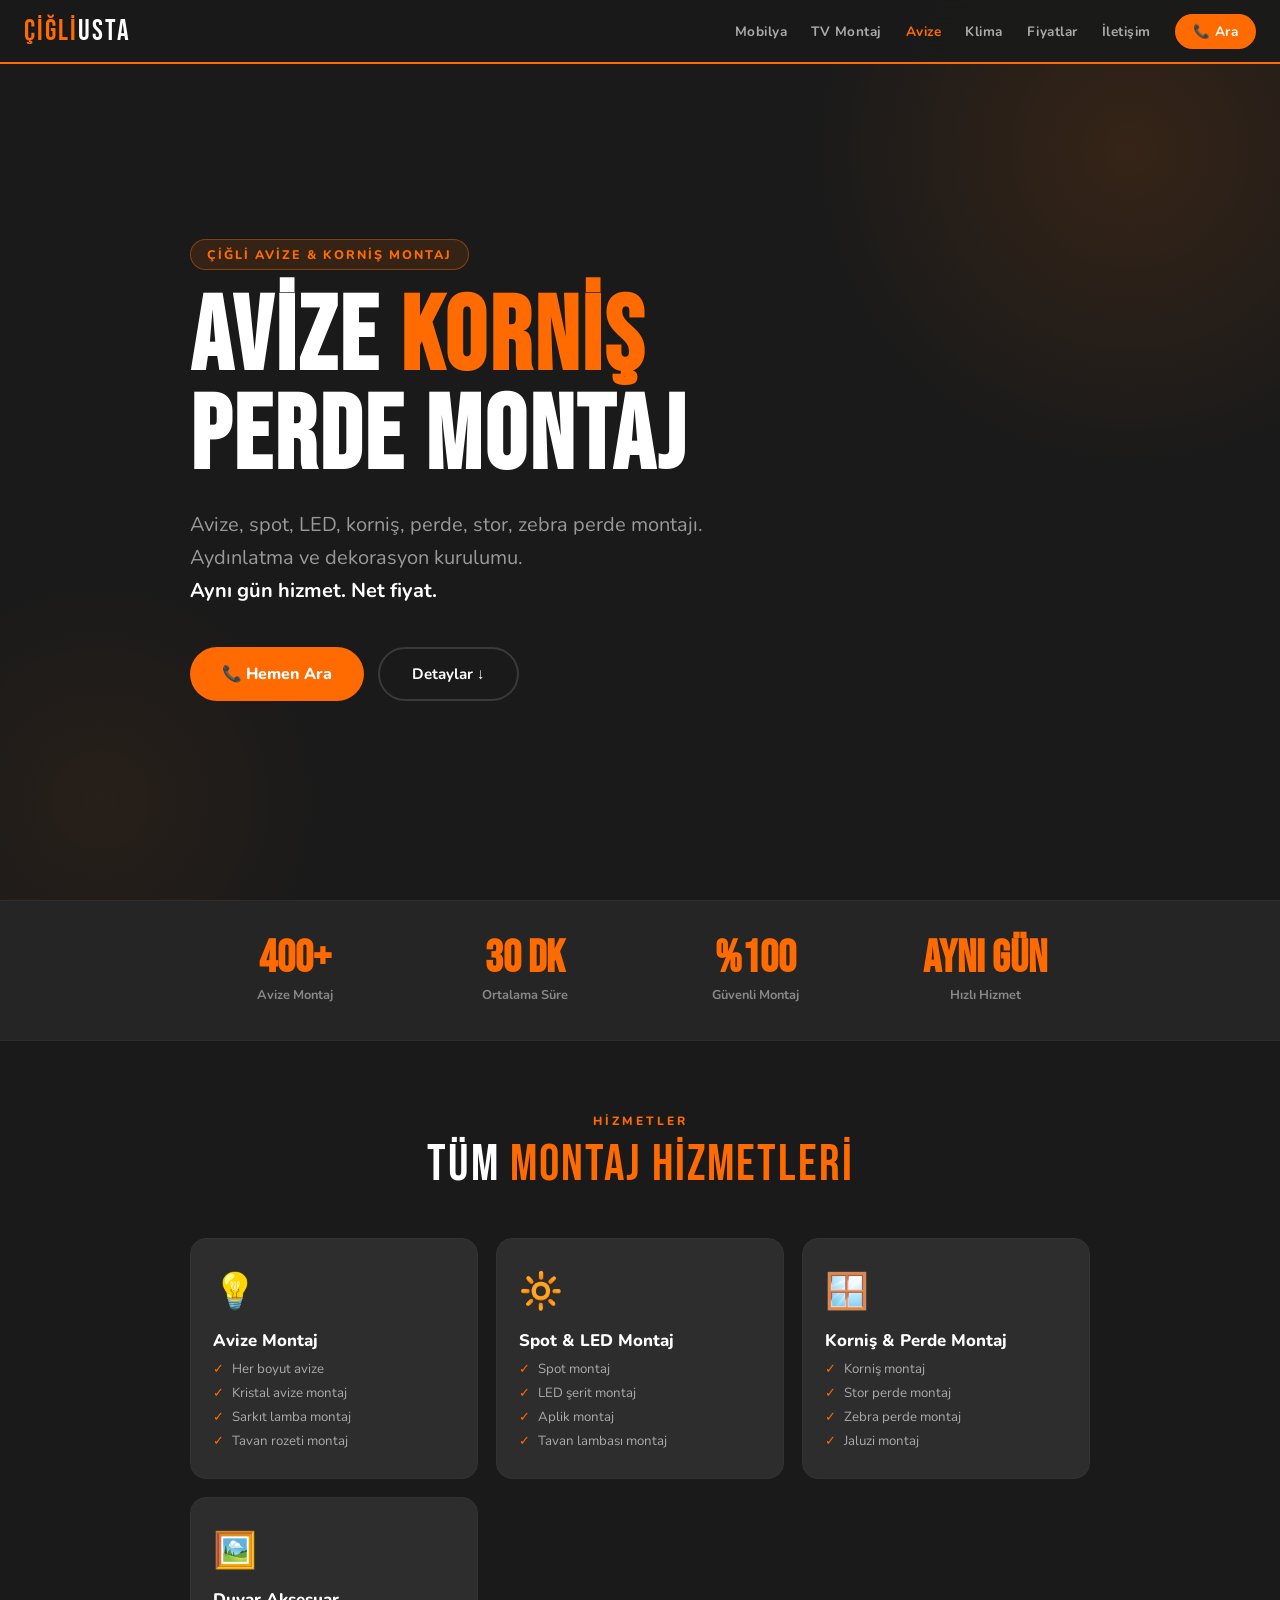
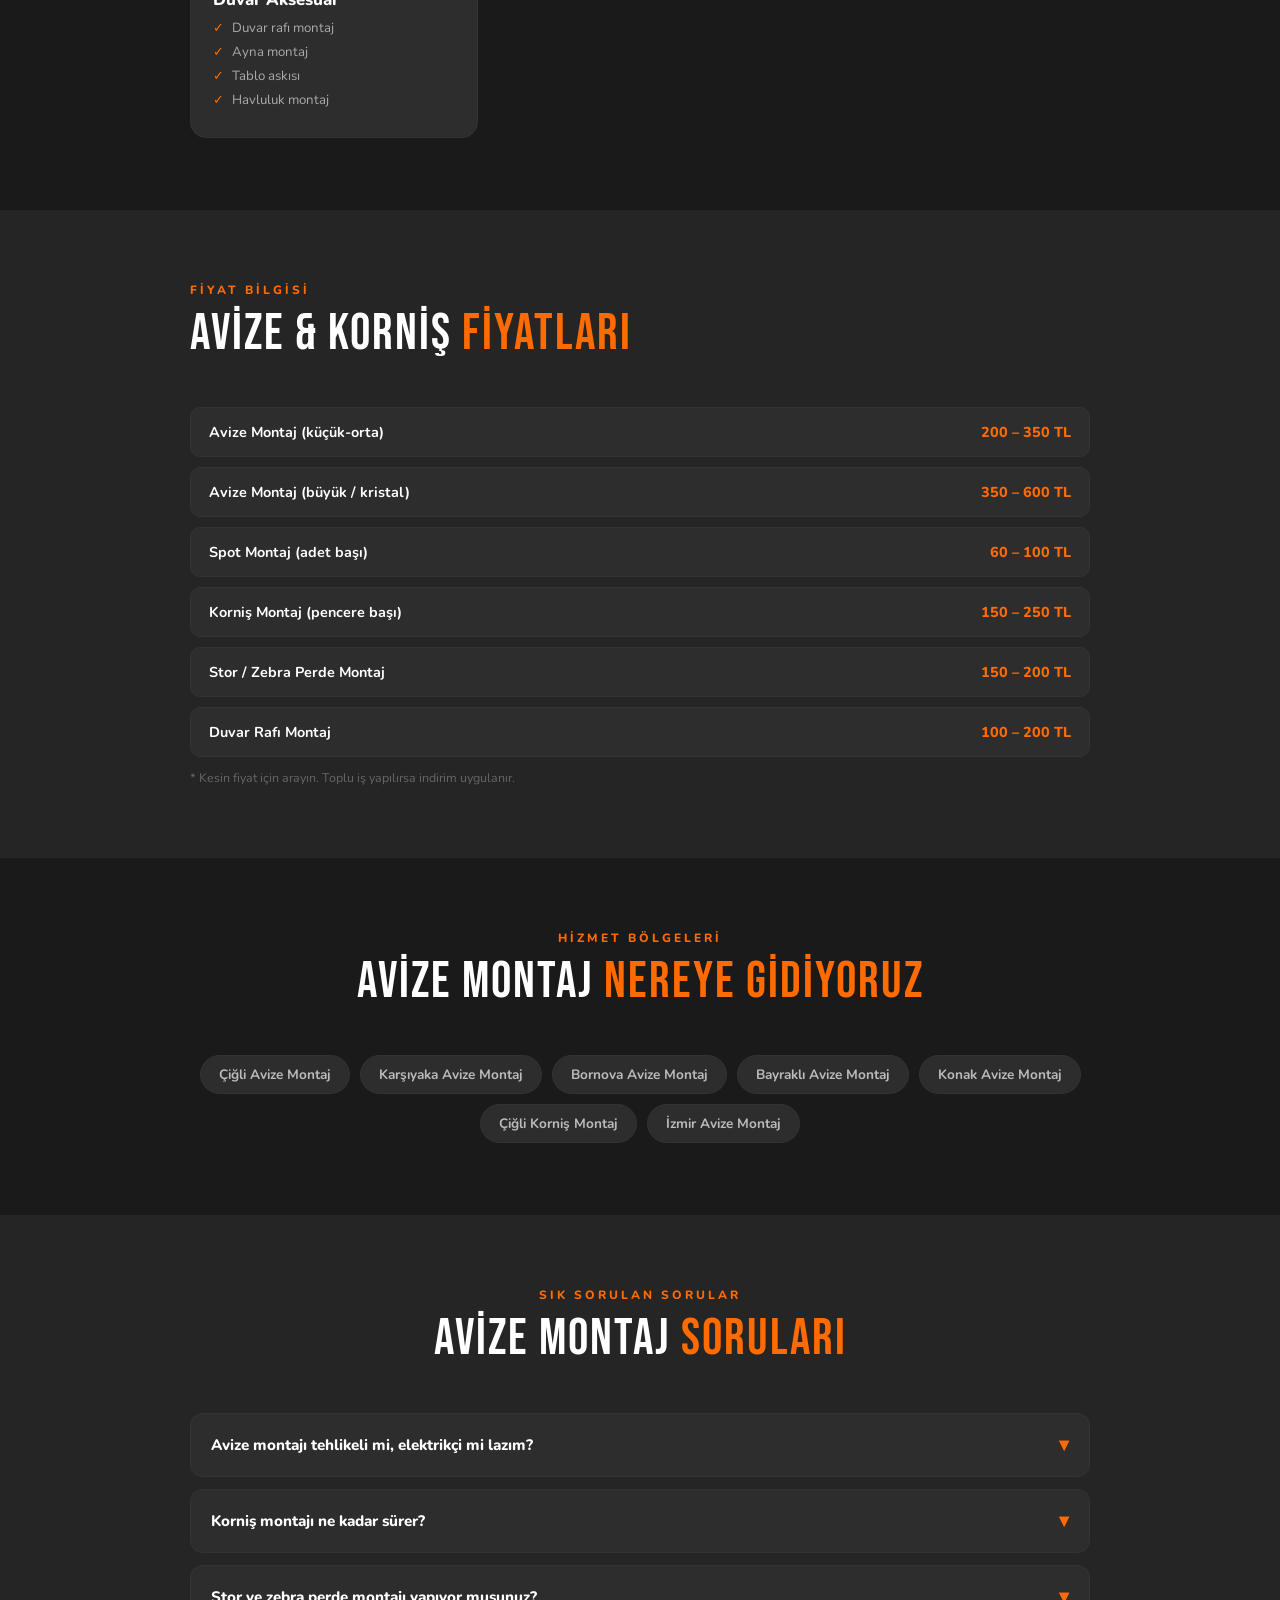
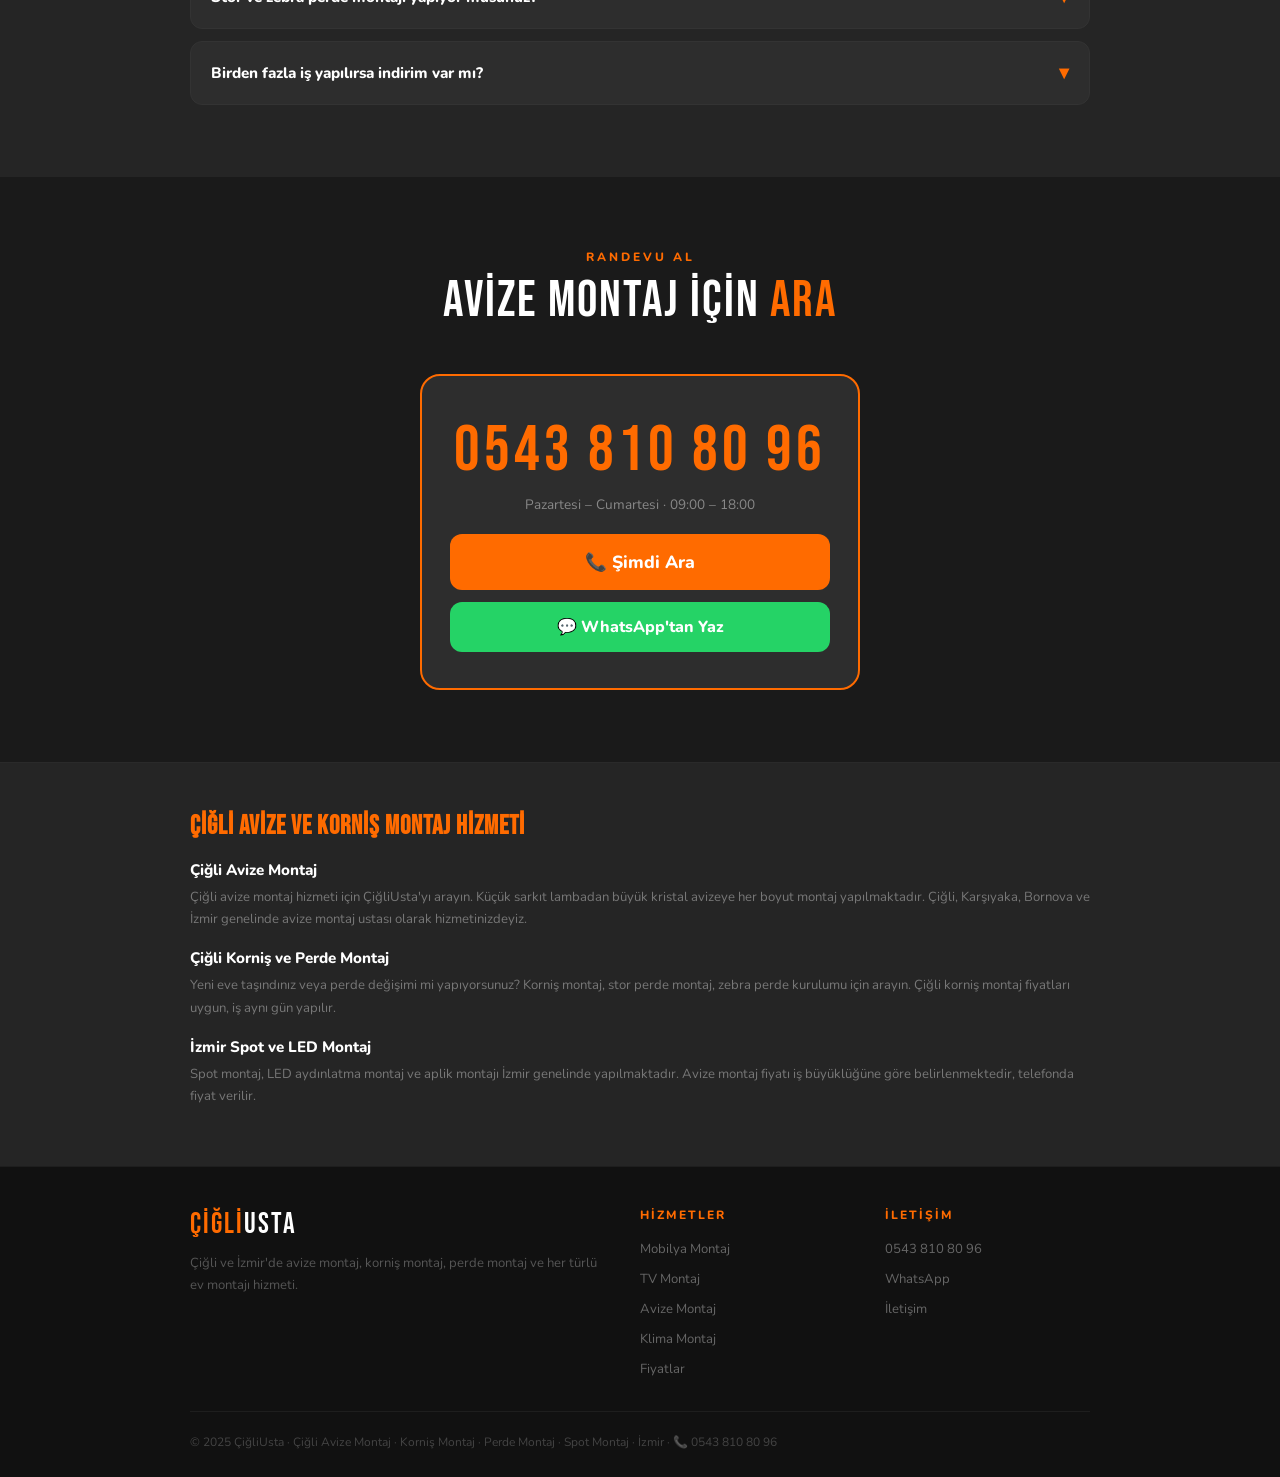
==== avize-montaj.html @ 6ce2b13c "Add files via upload" ====
<!DOCTYPE html>
<html lang="tr">
<head>
<meta charset="UTF-8">
<meta name="viewport" content="width=device-width, initial-scale=1.0">
<title>Çiğli Avize Montaj | Korniş Perde Montaj Ustası İzmir – ÇiğliUsta</title>
<meta name="description" content="Çiğli avize montaj, korniş montaj, perde montaj, stor zebra perde kurulumu. Spot LED aydınlatma montajı. Hızlı hizmet, net fiyat. 0543 810 80 96">
<meta name="keywords" content="çiğli avize montaj, avize montaj çiğli, korniş montaj çiğli, perde montaj izmir, stor perde montaj, zebra perde montaj, spot montaj, led montaj izmir, avize montaj fiyatı">
<link rel="canonical" href="https://cigliusta.github.io/avize-montaj.html">
<link rel="stylesheet" href="style.css">
</head>
<body>

<nav>
  <a class="logo" href="index.html">Çiğli<span>Usta</span></a>
  <ul class="nav-links">
    <li><a href="mobilya-montaj.html">Mobilya</a></li>
    <li><a href="tv-montaj.html">TV Montaj</a></li>
    <li><a href="avize-montaj.html" style="color:var(--turuncu)">Avize</a></li>
    <li><a href="klima-montaj.html">Klima</a></li>
    <li><a href="fiyatlar.html">Fiyatlar</a></li>
    <li><a href="iletisim.html">İletişim</a></li>
    <li><a href="tel:05438108096" class="nav-tel">📞 Ara</a></li>
  </ul>
  <div class="hamburger"><span></span><span></span><span></span></div>
</nav>

<section class="hero">
  <div class="hero-glow"></div>
  <div class="hero-glow2"></div>
  <div class="hero-inner">
    <div class="badge">ÇİĞLİ AVİZE & KORNİŞ MONTAJ</div>
    <h1>AVİZE <span class="vurgu">KORNİŞ</span><br>PERDE MONTAJ</h1>
    <p class="hero-alt">Avize, spot, LED, korniş, perde, stor, zebra perde montajı. Aydınlatma ve dekorasyon kurulumu.<br><strong>Aynı gün hizmet. Net fiyat.</strong></p>
    <div class="btn-group">
      <a href="tel:05438108096" class="btn-ana">📞 Hemen Ara</a>
      <a href="#detay" class="btn-ikinci">Detaylar ↓</a>
    </div>
  </div>
</section>

<div class="sayaclar">
  <div class="sayac-grid">
    <div class="sayac"><h3>400+</h3><p>Avize Montaj</p></div>
    <div class="sayac"><h3>30 dk</h3><p>Ortalama Süre</p></div>
    <div class="sayac"><h3>%100</h3><p>Güvenli Montaj</p></div>
    <div class="sayac"><h3>Aynı Gün</h3><p>Hızlı Hizmet</p></div>
  </div>
</div>

<section id="detay" class="fade-in" style="background:var(--koyu)">
  <div class="max900">
    <div class="center">
      <span class="sec-etiket">HİZMETLER</span>
      <div class="sec-baslik">TÜM <span>MONTAJ HİZMETLERİ</span></div>
    </div>
    <div class="hizmet-grid">
      <div class="hizmet-kart" style="pointer-events:none">
        <span class="ikon">💡</span>
        <h3>Avize Montaj</h3>
        <ul class="hizmet-liste" style="list-style:none;display:flex;flex-direction:column;gap:6px;margin-top:8px">
          <li style="display:flex;gap:8px;align-items:center;font-size:0.83rem;color:#aaa"><span style="color:var(--turuncu)">✓</span>Her boyut avize</li>
          <li style="display:flex;gap:8px;align-items:center;font-size:0.83rem;color:#aaa"><span style="color:var(--turuncu)">✓</span>Kristal avize montaj</li>
          <li style="display:flex;gap:8px;align-items:center;font-size:0.83rem;color:#aaa"><span style="color:var(--turuncu)">✓</span>Sarkıt lamba montaj</li>
          <li style="display:flex;gap:8px;align-items:center;font-size:0.83rem;color:#aaa"><span style="color:var(--turuncu)">✓</span>Tavan rozeti montaj</li>
        </ul>
      </div>
      <div class="hizmet-kart" style="pointer-events:none">
        <span class="ikon">🔆</span>
        <h3>Spot & LED Montaj</h3>
        <ul class="hizmet-liste" style="list-style:none;display:flex;flex-direction:column;gap:6px;margin-top:8px">
          <li style="display:flex;gap:8px;align-items:center;font-size:0.83rem;color:#aaa"><span style="color:var(--turuncu)">✓</span>Spot montaj</li>
          <li style="display:flex;gap:8px;align-items:center;font-size:0.83rem;color:#aaa"><span style="color:var(--turuncu)">✓</span>LED şerit montaj</li>
          <li style="display:flex;gap:8px;align-items:center;font-size:0.83rem;color:#aaa"><span style="color:var(--turuncu)">✓</span>Aplik montaj</li>
          <li style="display:flex;gap:8px;align-items:center;font-size:0.83rem;color:#aaa"><span style="color:var(--turuncu)">✓</span>Tavan lambası montaj</li>
        </ul>
      </div>
      <div class="hizmet-kart" style="pointer-events:none">
        <span class="ikon">🪟</span>
        <h3>Korniş & Perde Montaj</h3>
        <ul class="hizmet-liste" style="list-style:none;display:flex;flex-direction:column;gap:6px;margin-top:8px">
          <li style="display:flex;gap:8px;align-items:center;font-size:0.83rem;color:#aaa"><span style="color:var(--turuncu)">✓</span>Korniş montaj</li>
          <li style="display:flex;gap:8px;align-items:center;font-size:0.83rem;color:#aaa"><span style="color:var(--turuncu)">✓</span>Stor perde montaj</li>
          <li style="display:flex;gap:8px;align-items:center;font-size:0.83rem;color:#aaa"><span style="color:var(--turuncu)">✓</span>Zebra perde montaj</li>
          <li style="display:flex;gap:8px;align-items:center;font-size:0.83rem;color:#aaa"><span style="color:var(--turuncu)">✓</span>Jaluzi montaj</li>
        </ul>
      </div>
      <div class="hizmet-kart" style="pointer-events:none">
        <span class="ikon">🖼️</span>
        <h3>Duvar Aksesuar</h3>
        <ul class="hizmet-liste" style="list-style:none;display:flex;flex-direction:column;gap:6px;margin-top:8px">
          <li style="display:flex;gap:8px;align-items:center;font-size:0.83rem;color:#aaa"><span style="color:var(--turuncu)">✓</span>Duvar rafı montaj</li>
          <li style="display:flex;gap:8px;align-items:center;font-size:0.83rem;color:#aaa"><span style="color:var(--turuncu)">✓</span>Ayna montaj</li>
          <li style="display:flex;gap:8px;align-items:center;font-size:0.83rem;color:#aaa"><span style="color:var(--turuncu)">✓</span>Tablo askısı</li>
          <li style="display:flex;gap:8px;align-items:center;font-size:0.83rem;color:#aaa"><span style="color:var(--turuncu)">✓</span>Havluluk montaj</li>
        </ul>
      </div>
    </div>
  </div>
</section>

<section class="fade-in" style="background:var(--gri)">
  <div class="max900">
    <span class="sec-etiket">FİYAT BİLGİSİ</span>
    <div class="sec-baslik">AVİZE & KORNİŞ <span>FİYATLARI</span></div>
    <div class="fiyat-tablo">
      <div class="fiyat-satir"><span class="hizmet-adi">Avize Montaj (küçük-orta)</span><span class="fiyat">200 – 350 TL</span></div>
      <div class="fiyat-satir"><span class="hizmet-adi">Avize Montaj (büyük / kristal)</span><span class="fiyat">350 – 600 TL</span></div>
      <div class="fiyat-satir"><span class="hizmet-adi">Spot Montaj (adet başı)</span><span class="fiyat">60 – 100 TL</span></div>
      <div class="fiyat-satir"><span class="hizmet-adi">Korniş Montaj (pencere başı)</span><span class="fiyat">150 – 250 TL</span></div>
      <div class="fiyat-satir"><span class="hizmet-adi">Stor / Zebra Perde Montaj</span><span class="fiyat">150 – 200 TL</span></div>
      <div class="fiyat-satir"><span class="hizmet-adi">Duvar Rafı Montaj</span><span class="fiyat">100 – 200 TL</span></div>
    </div>
    <p class="fiyat-not">* Kesin fiyat için arayın. Toplu iş yapılırsa indirim uygulanır.</p>
  </div>
</section>

<section class="fade-in" style="background:var(--koyu)">
  <div class="max900 center">
    <span class="sec-etiket">HİZMET BÖLGELERİ</span>
    <div class="sec-baslik">AVİZE MONTAJ <span>NEREYE GİDİYORUZ</span></div>
    <div class="bolge-wrap" style="justify-content:center">
      <span class="bolge-tag">Çiğli Avize Montaj</span>
      <span class="bolge-tag">Karşıyaka Avize Montaj</span>
      <span class="bolge-tag">Bornova Avize Montaj</span>
      <span class="bolge-tag">Bayraklı Avize Montaj</span>
      <span class="bolge-tag">Konak Avize Montaj</span>
      <span class="bolge-tag">Çiğli Korniş Montaj</span>
      <span class="bolge-tag">İzmir Avize Montaj</span>
    </div>
  </div>
</section>

<section class="fade-in" style="background:var(--gri)">
  <div class="max900">
    <div class="center">
      <span class="sec-etiket">SIK SORULAN SORULAR</span>
      <div class="sec-baslik">AVİZE MONTAJ <span>SORULARI</span></div>
    </div>
    <div class="sss-liste">
      <div class="sss-item">
        <div class="sss-soru">Avize montajı tehlikeli mi, elektrikçi mi lazım? <span class="ok">▾</span></div>
        <div class="sss-cevap"><div class="sss-cevap-ic">Mevcut tavan rozetine avize bağlama işlemi elektrikçi gerektirmez. Sigorta kapatılarak güvenle yapılabilir. Yeni kablo çekilmesi gerekiyorsa elektrikçi gerekmektedir.</div></div>
      </div>
      <div class="sss-item">
        <div class="sss-soru">Korniş montajı ne kadar sürer? <span class="ok">▾</span></div>
        <div class="sss-cevap"><div class="sss-cevap-ic">Pencere başına 20-30 dakika. 3 pencereli bir evde montaj yaklaşık 1-1.5 saat sürer.</div></div>
      </div>
      <div class="sss-item">
        <div class="sss-soru">Stor ve zebra perde montajı yapıyor musunuz? <span class="ok">▾</span></div>
        <div class="sss-cevap"><div class="sss-cevap-ic">Evet, stor perde, zebra perde ve jaluzi montajı yapıyoruz. Perdenin tavanına veya duvara montajı tercih edilebilir.</div></div>
      </div>
      <div class="sss-item">
        <div class="sss-soru">Birden fazla iş yapılırsa indirim var mı? <span class="ok">▾</span></div>
        <div class="sss-cevap"><div class="sss-cevap-ic">Evet, aynı gün avize + korniş + raf gibi birden fazla iş yapıldığında toplu fiyat uygulanmaktadır. Arayıp konuşabilirsiniz.</div></div>
      </div>
    </div>
  </div>
</section>

<section class="fade-in" style="background:var(--koyu)">
  <div class="max900 center">
    <span class="sec-etiket">RANDEVU AL</span>
    <div class="sec-baslik">AVİZE MONTAJ İÇİN <span>ARA</span></div>
    <div class="iletisim-kart" style="max-width:440px;margin:0 auto">
      <a href="tel:05438108096" class="buyuk-tel">0543 810 80 96</a>
      <span class="tel-acik">Pazartesi – Cumartesi · 09:00 – 18:00</span>
      <a href="tel:05438108096" class="ara-btn">📞 Şimdi Ara</a>
      <a href="https://wa.me/905438108096" class="wp-btn" target="_blank">💬 WhatsApp'tan Yaz</a>
    </div>
  </div>
</section>

<div class="seo-blok">
  <div class="seo-ic">
    <h2>Çiğli Avize ve Korniş Montaj Hizmeti</h2>
    <h3>Çiğli Avize Montaj</h3>
    <p>Çiğli avize montaj hizmeti için ÇiğliUsta'yı arayın. Küçük sarkıt lambadan büyük kristal avizeye her boyut montaj yapılmaktadır. Çiğli, Karşıyaka, Bornova ve İzmir genelinde avize montaj ustası olarak hizmetinizdeyiz.</p>
    <h3>Çiğli Korniş ve Perde Montaj</h3>
    <p>Yeni eve taşındınız veya perde değişimi mi yapıyorsunuz? Korniş montaj, stor perde montaj, zebra perde kurulumu için arayın. Çiğli korniş montaj fiyatları uygun, iş aynı gün yapılır.</p>
    <h3>İzmir Spot ve LED Montaj</h3>
    <p>Spot montaj, LED aydınlatma montaj ve aplik montajı İzmir genelinde yapılmaktadır. Avize montaj fiyatı iş büyüklüğüne göre belirlenmektedir, telefonda fiyat verilir.</p>
  </div>
</div>

<footer>
  <div class="footer-ic">
    <div class="footer-grid">
      <div>
        <a class="footer-logo" href="index.html">Çiğli<span>Usta</span></a>
        <p class="footer-aciklama">Çiğli ve İzmir'de avize montaj, korniş montaj, perde montaj ve her türlü ev montajı hizmeti.</p>
      </div>
      <div>
        <div class="footer-baslik">Hizmetler</div>
        <ul class="footer-link-liste">
          <li><a href="mobilya-montaj.html">Mobilya Montaj</a></li>
          <li><a href="tv-montaj.html">TV Montaj</a></li>
          <li><a href="avize-montaj.html">Avize Montaj</a></li>
          <li><a href="klima-montaj.html">Klima Montaj</a></li>
          <li><a href="fiyatlar.html">Fiyatlar</a></li>
        </ul>
      </div>
      <div>
        <div class="footer-baslik">İletişim</div>
        <ul class="footer-link-liste">
          <li><a href="tel:05438108096">0543 810 80 96</a></li>
          <li><a href="https://wa.me/905438108096">WhatsApp</a></li>
          <li><a href="iletisim.html">İletişim</a></li>
        </ul>
      </div>
    </div>
    <div class="footer-alt">
      <p>© 2025 ÇiğliUsta · Çiğli Avize Montaj · Korniş Montaj · Perde Montaj · Spot Montaj · İzmir · 📞 0543 810 80 96</p>
    </div>
  </div>
</footer>

<script src="main.js"></script>
</body>
</html>
---- style.css ----
@import url('https://fonts.googleapis.com/css2?family=Bebas+Neue&family=Nunito:wght@400;600;700;800;900&display=swap');

:root {
  --turuncu: #FF6B00;
  --turuncu2: #e05a00;
  --koyu: #1A1A1A;
  --gri: #252525;
  --gri2: #2D2D2D;
  --acik-gri: #888;
  --beyaz: #FFFFFF;
  --yesil: #2ECC71;
}

* { margin: 0; padding: 0; box-sizing: border-box; }
html { scroll-behavior: smooth; }

body {
  font-family: 'Nunito', sans-serif;
  background: var(--koyu);
  color: var(--beyaz);
  overflow-x: hidden;
}

/* NAV */
nav {
  position: fixed;
  top: 0; left: 0; right: 0;
  z-index: 100;
  background: rgba(26,26,26,0.97);
  backdrop-filter: blur(12px);
  border-bottom: 2px solid var(--turuncu);
  padding: 0 24px;
  height: 64px;
  display: flex;
  align-items: center;
  justify-content: space-between;
}

.logo {
  font-family: 'Bebas Neue', sans-serif;
  font-size: 1.8rem;
  color: var(--turuncu);
  letter-spacing: 2px;
  text-decoration: none;
}
.logo span { color: var(--beyaz); }

.nav-links {
  display: flex;
  gap: 24px;
  align-items: center;
  list-style: none;
}

.nav-links a {
  color: #aaa;
  text-decoration: none;
  font-size: 0.85rem;
  font-weight: 700;
  letter-spacing: 0.5px;
  transition: color 0.2s;
}
.nav-links a:hover { color: var(--turuncu); }

.nav-tel {
  background: var(--turuncu);
  color: var(--beyaz) !important;
  padding: 8px 18px;
  border-radius: 50px;
  font-size: 0.85rem !important;
}
.nav-tel:hover { background: var(--turuncu2); color: var(--beyaz) !important; }

.hamburger {
  display: none;
  flex-direction: column;
  gap: 5px;
  cursor: pointer;
  padding: 4px;
}
.hamburger span {
  display: block;
  width: 24px; height: 2px;
  background: var(--beyaz);
  border-radius: 2px;
  transition: all 0.3s;
}

/* HERO */
.hero {
  min-height: 100vh;
  display: flex;
  align-items: center;
  padding: 100px 24px 60px;
  position: relative;
  overflow: hidden;
  background: var(--koyu);
}
.hero-glow {
  position: absolute;
  top: -200px; right: -200px;
  width: 700px; height: 700px;
  background: radial-gradient(circle, rgba(255,107,0,0.12) 0%, transparent 65%);
  border-radius: 50%;
  pointer-events: none;
}
.hero-glow2 {
  position: absolute;
  bottom: -150px; left: -150px;
  width: 500px; height: 500px;
  background: radial-gradient(circle, rgba(255,107,0,0.06) 0%, transparent 65%);
  border-radius: 50%;
  pointer-events: none;
}
.hero-inner { max-width: 900px; margin: 0 auto; position: relative; z-index: 1; width: 100%; }

.badge {
  display: inline-block;
  background: rgba(255,107,0,0.12);
  border: 1px solid rgba(255,107,0,0.4);
  color: var(--turuncu);
  padding: 6px 16px;
  border-radius: 50px;
  font-size: 0.78rem;
  font-weight: 800;
  letter-spacing: 2px;
  margin-bottom: 20px;
  animation: fadeUp 0.5s ease both;
}

.hero h1 {
  font-family: 'Bebas Neue', sans-serif;
  font-size: clamp(3.2rem, 10vw, 6.5rem);
  line-height: 0.95;
  letter-spacing: 3px;
  margin-bottom: 20px;
  animation: fadeUp 0.5s ease 0.1s both;
}
.hero h1 .vurgu { color: var(--turuncu); }

.hero-alt {
  font-size: clamp(1rem, 2.5vw, 1.25rem);
  color: #999;
  line-height: 1.65;
  margin-bottom: 40px;
  max-width: 600px;
  animation: fadeUp 0.5s ease 0.2s both;
}
.hero-alt strong { color: var(--beyaz); }

.btn-group {
  display: flex;
  gap: 14px;
  flex-wrap: wrap;
  animation: fadeUp 0.5s ease 0.3s both;
}

.btn-ana {
  background: var(--turuncu);
  color: var(--beyaz);
  padding: 15px 32px;
  border-radius: 50px;
  font-weight: 800;
  font-size: 1rem;
  text-decoration: none;
  transition: all 0.2s;
  display: inline-flex;
  align-items: center;
  gap: 8px;
}
.btn-ana:hover { background: var(--turuncu2); transform: translateY(-2px); box-shadow: 0 8px 28px rgba(255,107,0,0.35); }

.btn-ikinci {
  background: transparent;
  color: var(--beyaz);
  padding: 15px 32px;
  border-radius: 50px;
  font-weight: 700;
  font-size: 0.95rem;
  text-decoration: none;
  border: 2px solid #3a3a3a;
  transition: all 0.2s;
}
.btn-ikinci:hover { border-color: var(--turuncu); color: var(--turuncu); }

/* SAYAÇLAR */
.sayaclar {
  background: var(--gri);
  padding: 36px 24px;
  border-top: 1px solid #2e2e2e;
  border-bottom: 1px solid #2e2e2e;
}
.sayac-grid {
  max-width: 900px;
  margin: 0 auto;
  display: grid;
  grid-template-columns: repeat(4, 1fr);
  gap: 20px;
  text-align: center;
}
.sayac h3 {
  font-family: 'Bebas Neue', sans-serif;
  font-size: 2.8rem;
  color: var(--turuncu);
  line-height: 1;
}
.sayac p { font-size: 0.8rem; color: #888; margin-top: 4px; font-weight: 700; }

/* SECTION ORTAK */
section { padding: 72px 24px; }

.sec-etiket {
  display: block;
  color: var(--turuncu);
  font-size: 0.75rem;
  font-weight: 800;
  letter-spacing: 3px;
  text-transform: uppercase;
  margin-bottom: 10px;
}
.sec-baslik {
  font-family: 'Bebas Neue', sans-serif;
  font-size: clamp(2rem, 5vw, 3.2rem);
  letter-spacing: 2px;
  line-height: 1;
  margin-bottom: 48px;
}
.sec-baslik span { color: var(--turuncu); }

.center { text-align: center; }
.max900 { max-width: 900px; margin: 0 auto; }
.max1100 { max-width: 1100px; margin: 0 auto; }

/* HİZMET KARTLARI */
.hizmet-grid {
  display: grid;
  grid-template-columns: repeat(auto-fill, minmax(260px, 1fr));
  gap: 18px;
}

.hizmet-kart {
  background: var(--gri2);
  border: 1px solid #333;
  border-radius: 16px;
  padding: 28px 22px;
  text-decoration: none;
  color: var(--beyaz);
  display: block;
  transition: all 0.3s;
  position: relative;
  overflow: hidden;
}
.hizmet-kart::after {
  content: '';
  position: absolute;
  bottom: 0; left: 0; right: 0;
  height: 3px;
  background: var(--turuncu);
  transform: scaleX(0);
  transition: transform 0.3s;
}
.hizmet-kart:hover::after { transform: scaleX(1); }
.hizmet-kart:hover { border-color: rgba(255,107,0,0.4); transform: translateY(-4px); box-shadow: 0 12px 40px rgba(0,0,0,0.3); }

.hizmet-kart .ikon { font-size: 2.2rem; margin-bottom: 14px; display: block; }
.hizmet-kart h3 { font-size: 1.05rem; font-weight: 800; margin-bottom: 8px; }
.hizmet-kart p { font-size: 0.82rem; color: #888; line-height: 1.5; margin-bottom: 14px; }
.hizmet-kart .detay { font-size: 0.8rem; color: var(--turuncu); font-weight: 700; }

/* LİSTE */
.check-liste {
  list-style: none;
  display: flex;
  flex-direction: column;
  gap: 10px;
}
.check-liste li {
  display: flex;
  align-items: flex-start;
  gap: 10px;
  font-size: 0.9rem;
  color: #ccc;
  line-height: 1.5;
}
.check-liste li::before {
  content: '✓';
  color: var(--turuncu);
  font-weight: 900;
  font-size: 0.85rem;
  margin-top: 2px;
  flex-shrink: 0;
}

/* BOLGE TAGS */
.bolge-wrap { display: flex; flex-wrap: wrap; gap: 10px; }
.bolge-tag {
  background: var(--gri2);
  border: 1px solid #333;
  padding: 9px 18px;
  border-radius: 50px;
  font-size: 0.85rem;
  font-weight: 700;
  color: #bbb;
  text-decoration: none;
  transition: all 0.2s;
}
.bolge-tag:hover { background: var(--turuncu); border-color: var(--turuncu); color: var(--beyaz); }

/* SSS */
.sss-liste { display: flex; flex-direction: column; gap: 12px; }
.sss-item {
  background: var(--gri2);
  border: 1px solid #333;
  border-radius: 12px;
  overflow: hidden;
}
.sss-soru {
  padding: 18px 20px;
  font-weight: 800;
  cursor: pointer;
  display: flex;
  justify-content: space-between;
  align-items: center;
  font-size: 0.95rem;
  user-select: none;
}
.sss-soru .ok { color: var(--turuncu); transition: transform 0.3s; font-size: 1.2rem; }
.sss-item.acik .sss-soru .ok { transform: rotate(180deg); }
.sss-cevap {
  max-height: 0;
  overflow: hidden;
  transition: max-height 0.35s ease;
}
.sss-item.acik .sss-cevap { max-height: 200px; }
.sss-cevap-ic { padding: 0 20px 18px; font-size: 0.88rem; color: #999; line-height: 1.65; }

/* İLETİŞİM */
.iletisim-kart {
  background: var(--gri2);
  border: 2px solid var(--turuncu);
  border-radius: 20px;
  padding: 36px 28px;
  text-align: center;
}
.buyuk-tel {
  font-family: 'Bebas Neue', sans-serif;
  font-size: clamp(2.5rem, 8vw, 4rem);
  color: var(--turuncu);
  letter-spacing: 4px;
  display: block;
  text-decoration: none;
  margin-bottom: 6px;
  transition: opacity 0.2s;
}
.buyuk-tel:hover { opacity: 0.8; }
.tel-acik { font-size: 0.85rem; color: #888; margin-bottom: 20px; display: block; }

.ara-btn {
  display: block;
  background: var(--turuncu);
  color: var(--beyaz);
  padding: 16px;
  border-radius: 12px;
  font-weight: 800;
  font-size: 1.1rem;
  text-decoration: none;
  transition: all 0.2s;
  margin-bottom: 12px;
}
.ara-btn:hover { background: var(--turuncu2); transform: translateY(-2px); box-shadow: 0 8px 24px rgba(255,107,0,0.35); }

.wp-btn {
  display: block;
  background: #25D366;
  color: var(--beyaz);
  padding: 14px;
  border-radius: 12px;
  font-weight: 800;
  font-size: 1rem;
  text-decoration: none;
  transition: all 0.2s;
}
.wp-btn:hover { background: #1da851; transform: translateY(-2px); }

.bilgi-satirlari { display: flex; flex-direction: column; gap: 10px; margin-top: 20px; text-align: left; }
.bilgi-satir {
  display: flex;
  align-items: center;
  gap: 12px;
  background: var(--gri);
  padding: 13px 16px;
  border-radius: 10px;
  font-size: 0.87rem;
  color: #ccc;
}
.bilgi-satir .ic { color: var(--turuncu); font-size: 1.1rem; flex-shrink: 0; }

/* İKİ KOLON */
.iki-kolon {
  display: grid;
  grid-template-columns: 1fr 1fr;
  gap: 48px;
  align-items: center;
}

/* NEDEN KARTLARI */
.neden-grid {
  display: grid;
  grid-template-columns: repeat(auto-fit, minmax(200px, 1fr));
  gap: 16px;
}
.neden-kart {
  background: var(--gri2);
  border: 1px solid #333;
  border-radius: 14px;
  padding: 24px 20px;
  text-align: center;
  transition: border-color 0.3s;
}
.neden-kart:hover { border-color: rgba(255,107,0,0.4); }
.neden-kart .ikon { font-size: 2rem; margin-bottom: 12px; display: block; }
.neden-kart h3 { font-weight: 800; font-size: 0.95rem; margin-bottom: 6px; }
.neden-kart p { font-size: 0.82rem; color: #888; line-height: 1.5; }

/* FİYAT TABLOSU */
.fiyat-tablo { display: flex; flex-direction: column; gap: 10px; }
.fiyat-satir {
  display: flex;
  justify-content: space-between;
  align-items: center;
  background: var(--gri2);
  border: 1px solid #333;
  border-radius: 10px;
  padding: 14px 18px;
  transition: border-color 0.2s;
}
.fiyat-satir:hover { border-color: rgba(255,107,0,0.3); }
.fiyat-satir .hizmet-adi { font-weight: 700; font-size: 0.9rem; }
.fiyat-satir .fiyat { color: var(--turuncu); font-weight: 800; font-size: 0.9rem; }
.fiyat-not { font-size: 0.78rem; color: #666; margin-top: 12px; }

/* SEO METİN */
.seo-blok { background: var(--gri); padding: 48px 24px; border-top: 1px solid #2a2a2a; }
.seo-ic { max-width: 900px; margin: 0 auto; }
.seo-ic h2 { font-family: 'Bebas Neue', sans-serif; font-size: 1.6rem; color: var(--turuncu); margin-bottom: 16px; letter-spacing: 1px; }
.seo-ic h3 { font-size: 0.95rem; color: var(--beyaz); margin: 18px 0 6px; font-weight: 800; }
.seo-ic p { font-size: 0.82rem; color: #777; line-height: 1.7; margin-bottom: 10px; }

/* FOOTER */
footer {
  background: #111;
  padding: 40px 24px 24px;
  border-top: 1px solid #1e1e1e;
}
.footer-ic {
  max-width: 900px;
  margin: 0 auto;
}
.footer-grid {
  display: grid;
  grid-template-columns: 2fr 1fr 1fr;
  gap: 40px;
  margin-bottom: 32px;
}
.footer-logo {
  font-family: 'Bebas Neue', sans-serif;
  font-size: 1.8rem;
  color: var(--turuncu);
  letter-spacing: 2px;
  text-decoration: none;
  display: block;
  margin-bottom: 10px;
}
.footer-logo span { color: var(--beyaz); }
.footer-aciklama { font-size: 0.82rem; color: #555; line-height: 1.7; }
.footer-baslik { font-size: 0.75rem; font-weight: 800; letter-spacing: 2px; color: var(--turuncu); margin-bottom: 14px; text-transform: uppercase; }
.footer-link-liste { list-style: none; display: flex; flex-direction: column; gap: 8px; }
.footer-link-liste a { font-size: 0.82rem; color: #666; text-decoration: none; transition: color 0.2s; }
.footer-link-liste a:hover { color: var(--turuncu); }
.footer-alt { border-top: 1px solid #1e1e1e; padding-top: 20px; }
.footer-alt p { font-size: 0.75rem; color: #444; line-height: 1.8; }

/* ANİMASYON */
@keyframes fadeUp {
  from { opacity: 0; transform: translateY(24px); }
  to { opacity: 1; transform: translateY(0); }
}
.fade-in { opacity: 0; transform: translateY(28px); transition: opacity 0.6s ease, transform 0.6s ease; }
.fade-in.visible { opacity: 1; transform: translateY(0); }

/* MOBİL */
@media (max-width: 768px) {
  .nav-links { display: none; }
  .nav-links.acik {
    display: flex;
    flex-direction: column;
    position: fixed;
    top: 64px; left: 0; right: 0;
    background: var(--koyu);
    padding: 20px 24px;
    border-bottom: 1px solid #333;
    gap: 16px;
  }
  .hamburger { display: flex; }
  .sayac-grid { grid-template-columns: repeat(2, 1fr); }
  .iki-kolon { grid-template-columns: 1fr; gap: 32px; }
  .footer-grid { grid-template-columns: 1fr; gap: 24px; }
  .btn-group { flex-direction: column; }
  .btn-ana, .btn-ikinci { text-align: center; justify-content: center; }
}
@media (max-width: 480px) {
  .hizmet-grid { grid-template-columns: 1fr; }
  .neden-grid { grid-template-columns: 1fr 1fr; }
}
</style>
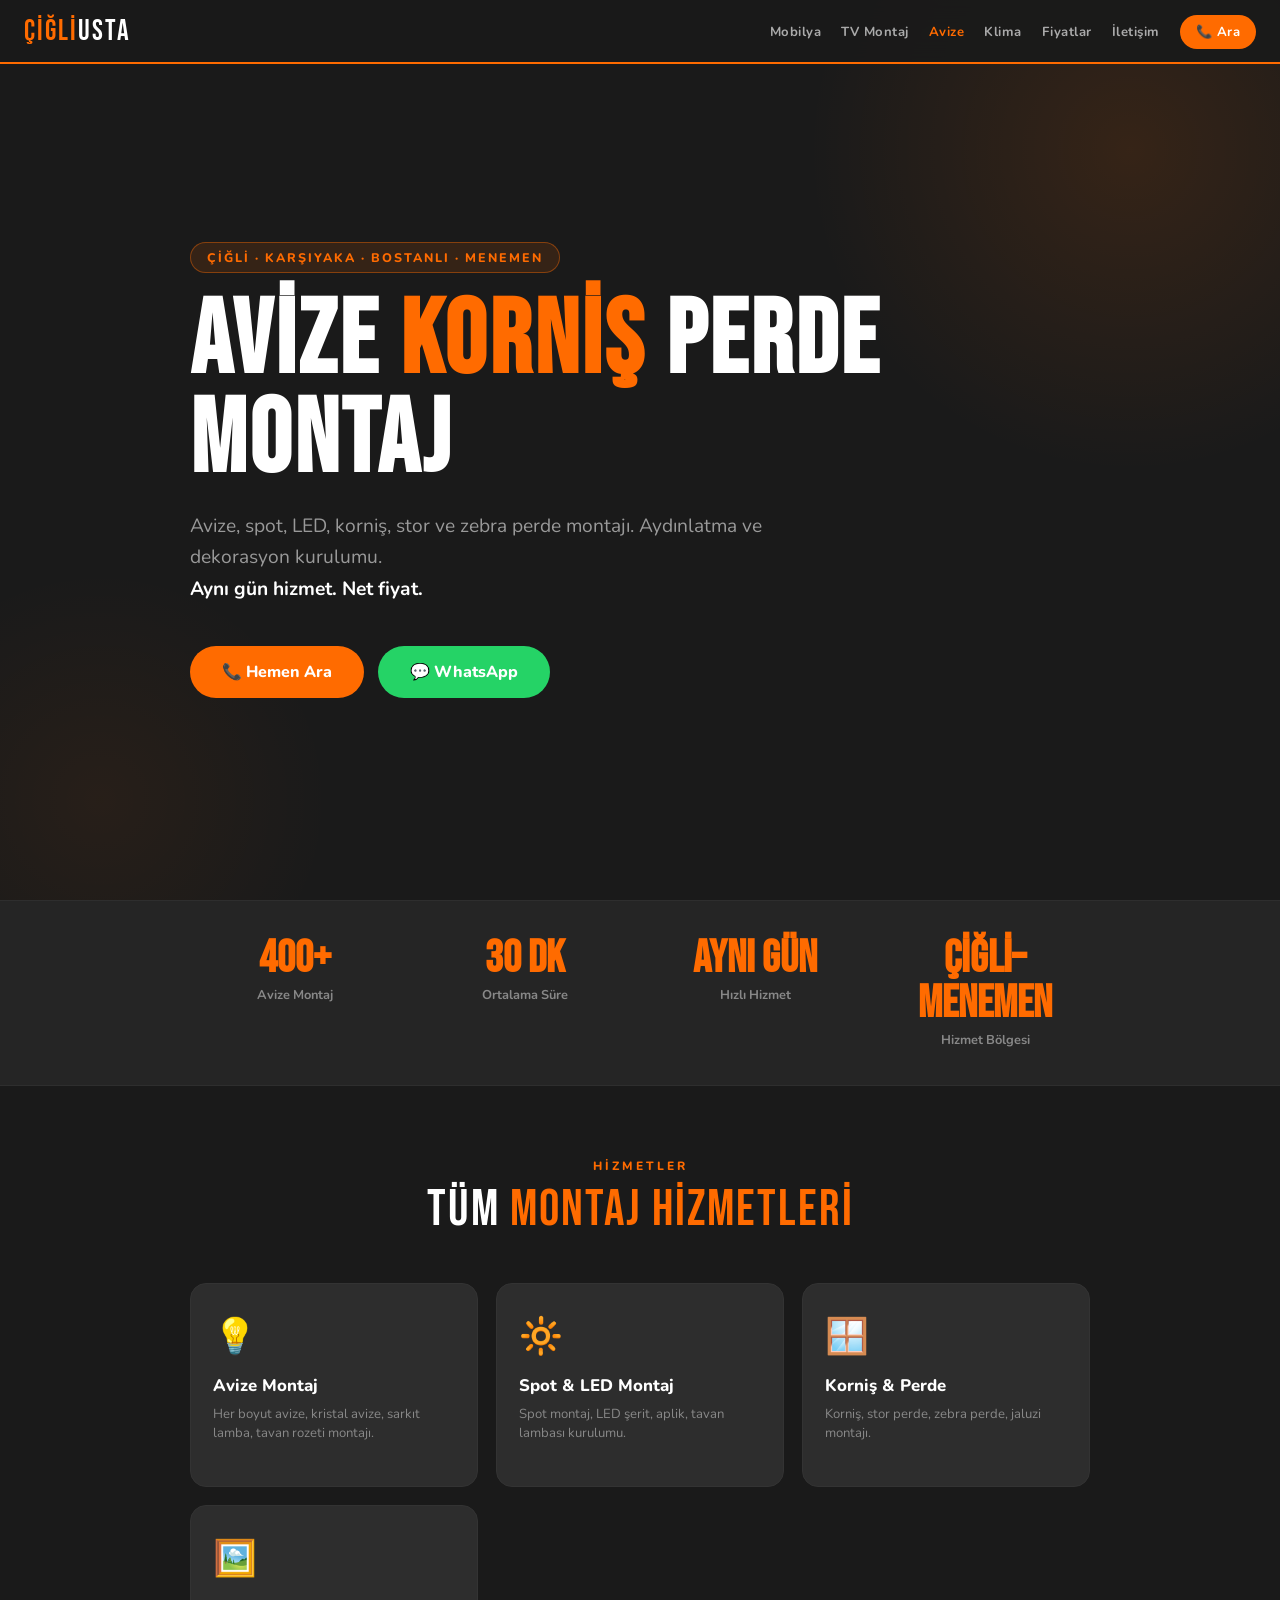
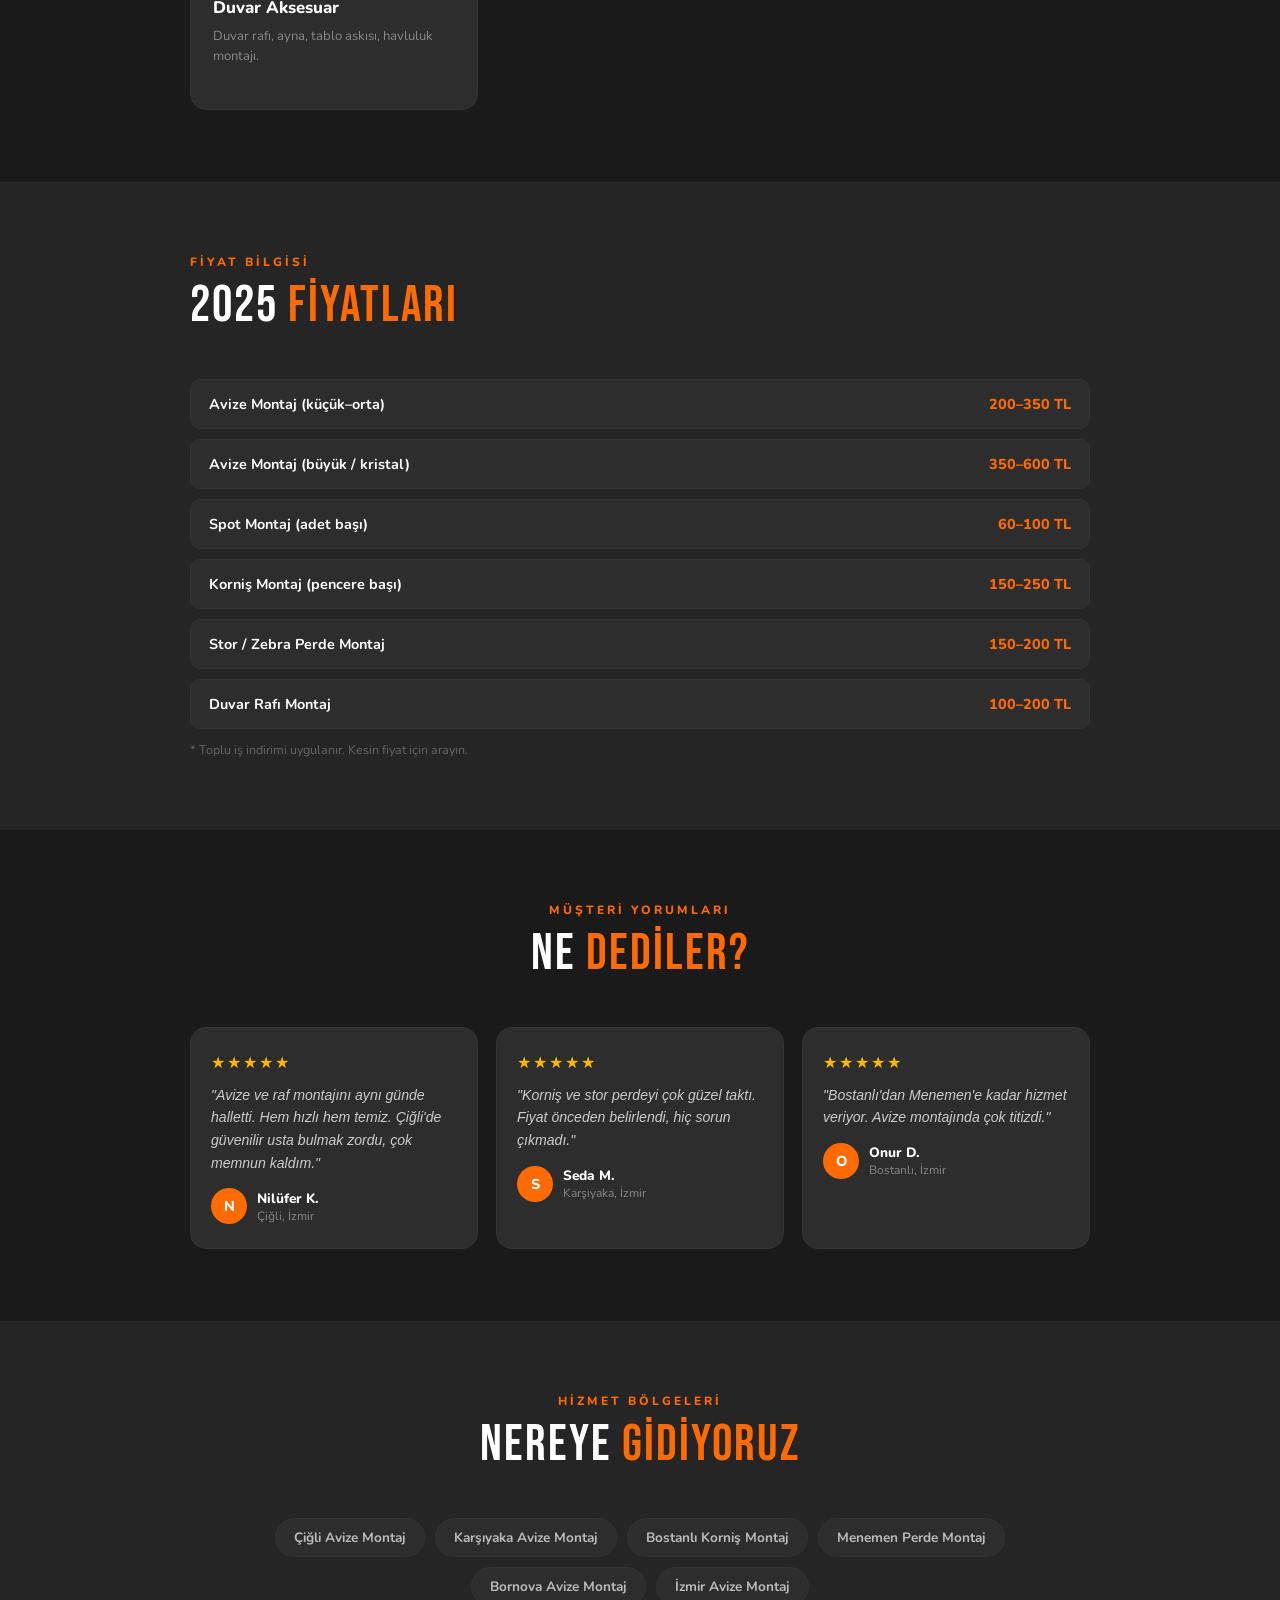
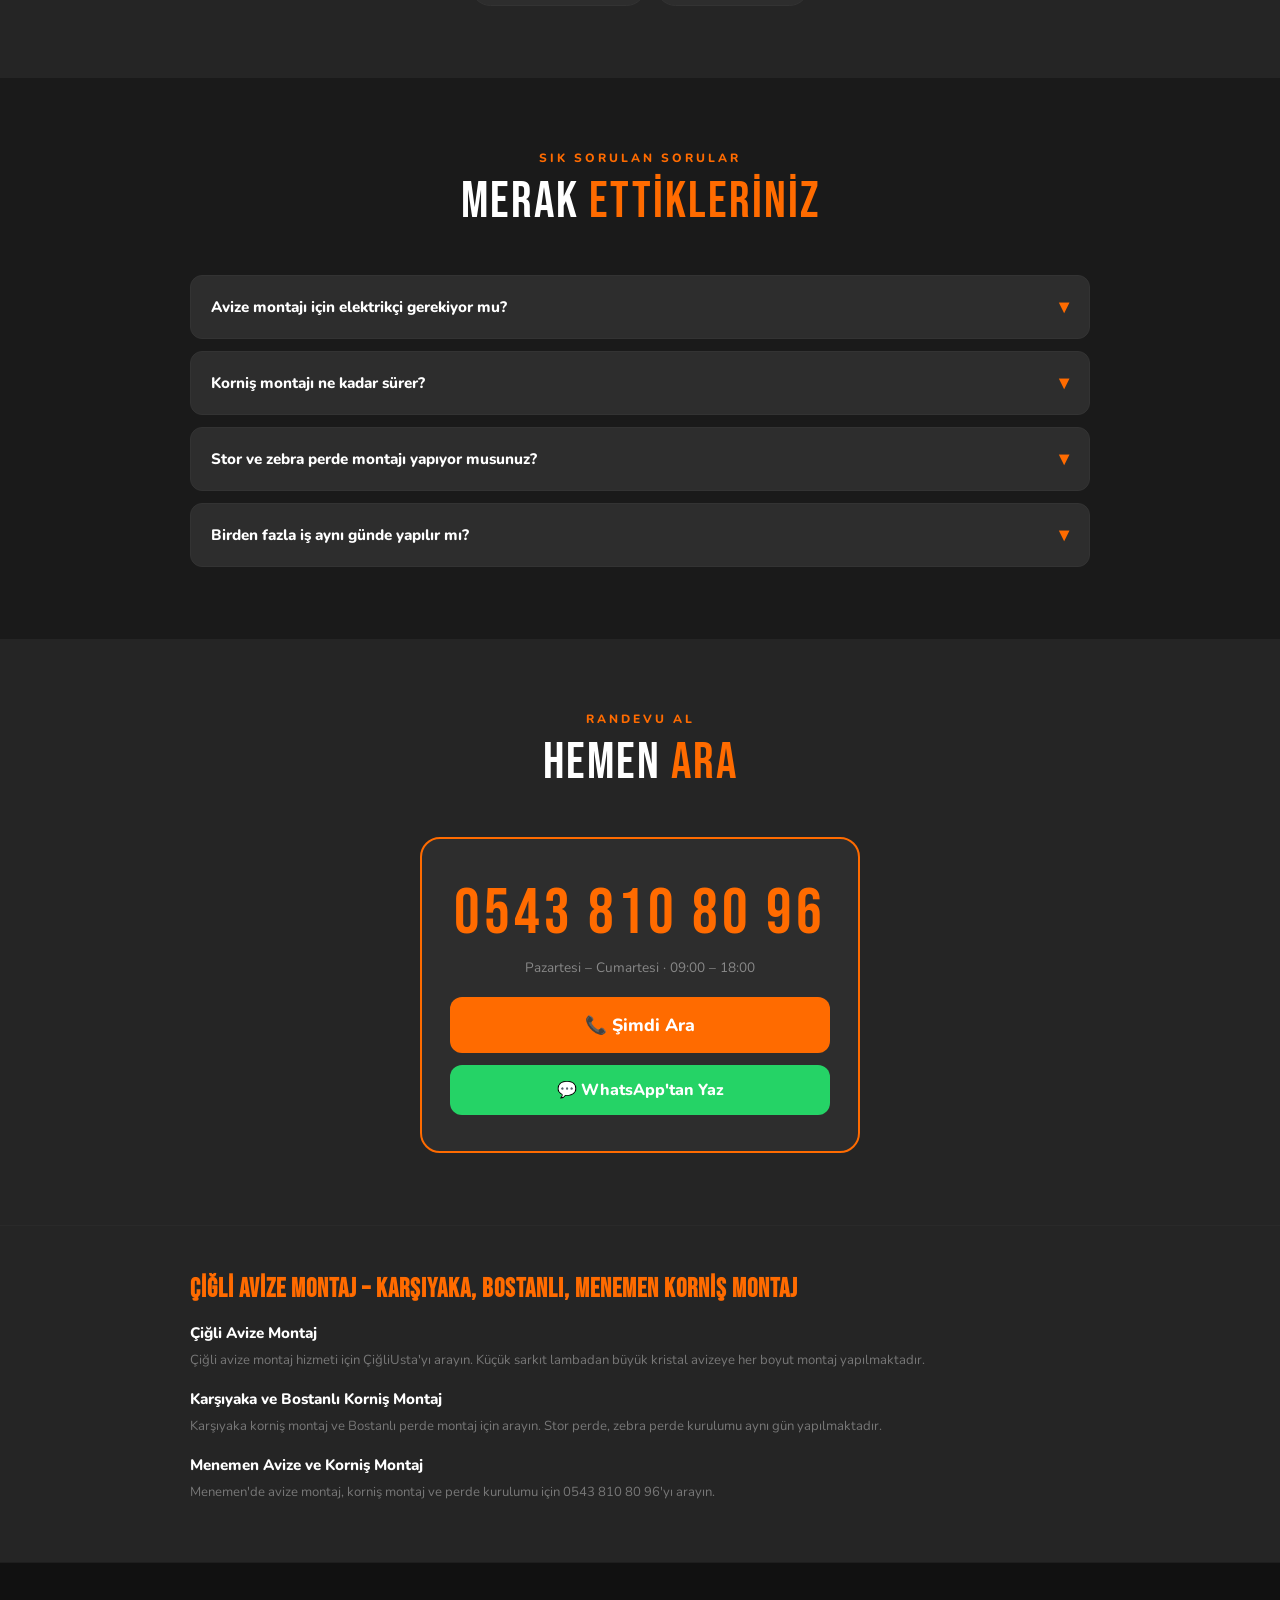
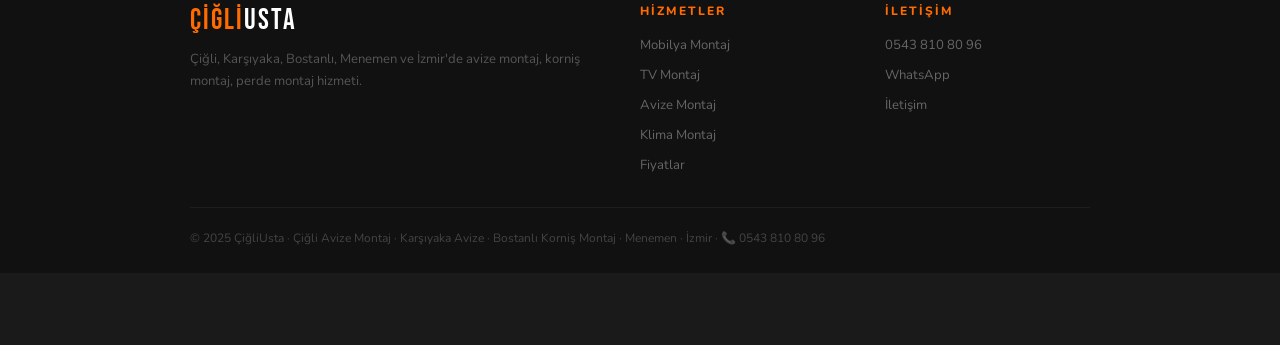
==== commit e61b2439: "Add files via upload" ====
--- a/avize-montaj.html
+++ b/avize-montaj.html
@@ -3,165 +3,125 @@
 <head>
 <meta charset="UTF-8">
 <meta name="viewport" content="width=device-width, initial-scale=1.0">
-<title>Çiğli Avize Montaj | Korniş Perde Montaj Ustası İzmir – ÇiğliUsta</title>
-<meta name="description" content="Çiğli avize montaj, korniş montaj, perde montaj, stor zebra perde kurulumu. Spot LED aydınlatma montajı. Hızlı hizmet, net fiyat. 0543 810 80 96">
-<meta name="keywords" content="çiğli avize montaj, avize montaj çiğli, korniş montaj çiğli, perde montaj izmir, stor perde montaj, zebra perde montaj, spot montaj, led montaj izmir, avize montaj fiyatı">
-<link rel="canonical" href="https://cigliusta.github.io/avize-montaj.html">
+<title>Çiğli Avize Montaj | Karşıyaka Bostanlı Korniş Perde Montaj – ÇiğliUsta</title>
+<meta name="description" content="Çiğli, Karşıyaka, Bostanlı, Menemen avize montaj, korniş montaj, stor zebra perde montajı. Spot LED aydınlatma. Aynı gün. ☎ 0543 810 80 96">
+<meta name="keywords" content="çiğli avize montaj, karşıyaka avize montaj, bostanlı korniş montaj, menemen perde montaj, izmir avize montaj, stor perde montaj, zebra perde montaj">
+<link rel="canonical" href="https://aeteknikizmir.github.io/cigliusta/avize-montaj.html">
 <link rel="stylesheet" href="style.css">
+<script type="application/ld+json">
+{
+  "@context": "https://schema.org",
+  "@type": "Service",
+  "name": "Avize, Korniş ve Perde Montaj Hizmeti",
+  "provider": {
+    "@type": "LocalBusiness",
+    "name": "ÇiğliUsta",
+    "telephone": "+905438108096",
+    "address": {"@type": "PostalAddress", "addressLocality": "Çiğli", "addressRegion": "İzmir", "addressCountry": "TR"}
+  },
+  "areaServed": ["Çiğli", "Karşıyaka", "Bostanlı", "Menemen", "İzmir"],
+  "description": "Çiğli, Karşıyaka, Bostanlı ve Menemen'de avize montaj, korniş montaj ve perde montaj hizmeti."
+}
+</script>
 </head>
 <body>
-
 <nav>
-  <a class="logo" href="index.html">Çiğli<span>Usta</span></a>
+  <a class="logo" href="/cigliusta/">Çiğli<span>Usta</span></a>
   <ul class="nav-links">
-    <li><a href="mobilya-montaj.html">Mobilya</a></li>
-    <li><a href="tv-montaj.html">TV Montaj</a></li>
-    <li><a href="avize-montaj.html" style="color:var(--turuncu)">Avize</a></li>
-    <li><a href="klima-montaj.html">Klima</a></li>
-    <li><a href="fiyatlar.html">Fiyatlar</a></li>
-    <li><a href="iletisim.html">İletişim</a></li>
+    <li><a href="/cigliusta/mobilya-montaj.html">Mobilya</a></li>
+<li><a href="/cigliusta/tv-montaj.html">TV Montaj</a></li>
+<li><a href="/cigliusta/avize-montaj.html" class="aktif">Avize</a></li>
+<li><a href="/cigliusta/klima-montaj.html">Klima</a></li>
+    <li><a href="/cigliusta/fiyatlar.html">Fiyatlar</a></li>
+    <li><a href="/cigliusta/iletisim.html">İletişim</a></li>
     <li><a href="tel:05438108096" class="nav-tel">📞 Ara</a></li>
   </ul>
-  <div class="hamburger"><span></span><span></span><span></span></div>
+  <button class="hamburger" aria-label="Menü"><span></span><span></span><span></span></button>
 </nav>
+<div class="mobil-bar">
+  <a href="tel:05438108096" class="mobil-ara">📞 Hemen Ara</a>
+  <a href="https://wa.me/905438108096" class="mobil-wp" target="_blank">💬 WhatsApp</a>
+</div>
 
 <section class="hero">
-  <div class="hero-glow"></div>
-  <div class="hero-glow2"></div>
+  <div class="hero-glow"></div><div class="hero-glow2"></div>
   <div class="hero-inner">
-    <div class="badge">ÇİĞLİ AVİZE & KORNİŞ MONTAJ</div>
-    <h1>AVİZE <span class="vurgu">KORNİŞ</span><br>PERDE MONTAJ</h1>
-    <p class="hero-alt">Avize, spot, LED, korniş, perde, stor, zebra perde montajı. Aydınlatma ve dekorasyon kurulumu.<br><strong>Aynı gün hizmet. Net fiyat.</strong></p>
+    <div class="badge">ÇİĞLİ · KARŞIYAKA · BOSTANLI · MENEMEN</div>
+    <h1>AVİZE <span class="vurgu">KORNİŞ</span>
+PERDE MONTAJ</h1>
+    <p class="hero-alt">Avize, spot, LED, korniş, stor ve zebra perde montajı. Aydınlatma ve dekorasyon kurulumu.<br><strong>Aynı gün hizmet. Net fiyat.</strong></p>
     <div class="btn-group">
       <a href="tel:05438108096" class="btn-ana">📞 Hemen Ara</a>
-      <a href="#detay" class="btn-ikinci">Detaylar ↓</a>
+      <a href="https://wa.me/905438108096" class="btn-wp" target="_blank">💬 WhatsApp</a>
     </div>
   </div>
 </section>
 
-<div class="sayaclar">
-  <div class="sayac-grid">
-    <div class="sayac"><h3>400+</h3><p>Avize Montaj</p></div>
-    <div class="sayac"><h3>30 dk</h3><p>Ortalama Süre</p></div>
-    <div class="sayac"><h3>%100</h3><p>Güvenli Montaj</p></div>
-    <div class="sayac"><h3>Aynı Gün</h3><p>Hızlı Hizmet</p></div>
-  </div>
-</div>
+<div class="sayaclar"><div class="sayac-grid"><div class="sayac"><h3>400+</h3><p>Avize Montaj</p></div>
+<div class="sayac"><h3>30 dk</h3><p>Ortalama Süre</p></div>
+<div class="sayac"><h3>Aynı Gün</h3><p>Hızlı Hizmet</p></div>
+<div class="sayac"><h3>Çiğli–Menemen</h3><p>Hizmet Bölgesi</p></div></div></div>
 
-<section id="detay" class="fade-in" style="background:var(--koyu)">
+<section class="fade-in" style="background:var(--koyu)">
   <div class="max900">
-    <div class="center">
-      <span class="sec-etiket">HİZMETLER</span>
-      <div class="sec-baslik">TÜM <span>MONTAJ HİZMETLERİ</span></div>
-    </div>
-    <div class="hizmet-grid">
-      <div class="hizmet-kart" style="pointer-events:none">
-        <span class="ikon">💡</span>
-        <h3>Avize Montaj</h3>
-        <ul class="hizmet-liste" style="list-style:none;display:flex;flex-direction:column;gap:6px;margin-top:8px">
-          <li style="display:flex;gap:8px;align-items:center;font-size:0.83rem;color:#aaa"><span style="color:var(--turuncu)">✓</span>Her boyut avize</li>
-          <li style="display:flex;gap:8px;align-items:center;font-size:0.83rem;color:#aaa"><span style="color:var(--turuncu)">✓</span>Kristal avize montaj</li>
-          <li style="display:flex;gap:8px;align-items:center;font-size:0.83rem;color:#aaa"><span style="color:var(--turuncu)">✓</span>Sarkıt lamba montaj</li>
-          <li style="display:flex;gap:8px;align-items:center;font-size:0.83rem;color:#aaa"><span style="color:var(--turuncu)">✓</span>Tavan rozeti montaj</li>
-        </ul>
-      </div>
-      <div class="hizmet-kart" style="pointer-events:none">
-        <span class="ikon">🔆</span>
-        <h3>Spot & LED Montaj</h3>
-        <ul class="hizmet-liste" style="list-style:none;display:flex;flex-direction:column;gap:6px;margin-top:8px">
-          <li style="display:flex;gap:8px;align-items:center;font-size:0.83rem;color:#aaa"><span style="color:var(--turuncu)">✓</span>Spot montaj</li>
-          <li style="display:flex;gap:8px;align-items:center;font-size:0.83rem;color:#aaa"><span style="color:var(--turuncu)">✓</span>LED şerit montaj</li>
-          <li style="display:flex;gap:8px;align-items:center;font-size:0.83rem;color:#aaa"><span style="color:var(--turuncu)">✓</span>Aplik montaj</li>
-          <li style="display:flex;gap:8px;align-items:center;font-size:0.83rem;color:#aaa"><span style="color:var(--turuncu)">✓</span>Tavan lambası montaj</li>
-        </ul>
-      </div>
-      <div class="hizmet-kart" style="pointer-events:none">
-        <span class="ikon">🪟</span>
-        <h3>Korniş & Perde Montaj</h3>
-        <ul class="hizmet-liste" style="list-style:none;display:flex;flex-direction:column;gap:6px;margin-top:8px">
-          <li style="display:flex;gap:8px;align-items:center;font-size:0.83rem;color:#aaa"><span style="color:var(--turuncu)">✓</span>Korniş montaj</li>
-          <li style="display:flex;gap:8px;align-items:center;font-size:0.83rem;color:#aaa"><span style="color:var(--turuncu)">✓</span>Stor perde montaj</li>
-          <li style="display:flex;gap:8px;align-items:center;font-size:0.83rem;color:#aaa"><span style="color:var(--turuncu)">✓</span>Zebra perde montaj</li>
-          <li style="display:flex;gap:8px;align-items:center;font-size:0.83rem;color:#aaa"><span style="color:var(--turuncu)">✓</span>Jaluzi montaj</li>
-        </ul>
-      </div>
-      <div class="hizmet-kart" style="pointer-events:none">
-        <span class="ikon">🖼️</span>
-        <h3>Duvar Aksesuar</h3>
-        <ul class="hizmet-liste" style="list-style:none;display:flex;flex-direction:column;gap:6px;margin-top:8px">
-          <li style="display:flex;gap:8px;align-items:center;font-size:0.83rem;color:#aaa"><span style="color:var(--turuncu)">✓</span>Duvar rafı montaj</li>
-          <li style="display:flex;gap:8px;align-items:center;font-size:0.83rem;color:#aaa"><span style="color:var(--turuncu)">✓</span>Ayna montaj</li>
-          <li style="display:flex;gap:8px;align-items:center;font-size:0.83rem;color:#aaa"><span style="color:var(--turuncu)">✓</span>Tablo askısı</li>
-          <li style="display:flex;gap:8px;align-items:center;font-size:0.83rem;color:#aaa"><span style="color:var(--turuncu)">✓</span>Havluluk montaj</li>
-        </ul>
-      </div>
-    </div>
+    <div class="center"><span class="sec-etiket">HİZMETLER</span><h2 class="sec-baslik">TÜM <span>MONTAJ HİZMETLERİ</span></h2></div>
+    <div class="hizmet-grid"><div class="hizmet-kart" style="pointer-events:none"><span class="ikon">💡</span><h3>Avize Montaj</h3><p>Her boyut avize, kristal avize, sarkıt lamba, tavan rozeti montajı.</p></div>
+<div class="hizmet-kart" style="pointer-events:none"><span class="ikon">🔆</span><h3>Spot & LED Montaj</h3><p>Spot montaj, LED şerit, aplik, tavan lambası kurulumu.</p></div>
+<div class="hizmet-kart" style="pointer-events:none"><span class="ikon">🪟</span><h3>Korniş & Perde</h3><p>Korniş, stor perde, zebra perde, jaluzi montajı.</p></div>
+<div class="hizmet-kart" style="pointer-events:none"><span class="ikon">🖼️</span><h3>Duvar Aksesuar</h3><p>Duvar rafı, ayna, tablo askısı, havluluk montajı.</p></div></div>
   </div>
 </section>
 
 <section class="fade-in" style="background:var(--gri)">
   <div class="max900">
     <span class="sec-etiket">FİYAT BİLGİSİ</span>
-    <div class="sec-baslik">AVİZE & KORNİŞ <span>FİYATLARI</span></div>
-    <div class="fiyat-tablo">
-      <div class="fiyat-satir"><span class="hizmet-adi">Avize Montaj (küçük-orta)</span><span class="fiyat">200 – 350 TL</span></div>
-      <div class="fiyat-satir"><span class="hizmet-adi">Avize Montaj (büyük / kristal)</span><span class="fiyat">350 – 600 TL</span></div>
-      <div class="fiyat-satir"><span class="hizmet-adi">Spot Montaj (adet başı)</span><span class="fiyat">60 – 100 TL</span></div>
-      <div class="fiyat-satir"><span class="hizmet-adi">Korniş Montaj (pencere başı)</span><span class="fiyat">150 – 250 TL</span></div>
-      <div class="fiyat-satir"><span class="hizmet-adi">Stor / Zebra Perde Montaj</span><span class="fiyat">150 – 200 TL</span></div>
-      <div class="fiyat-satir"><span class="hizmet-adi">Duvar Rafı Montaj</span><span class="fiyat">100 – 200 TL</span></div>
-    </div>
-    <p class="fiyat-not">* Kesin fiyat için arayın. Toplu iş yapılırsa indirim uygulanır.</p>
+    <h2 class="sec-baslik">2025 <span>FİYATLARI</span></h2>
+    <div class="fiyat-tablo"><div class="fiyat-satir"><span class="hizmet-adi">Avize Montaj (küçük–orta)</span><span class="fiyat">200–350 TL</span></div>
+<div class="fiyat-satir"><span class="hizmet-adi">Avize Montaj (büyük / kristal)</span><span class="fiyat">350–600 TL</span></div>
+<div class="fiyat-satir"><span class="hizmet-adi">Spot Montaj (adet başı)</span><span class="fiyat">60–100 TL</span></div>
+<div class="fiyat-satir"><span class="hizmet-adi">Korniş Montaj (pencere başı)</span><span class="fiyat">150–250 TL</span></div>
+<div class="fiyat-satir"><span class="hizmet-adi">Stor / Zebra Perde Montaj</span><span class="fiyat">150–200 TL</span></div>
+<div class="fiyat-satir"><span class="hizmet-adi">Duvar Rafı Montaj</span><span class="fiyat">100–200 TL</span></div></div>
+    <p class="fiyat-not">* Toplu iş indirimi uygulanır. Kesin fiyat için arayın.</p>
   </div>
 </section>
 
 <section class="fade-in" style="background:var(--koyu)">
-  <div class="max900 center">
-    <span class="sec-etiket">HİZMET BÖLGELERİ</span>
-    <div class="sec-baslik">AVİZE MONTAJ <span>NEREYE GİDİYORUZ</span></div>
-    <div class="bolge-wrap" style="justify-content:center">
-      <span class="bolge-tag">Çiğli Avize Montaj</span>
-      <span class="bolge-tag">Karşıyaka Avize Montaj</span>
-      <span class="bolge-tag">Bornova Avize Montaj</span>
-      <span class="bolge-tag">Bayraklı Avize Montaj</span>
-      <span class="bolge-tag">Konak Avize Montaj</span>
-      <span class="bolge-tag">Çiğli Korniş Montaj</span>
-      <span class="bolge-tag">İzmir Avize Montaj</span>
-    </div>
+  <div class="max900">
+    <div class="center"><span class="sec-etiket">MÜŞTERİ YORUMLARI</span><h2 class="sec-baslik">NE <span>DEDİLER?</span></h2></div>
+    <div class="yorum-grid"><div class="yorum-kart"><div class="yorum-yildiz">★★★★★</div><p class="yorum-metin">"Avize ve raf montajını aynı günde halletti. Hem hızlı hem temiz. Çiğli'de güvenilir usta bulmak zordu, çok memnun kaldım."</p><div class="yorum-kisi"><div class="yorum-avatar">N</div><div><div class="yorum-ad">Nilüfer K.</div><div class="yorum-yer">Çiğli, İzmir</div></div></div></div>
+<div class="yorum-kart"><div class="yorum-yildiz">★★★★★</div><p class="yorum-metin">"Korniş ve stor perdeyi çok güzel taktı. Fiyat önceden belirlendi, hiç sorun çıkmadı."</p><div class="yorum-kisi"><div class="yorum-avatar">S</div><div><div class="yorum-ad">Seda M.</div><div class="yorum-yer">Karşıyaka, İzmir</div></div></div></div>
+<div class="yorum-kart"><div class="yorum-yildiz">★★★★★</div><p class="yorum-metin">"Bostanlı'dan Menemen'e kadar hizmet veriyor. Avize montajında çok titizdi."</p><div class="yorum-kisi"><div class="yorum-avatar">O</div><div><div class="yorum-ad">Onur D.</div><div class="yorum-yer">Bostanlı, İzmir</div></div></div></div></div>
   </div>
 </section>
 
 <section class="fade-in" style="background:var(--gri)">
-  <div class="max900">
-    <div class="center">
-      <span class="sec-etiket">SIK SORULAN SORULAR</span>
-      <div class="sec-baslik">AVİZE MONTAJ <span>SORULARI</span></div>
-    </div>
-    <div class="sss-liste">
-      <div class="sss-item">
-        <div class="sss-soru">Avize montajı tehlikeli mi, elektrikçi mi lazım? <span class="ok">▾</span></div>
-        <div class="sss-cevap"><div class="sss-cevap-ic">Mevcut tavan rozetine avize bağlama işlemi elektrikçi gerektirmez. Sigorta kapatılarak güvenle yapılabilir. Yeni kablo çekilmesi gerekiyorsa elektrikçi gerekmektedir.</div></div>
-      </div>
-      <div class="sss-item">
-        <div class="sss-soru">Korniş montajı ne kadar sürer? <span class="ok">▾</span></div>
-        <div class="sss-cevap"><div class="sss-cevap-ic">Pencere başına 20-30 dakika. 3 pencereli bir evde montaj yaklaşık 1-1.5 saat sürer.</div></div>
-      </div>
-      <div class="sss-item">
-        <div class="sss-soru">Stor ve zebra perde montajı yapıyor musunuz? <span class="ok">▾</span></div>
-        <div class="sss-cevap"><div class="sss-cevap-ic">Evet, stor perde, zebra perde ve jaluzi montajı yapıyoruz. Perdenin tavanına veya duvara montajı tercih edilebilir.</div></div>
-      </div>
-      <div class="sss-item">
-        <div class="sss-soru">Birden fazla iş yapılırsa indirim var mı? <span class="ok">▾</span></div>
-        <div class="sss-cevap"><div class="sss-cevap-ic">Evet, aynı gün avize + korniş + raf gibi birden fazla iş yapıldığında toplu fiyat uygulanmaktadır. Arayıp konuşabilirsiniz.</div></div>
-      </div>
-    </div>
+  <div class="max900 center">
+    <span class="sec-etiket">HİZMET BÖLGELERİ</span>
+    <h2 class="sec-baslik">NEREYE <span>GİDİYORUZ</span></h2>
+    <div class="bolge-wrap" style="justify-content:center"><span class="bolge-tag">Çiğli Avize Montaj</span>
+<span class="bolge-tag">Karşıyaka Avize Montaj</span>
+<span class="bolge-tag">Bostanlı Korniş Montaj</span>
+<span class="bolge-tag">Menemen Perde Montaj</span>
+<span class="bolge-tag">Bornova Avize Montaj</span>
+<span class="bolge-tag">İzmir Avize Montaj</span></div>
   </div>
 </section>
 
 <section class="fade-in" style="background:var(--koyu)">
+  <div class="max900">
+    <div class="center"><span class="sec-etiket">SIK SORULAN SORULAR</span><h2 class="sec-baslik">MERAK <span>ETTİKLERİNİZ</span></h2></div>
+    <div class="sss-liste"><div class="sss-item"><div class="sss-soru">Avize montajı için elektrikçi gerekiyor mu? <span class="ok">▾</span></div><div class="sss-cevap"><div class="sss-cevap-ic">Mevcut tavan rozetine avize bağlama işlemi elektrikçi gerektirmez. Sigorta kapatılarak güvenle yapılır. Yeni kablo çekilmesi gerekiyorsa elektrikçi gerekir.</div></div></div>
+<div class="sss-item"><div class="sss-soru">Korniş montajı ne kadar sürer? <span class="ok">▾</span></div><div class="sss-cevap"><div class="sss-cevap-ic">Pencere başına 20–30 dakika. 3 pencereli bir evde montaj yaklaşık 1–1.5 saat sürer. Çiğli, Karşıyaka ve Bostanlı'da aynı gün hizmet.</div></div></div>
+<div class="sss-item"><div class="sss-soru">Stor ve zebra perde montajı yapıyor musunuz? <span class="ok">▾</span></div><div class="sss-cevap"><div class="sss-cevap-ic">Evet, stor perde, zebra perde ve jaluzi montajı yapıyoruz. Menemen ve Çiğli dahil İzmir genelinde.</div></div></div>
+<div class="sss-item"><div class="sss-soru">Birden fazla iş aynı günde yapılır mı? <span class="ok">▾</span></div><div class="sss-cevap"><div class="sss-cevap-ic">Evet, aynı gün avize + korniş + raf gibi birden fazla iş yapılabilir. Toplu iş indirimi uygulanır.</div></div></div></div>
+  </div>
+</section>
+
+<section class="fade-in" style="background:var(--gri)">
   <div class="max900 center">
     <span class="sec-etiket">RANDEVU AL</span>
-    <div class="sec-baslik">AVİZE MONTAJ İÇİN <span>ARA</span></div>
+    <h2 class="sec-baslik">HEMEN <span>ARA</span></h2>
     <div class="iletisim-kart" style="max-width:440px;margin:0 auto">
       <a href="tel:05438108096" class="buyuk-tel">0543 810 80 96</a>
       <span class="tel-acik">Pazartesi – Cumartesi · 09:00 – 18:00</span>
@@ -173,48 +133,23 @@
 
 <div class="seo-blok">
   <div class="seo-ic">
-    <h2>Çiğli Avize ve Korniş Montaj Hizmeti</h2>
-    <h3>Çiğli Avize Montaj</h3>
-    <p>Çiğli avize montaj hizmeti için ÇiğliUsta'yı arayın. Küçük sarkıt lambadan büyük kristal avizeye her boyut montaj yapılmaktadır. Çiğli, Karşıyaka, Bornova ve İzmir genelinde avize montaj ustası olarak hizmetinizdeyiz.</p>
-    <h3>Çiğli Korniş ve Perde Montaj</h3>
-    <p>Yeni eve taşındınız veya perde değişimi mi yapıyorsunuz? Korniş montaj, stor perde montaj, zebra perde kurulumu için arayın. Çiğli korniş montaj fiyatları uygun, iş aynı gün yapılır.</p>
-    <h3>İzmir Spot ve LED Montaj</h3>
-    <p>Spot montaj, LED aydınlatma montaj ve aplik montajı İzmir genelinde yapılmaktadır. Avize montaj fiyatı iş büyüklüğüne göre belirlenmektedir, telefonda fiyat verilir.</p>
+    <h2>Çiğli Avize Montaj – Karşıyaka, Bostanlı, Menemen Korniş Montaj</h2>
+    <h3>Çiğli Avize Montaj</h3><p>Çiğli avize montaj hizmeti için ÇiğliUsta'yı arayın. Küçük sarkıt lambadan büyük kristal avizeye her boyut montaj yapılmaktadır.</p>
+<h3>Karşıyaka ve Bostanlı Korniş Montaj</h3><p>Karşıyaka korniş montaj ve Bostanlı perde montaj için arayın. Stor perde, zebra perde kurulumu aynı gün yapılmaktadır.</p>
+<h3>Menemen Avize ve Korniş Montaj</h3><p>Menemen'de avize montaj, korniş montaj ve perde kurulumu için 0543 810 80 96'yı arayın.</p>
   </div>
 </div>
 
 <footer>
   <div class="footer-ic">
     <div class="footer-grid">
-      <div>
-        <a class="footer-logo" href="index.html">Çiğli<span>Usta</span></a>
-        <p class="footer-aciklama">Çiğli ve İzmir'de avize montaj, korniş montaj, perde montaj ve her türlü ev montajı hizmeti.</p>
-      </div>
-      <div>
-        <div class="footer-baslik">Hizmetler</div>
-        <ul class="footer-link-liste">
-          <li><a href="mobilya-montaj.html">Mobilya Montaj</a></li>
-          <li><a href="tv-montaj.html">TV Montaj</a></li>
-          <li><a href="avize-montaj.html">Avize Montaj</a></li>
-          <li><a href="klima-montaj.html">Klima Montaj</a></li>
-          <li><a href="fiyatlar.html">Fiyatlar</a></li>
-        </ul>
-      </div>
-      <div>
-        <div class="footer-baslik">İletişim</div>
-        <ul class="footer-link-liste">
-          <li><a href="tel:05438108096">0543 810 80 96</a></li>
-          <li><a href="https://wa.me/905438108096">WhatsApp</a></li>
-          <li><a href="iletisim.html">İletişim</a></li>
-        </ul>
-      </div>
+      <div><a class="footer-logo" href="/cigliusta/">Çiğli<span>Usta</span></a><p class="footer-aciklama">Çiğli, Karşıyaka, Bostanlı, Menemen ve İzmir'de avize montaj, korniş montaj, perde montaj hizmeti.</p></div>
+      <div><div class="footer-baslik">Hizmetler</div><ul class="footer-link-liste"><li><a href="/cigliusta/mobilya-montaj.html">Mobilya Montaj</a></li><li><a href="/cigliusta/tv-montaj.html">TV Montaj</a></li><li><a href="/cigliusta/avize-montaj.html">Avize Montaj</a></li><li><a href="/cigliusta/klima-montaj.html">Klima Montaj</a></li><li><a href="/cigliusta/fiyatlar.html">Fiyatlar</a></li></ul></div>
+      <div><div class="footer-baslik">İletişim</div><ul class="footer-link-liste"><li><a href="tel:05438108096">0543 810 80 96</a></li><li><a href="https://wa.me/905438108096">WhatsApp</a></li><li><a href="/cigliusta/iletisim.html">İletişim</a></li></ul></div>
     </div>
-    <div class="footer-alt">
-      <p>© 2025 ÇiğliUsta · Çiğli Avize Montaj · Korniş Montaj · Perde Montaj · Spot Montaj · İzmir · 📞 0543 810 80 96</p>
-    </div>
+    <div class="footer-alt"><p>© 2025 ÇiğliUsta · Çiğli Avize Montaj · Karşıyaka Avize · Bostanlı Korniş Montaj · Menemen · İzmir · 📞 0543 810 80 96</p></div>
   </div>
 </footer>
-
 <script src="main.js"></script>
 </body>
-</html>
+</html>
--- a/style.css
+++ b/style.css
@@ -6,440 +6,139 @@
   --koyu: #1A1A1A;
   --gri: #252525;
   --gri2: #2D2D2D;
-  --acik-gri: #888;
   --beyaz: #FFFFFF;
-  --yesil: #2ECC71;
+  --yesil: #25D366;
 }
 
 * { margin: 0; padding: 0; box-sizing: border-box; }
 html { scroll-behavior: smooth; }
-
-body {
-  font-family: 'Nunito', sans-serif;
-  background: var(--koyu);
-  color: var(--beyaz);
-  overflow-x: hidden;
-}
+body { font-family: 'Nunito', sans-serif; background: var(--koyu); color: var(--beyaz); overflow-x: hidden; padding-bottom: 72px; }
 
 /* NAV */
-nav {
-  position: fixed;
-  top: 0; left: 0; right: 0;
-  z-index: 100;
-  background: rgba(26,26,26,0.97);
-  backdrop-filter: blur(12px);
-  border-bottom: 2px solid var(--turuncu);
-  padding: 0 24px;
-  height: 64px;
-  display: flex;
-  align-items: center;
-  justify-content: space-between;
-}
+nav { position: fixed; top: 0; left: 0; right: 0; z-index: 200; background: rgba(26,26,26,0.97); backdrop-filter: blur(12px); border-bottom: 2px solid var(--turuncu); padding: 0 24px; height: 64px; display: flex; align-items: center; justify-content: space-between; }
+.logo { font-family: 'Bebas Neue', sans-serif; font-size: 1.8rem; color: var(--turuncu); letter-spacing: 2px; text-decoration: none; flex-shrink: 0; }
+.logo span { color: var(--beyaz); }
+.nav-links { display: flex; gap: 20px; align-items: center; list-style: none; }
+.nav-links a { color: #aaa; text-decoration: none; font-size: 0.82rem; font-weight: 700; letter-spacing: 0.5px; transition: color 0.2s; white-space: nowrap; }
+.nav-links a:hover, .nav-links a.aktif { color: var(--turuncu); }
+.nav-tel { background: var(--turuncu) !important; color: var(--beyaz) !important; padding: 8px 16px; border-radius: 50px; }
+.nav-tel:hover { background: var(--turuncu2) !important; }
+.hamburger { display: none; flex-direction: column; gap: 5px; cursor: pointer; padding: 4px; background: none; border: none; }
+.hamburger span { display: block; width: 24px; height: 2px; background: var(--beyaz); border-radius: 2px; transition: all 0.3s; }
 
-.logo {
-  font-family: 'Bebas Neue', sans-serif;
-  font-size: 1.8rem;
-  color: var(--turuncu);
-  letter-spacing: 2px;
-  text-decoration: none;
-}
-.logo span { color: var(--beyaz); }
-
-.nav-links {
-  display: flex;
-  gap: 24px;
-  align-items: center;
-  list-style: none;
-}
-
-.nav-links a {
-  color: #aaa;
-  text-decoration: none;
-  font-size: 0.85rem;
-  font-weight: 700;
-  letter-spacing: 0.5px;
-  transition: color 0.2s;
-}
-.nav-links a:hover { color: var(--turuncu); }
-
-.nav-tel {
-  background: var(--turuncu);
-  color: var(--beyaz) !important;
-  padding: 8px 18px;
-  border-radius: 50px;
-  font-size: 0.85rem !important;
-}
-.nav-tel:hover { background: var(--turuncu2); color: var(--beyaz) !important; }
-
-.hamburger {
-  display: none;
-  flex-direction: column;
-  gap: 5px;
-  cursor: pointer;
-  padding: 4px;
-}
-.hamburger span {
-  display: block;
-  width: 24px; height: 2px;
-  background: var(--beyaz);
-  border-radius: 2px;
-  transition: all 0.3s;
-}
+/* MOBİL SABİT BAR */
+.mobil-bar { display: none; position: fixed; bottom: 0; left: 0; right: 0; z-index: 300; background: var(--koyu); border-top: 2px solid #2a2a2a; padding: 10px 16px; gap: 10px; }
+.mobil-bar a { flex: 1; padding: 13px 10px; border-radius: 10px; font-weight: 800; font-size: 0.95rem; text-align: center; text-decoration: none; display: flex; align-items: center; justify-content: center; gap: 6px; }
+.mobil-ara { background: var(--turuncu); color: var(--beyaz); }
+.mobil-wp { background: var(--yesil); color: var(--beyaz); }
 
 /* HERO */
-.hero {
-  min-height: 100vh;
-  display: flex;
-  align-items: center;
-  padding: 100px 24px 60px;
-  position: relative;
-  overflow: hidden;
-  background: var(--koyu);
-}
-.hero-glow {
-  position: absolute;
-  top: -200px; right: -200px;
-  width: 700px; height: 700px;
-  background: radial-gradient(circle, rgba(255,107,0,0.12) 0%, transparent 65%);
-  border-radius: 50%;
-  pointer-events: none;
-}
-.hero-glow2 {
-  position: absolute;
-  bottom: -150px; left: -150px;
-  width: 500px; height: 500px;
-  background: radial-gradient(circle, rgba(255,107,0,0.06) 0%, transparent 65%);
-  border-radius: 50%;
-  pointer-events: none;
-}
+.hero { min-height: 100vh; display: flex; align-items: center; padding: 100px 24px 60px; position: relative; overflow: hidden; background: var(--koyu); }
+.hero-glow { position: absolute; top: -200px; right: -200px; width: 700px; height: 700px; background: radial-gradient(circle, rgba(255,107,0,0.12) 0%, transparent 65%); border-radius: 50%; pointer-events: none; }
+.hero-glow2 { position: absolute; bottom: -150px; left: -150px; width: 500px; height: 500px; background: radial-gradient(circle, rgba(255,107,0,0.06) 0%, transparent 65%); border-radius: 50%; pointer-events: none; }
 .hero-inner { max-width: 900px; margin: 0 auto; position: relative; z-index: 1; width: 100%; }
-
-.badge {
-  display: inline-block;
-  background: rgba(255,107,0,0.12);
-  border: 1px solid rgba(255,107,0,0.4);
-  color: var(--turuncu);
-  padding: 6px 16px;
-  border-radius: 50px;
-  font-size: 0.78rem;
-  font-weight: 800;
-  letter-spacing: 2px;
-  margin-bottom: 20px;
-  animation: fadeUp 0.5s ease both;
-}
-
-.hero h1 {
-  font-family: 'Bebas Neue', sans-serif;
-  font-size: clamp(3.2rem, 10vw, 6.5rem);
-  line-height: 0.95;
-  letter-spacing: 3px;
-  margin-bottom: 20px;
-  animation: fadeUp 0.5s ease 0.1s both;
-}
+.badge { display: inline-block; background: rgba(255,107,0,0.12); border: 1px solid rgba(255,107,0,0.4); color: var(--turuncu); padding: 6px 16px; border-radius: 50px; font-size: 0.78rem; font-weight: 800; letter-spacing: 2px; margin-bottom: 20px; animation: fadeUp 0.5s ease both; }
+.hero h1 { font-family: 'Bebas Neue', sans-serif; font-size: clamp(3.2rem, 10vw, 6.5rem); line-height: 0.95; letter-spacing: 3px; margin-bottom: 20px; animation: fadeUp 0.5s ease 0.1s both; }
 .hero h1 .vurgu { color: var(--turuncu); }
-
-.hero-alt {
-  font-size: clamp(1rem, 2.5vw, 1.25rem);
-  color: #999;
-  line-height: 1.65;
-  margin-bottom: 40px;
-  max-width: 600px;
-  animation: fadeUp 0.5s ease 0.2s both;
-}
+.hero-alt { font-size: clamp(1rem, 2.5vw, 1.2rem); color: #999; line-height: 1.65; margin-bottom: 40px; max-width: 600px; animation: fadeUp 0.5s ease 0.2s both; }
 .hero-alt strong { color: var(--beyaz); }
-
-.btn-group {
-  display: flex;
-  gap: 14px;
-  flex-wrap: wrap;
-  animation: fadeUp 0.5s ease 0.3s both;
-}
-
-.btn-ana {
-  background: var(--turuncu);
-  color: var(--beyaz);
-  padding: 15px 32px;
-  border-radius: 50px;
-  font-weight: 800;
-  font-size: 1rem;
-  text-decoration: none;
-  transition: all 0.2s;
-  display: inline-flex;
-  align-items: center;
-  gap: 8px;
-}
+.btn-group { display: flex; gap: 14px; flex-wrap: wrap; animation: fadeUp 0.5s ease 0.3s both; }
+.btn-ana { background: var(--turuncu); color: var(--beyaz); padding: 15px 32px; border-radius: 50px; font-weight: 800; font-size: 1rem; text-decoration: none; transition: all 0.2s; display: inline-flex; align-items: center; gap: 8px; }
 .btn-ana:hover { background: var(--turuncu2); transform: translateY(-2px); box-shadow: 0 8px 28px rgba(255,107,0,0.35); }
-
-.btn-ikinci {
-  background: transparent;
-  color: var(--beyaz);
-  padding: 15px 32px;
-  border-radius: 50px;
-  font-weight: 700;
-  font-size: 0.95rem;
-  text-decoration: none;
-  border: 2px solid #3a3a3a;
-  transition: all 0.2s;
-}
+.btn-wp { background: var(--yesil); color: var(--beyaz); padding: 15px 32px; border-radius: 50px; font-weight: 800; font-size: 1rem; text-decoration: none; transition: all 0.2s; display: inline-flex; align-items: center; gap: 8px; }
+.btn-wp:hover { background: #1da851; transform: translateY(-2px); }
+.btn-ikinci { background: transparent; color: var(--beyaz); padding: 15px 32px; border-radius: 50px; font-weight: 700; font-size: 0.95rem; text-decoration: none; border: 2px solid #3a3a3a; transition: all 0.2s; }
 .btn-ikinci:hover { border-color: var(--turuncu); color: var(--turuncu); }
 
 /* SAYAÇLAR */
-.sayaclar {
-  background: var(--gri);
-  padding: 36px 24px;
-  border-top: 1px solid #2e2e2e;
-  border-bottom: 1px solid #2e2e2e;
-}
-.sayac-grid {
-  max-width: 900px;
-  margin: 0 auto;
-  display: grid;
-  grid-template-columns: repeat(4, 1fr);
-  gap: 20px;
-  text-align: center;
-}
-.sayac h3 {
-  font-family: 'Bebas Neue', sans-serif;
-  font-size: 2.8rem;
-  color: var(--turuncu);
-  line-height: 1;
-}
+.sayaclar { background: var(--gri); padding: 36px 24px; border-top: 1px solid #2e2e2e; border-bottom: 1px solid #2e2e2e; }
+.sayac-grid { max-width: 900px; margin: 0 auto; display: grid; grid-template-columns: repeat(4, 1fr); gap: 20px; text-align: center; }
+.sayac h3 { font-family: 'Bebas Neue', sans-serif; font-size: 2.8rem; color: var(--turuncu); line-height: 1; }
 .sayac p { font-size: 0.8rem; color: #888; margin-top: 4px; font-weight: 700; }
 
-/* SECTION ORTAK */
+/* SECTION */
 section { padding: 72px 24px; }
-
-.sec-etiket {
-  display: block;
-  color: var(--turuncu);
-  font-size: 0.75rem;
-  font-weight: 800;
-  letter-spacing: 3px;
-  text-transform: uppercase;
-  margin-bottom: 10px;
-}
-.sec-baslik {
-  font-family: 'Bebas Neue', sans-serif;
-  font-size: clamp(2rem, 5vw, 3.2rem);
-  letter-spacing: 2px;
-  line-height: 1;
-  margin-bottom: 48px;
-}
-.sec-baslik span { color: var(--turuncu); }
-
+.sec-etiket { display: block; color: var(--turuncu); font-size: 0.75rem; font-weight: 800; letter-spacing: 3px; text-transform: uppercase; margin-bottom: 10px; }
+h2.sec-baslik { font-family: 'Bebas Neue', sans-serif; font-size: clamp(2rem, 5vw, 3.2rem); letter-spacing: 2px; line-height: 1; margin-bottom: 48px; font-weight: 400; }
+h2.sec-baslik span { color: var(--turuncu); }
 .center { text-align: center; }
 .max900 { max-width: 900px; margin: 0 auto; }
-.max1100 { max-width: 1100px; margin: 0 auto; }
 
 /* HİZMET KARTLARI */
-.hizmet-grid {
-  display: grid;
-  grid-template-columns: repeat(auto-fill, minmax(260px, 1fr));
-  gap: 18px;
-}
-
-.hizmet-kart {
-  background: var(--gri2);
-  border: 1px solid #333;
-  border-radius: 16px;
-  padding: 28px 22px;
-  text-decoration: none;
-  color: var(--beyaz);
-  display: block;
-  transition: all 0.3s;
-  position: relative;
-  overflow: hidden;
-}
-.hizmet-kart::after {
-  content: '';
-  position: absolute;
-  bottom: 0; left: 0; right: 0;
-  height: 3px;
-  background: var(--turuncu);
-  transform: scaleX(0);
-  transition: transform 0.3s;
-}
+.hizmet-grid { display: grid; grid-template-columns: repeat(auto-fill, minmax(260px, 1fr)); gap: 18px; }
+.hizmet-kart { background: var(--gri2); border: 1px solid #333; border-radius: 16px; padding: 28px 22px; text-decoration: none; color: var(--beyaz); display: block; transition: all 0.3s; position: relative; overflow: hidden; }
+.hizmet-kart::after { content: ''; position: absolute; bottom: 0; left: 0; right: 0; height: 3px; background: var(--turuncu); transform: scaleX(0); transition: transform 0.3s; }
 .hizmet-kart:hover::after { transform: scaleX(1); }
 .hizmet-kart:hover { border-color: rgba(255,107,0,0.4); transform: translateY(-4px); box-shadow: 0 12px 40px rgba(0,0,0,0.3); }
-
 .hizmet-kart .ikon { font-size: 2.2rem; margin-bottom: 14px; display: block; }
 .hizmet-kart h3 { font-size: 1.05rem; font-weight: 800; margin-bottom: 8px; }
 .hizmet-kart p { font-size: 0.82rem; color: #888; line-height: 1.5; margin-bottom: 14px; }
 .hizmet-kart .detay { font-size: 0.8rem; color: var(--turuncu); font-weight: 700; }
 
-/* LİSTE */
-.check-liste {
-  list-style: none;
-  display: flex;
-  flex-direction: column;
-  gap: 10px;
-}
-.check-liste li {
-  display: flex;
-  align-items: flex-start;
-  gap: 10px;
-  font-size: 0.9rem;
-  color: #ccc;
-  line-height: 1.5;
-}
-.check-liste li::before {
-  content: '✓';
-  color: var(--turuncu);
-  font-weight: 900;
-  font-size: 0.85rem;
-  margin-top: 2px;
-  flex-shrink: 0;
-}
+/* YORUM KARTLARI */
+.yorum-grid { display: grid; grid-template-columns: repeat(auto-fill, minmax(260px, 1fr)); gap: 18px; }
+.yorum-kart { background: var(--gri2); border: 1px solid #333; border-radius: 16px; padding: 24px 20px; transition: border-color 0.3s; }
+.yorum-kart:hover { border-color: rgba(255,107,0,0.3); }
+.yorum-yildiz { color: #FFB800; font-size: 1rem; margin-bottom: 10px; letter-spacing: 2px; }
+.yorum-metin { font-size: 0.88rem; color: #ccc; line-height: 1.6; margin-bottom: 14px; font-style: italic; }
+.yorum-kisi { display: flex; align-items: center; gap: 10px; }
+.yorum-avatar { width: 36px; height: 36px; border-radius: 50%; background: var(--turuncu); display: flex; align-items: center; justify-content: center; font-weight: 800; font-size: 0.9rem; color: var(--beyaz); flex-shrink: 0; }
+.yorum-ad { font-weight: 800; font-size: 0.85rem; }
+.yorum-yer { font-size: 0.75rem; color: #888; }
 
-/* BOLGE TAGS */
+/* CHECK LİSTE */
+.check-liste { list-style: none; display: flex; flex-direction: column; gap: 10px; }
+.check-liste li { display: flex; align-items: flex-start; gap: 10px; font-size: 0.9rem; color: #ccc; line-height: 1.5; }
+.check-liste li::before { content: '✓'; color: var(--turuncu); font-weight: 900; font-size: 0.85rem; margin-top: 2px; flex-shrink: 0; }
+
+/* BÖLGE */
 .bolge-wrap { display: flex; flex-wrap: wrap; gap: 10px; }
-.bolge-tag {
-  background: var(--gri2);
-  border: 1px solid #333;
-  padding: 9px 18px;
-  border-radius: 50px;
-  font-size: 0.85rem;
-  font-weight: 700;
-  color: #bbb;
-  text-decoration: none;
-  transition: all 0.2s;
-}
+.bolge-tag { background: var(--gri2); border: 1px solid #333; padding: 9px 18px; border-radius: 50px; font-size: 0.85rem; font-weight: 700; color: #bbb; text-decoration: none; transition: all 0.2s; }
 .bolge-tag:hover { background: var(--turuncu); border-color: var(--turuncu); color: var(--beyaz); }
 
 /* SSS */
 .sss-liste { display: flex; flex-direction: column; gap: 12px; }
-.sss-item {
-  background: var(--gri2);
-  border: 1px solid #333;
-  border-radius: 12px;
-  overflow: hidden;
-}
-.sss-soru {
-  padding: 18px 20px;
-  font-weight: 800;
-  cursor: pointer;
-  display: flex;
-  justify-content: space-between;
-  align-items: center;
-  font-size: 0.95rem;
-  user-select: none;
-}
-.sss-soru .ok { color: var(--turuncu); transition: transform 0.3s; font-size: 1.2rem; }
+.sss-item { background: var(--gri2); border: 1px solid #333; border-radius: 12px; overflow: hidden; }
+.sss-soru { padding: 18px 20px; font-weight: 800; cursor: pointer; display: flex; justify-content: space-between; align-items: center; font-size: 0.95rem; user-select: none; }
+.sss-soru .ok { color: var(--turuncu); transition: transform 0.3s; font-size: 1.2rem; flex-shrink: 0; }
 .sss-item.acik .sss-soru .ok { transform: rotate(180deg); }
-.sss-cevap {
-  max-height: 0;
-  overflow: hidden;
-  transition: max-height 0.35s ease;
-}
-.sss-item.acik .sss-cevap { max-height: 200px; }
+.sss-cevap { max-height: 0; overflow: hidden; transition: max-height 0.35s ease; }
+.sss-item.acik .sss-cevap { max-height: 300px; }
 .sss-cevap-ic { padding: 0 20px 18px; font-size: 0.88rem; color: #999; line-height: 1.65; }
 
 /* İLETİŞİM */
-.iletisim-kart {
-  background: var(--gri2);
-  border: 2px solid var(--turuncu);
-  border-radius: 20px;
-  padding: 36px 28px;
-  text-align: center;
-}
-.buyuk-tel {
-  font-family: 'Bebas Neue', sans-serif;
-  font-size: clamp(2.5rem, 8vw, 4rem);
-  color: var(--turuncu);
-  letter-spacing: 4px;
-  display: block;
-  text-decoration: none;
-  margin-bottom: 6px;
-  transition: opacity 0.2s;
-}
+.iletisim-kart { background: var(--gri2); border: 2px solid var(--turuncu); border-radius: 20px; padding: 36px 28px; text-align: center; }
+.buyuk-tel { font-family: 'Bebas Neue', sans-serif; font-size: clamp(2.5rem, 8vw, 4rem); color: var(--turuncu); letter-spacing: 4px; display: block; text-decoration: none; margin-bottom: 6px; transition: opacity 0.2s; }
 .buyuk-tel:hover { opacity: 0.8; }
 .tel-acik { font-size: 0.85rem; color: #888; margin-bottom: 20px; display: block; }
-
-.ara-btn {
-  display: block;
-  background: var(--turuncu);
-  color: var(--beyaz);
-  padding: 16px;
-  border-radius: 12px;
-  font-weight: 800;
-  font-size: 1.1rem;
-  text-decoration: none;
-  transition: all 0.2s;
-  margin-bottom: 12px;
-}
-.ara-btn:hover { background: var(--turuncu2); transform: translateY(-2px); box-shadow: 0 8px 24px rgba(255,107,0,0.35); }
-
-.wp-btn {
-  display: block;
-  background: #25D366;
-  color: var(--beyaz);
-  padding: 14px;
-  border-radius: 12px;
-  font-weight: 800;
-  font-size: 1rem;
-  text-decoration: none;
-  transition: all 0.2s;
-}
+.ara-btn { display: block; background: var(--turuncu); color: var(--beyaz); padding: 16px; border-radius: 12px; font-weight: 800; font-size: 1.1rem; text-decoration: none; transition: all 0.2s; margin-bottom: 12px; }
+.ara-btn:hover { background: var(--turuncu2); transform: translateY(-2px); }
+.wp-btn { display: block; background: var(--yesil); color: var(--beyaz); padding: 14px; border-radius: 12px; font-weight: 800; font-size: 1rem; text-decoration: none; transition: all 0.2s; }
 .wp-btn:hover { background: #1da851; transform: translateY(-2px); }
-
 .bilgi-satirlari { display: flex; flex-direction: column; gap: 10px; margin-top: 20px; text-align: left; }
-.bilgi-satir {
-  display: flex;
-  align-items: center;
-  gap: 12px;
-  background: var(--gri);
-  padding: 13px 16px;
-  border-radius: 10px;
-  font-size: 0.87rem;
-  color: #ccc;
-}
+.bilgi-satir { display: flex; align-items: center; gap: 12px; background: var(--gri); padding: 13px 16px; border-radius: 10px; font-size: 0.87rem; color: #ccc; }
 .bilgi-satir .ic { color: var(--turuncu); font-size: 1.1rem; flex-shrink: 0; }
 
 /* İKİ KOLON */
-.iki-kolon {
-  display: grid;
-  grid-template-columns: 1fr 1fr;
-  gap: 48px;
-  align-items: center;
-}
+.iki-kolon { display: grid; grid-template-columns: 1fr 1fr; gap: 48px; align-items: center; }
 
-/* NEDEN KARTLARI */
-.neden-grid {
-  display: grid;
-  grid-template-columns: repeat(auto-fit, minmax(200px, 1fr));
-  gap: 16px;
-}
-.neden-kart {
-  background: var(--gri2);
-  border: 1px solid #333;
-  border-radius: 14px;
-  padding: 24px 20px;
-  text-align: center;
-  transition: border-color 0.3s;
-}
+/* NEDEN */
+.neden-grid { display: grid; grid-template-columns: repeat(auto-fit, minmax(200px, 1fr)); gap: 16px; }
+.neden-kart { background: var(--gri2); border: 1px solid #333; border-radius: 14px; padding: 24px 20px; text-align: center; transition: border-color 0.3s; }
 .neden-kart:hover { border-color: rgba(255,107,0,0.4); }
 .neden-kart .ikon { font-size: 2rem; margin-bottom: 12px; display: block; }
 .neden-kart h3 { font-weight: 800; font-size: 0.95rem; margin-bottom: 6px; }
 .neden-kart p { font-size: 0.82rem; color: #888; line-height: 1.5; }
 
-/* FİYAT TABLOSU */
+/* FİYAT */
 .fiyat-tablo { display: flex; flex-direction: column; gap: 10px; }
-.fiyat-satir {
-  display: flex;
-  justify-content: space-between;
-  align-items: center;
-  background: var(--gri2);
-  border: 1px solid #333;
-  border-radius: 10px;
-  padding: 14px 18px;
-  transition: border-color 0.2s;
-}
+.fiyat-satir { display: flex; justify-content: space-between; align-items: center; background: var(--gri2); border: 1px solid #333; border-radius: 10px; padding: 14px 18px; transition: border-color 0.2s; gap: 12px; }
 .fiyat-satir:hover { border-color: rgba(255,107,0,0.3); }
 .fiyat-satir .hizmet-adi { font-weight: 700; font-size: 0.9rem; }
-.fiyat-satir .fiyat { color: var(--turuncu); font-weight: 800; font-size: 0.9rem; }
+.fiyat-satir .fiyat { color: var(--turuncu); font-weight: 800; font-size: 0.9rem; white-space: nowrap; }
 .fiyat-not { font-size: 0.78rem; color: #666; margin-top: 12px; }
 
-/* SEO METİN */
+/* SEO */
 .seo-blok { background: var(--gri); padding: 48px 24px; border-top: 1px solid #2a2a2a; }
 .seo-ic { max-width: 900px; margin: 0 auto; }
 .seo-ic h2 { font-family: 'Bebas Neue', sans-serif; font-size: 1.6rem; color: var(--turuncu); margin-bottom: 16px; letter-spacing: 1px; }
@@ -447,30 +146,10 @@
 .seo-ic p { font-size: 0.82rem; color: #777; line-height: 1.7; margin-bottom: 10px; }
 
 /* FOOTER */
-footer {
-  background: #111;
-  padding: 40px 24px 24px;
-  border-top: 1px solid #1e1e1e;
-}
-.footer-ic {
-  max-width: 900px;
-  margin: 0 auto;
-}
-.footer-grid {
-  display: grid;
-  grid-template-columns: 2fr 1fr 1fr;
-  gap: 40px;
-  margin-bottom: 32px;
-}
-.footer-logo {
-  font-family: 'Bebas Neue', sans-serif;
-  font-size: 1.8rem;
-  color: var(--turuncu);
-  letter-spacing: 2px;
-  text-decoration: none;
-  display: block;
-  margin-bottom: 10px;
-}
+footer { background: #111; padding: 40px 24px 24px; border-top: 1px solid #1e1e1e; }
+.footer-ic { max-width: 900px; margin: 0 auto; }
+.footer-grid { display: grid; grid-template-columns: 2fr 1fr 1fr; gap: 40px; margin-bottom: 32px; }
+.footer-logo { font-family: 'Bebas Neue', sans-serif; font-size: 1.8rem; color: var(--turuncu); letter-spacing: 2px; text-decoration: none; display: block; margin-bottom: 10px; }
 .footer-logo span { color: var(--beyaz); }
 .footer-aciklama { font-size: 0.82rem; color: #555; line-height: 1.7; }
 .footer-baslik { font-size: 0.75rem; font-weight: 800; letter-spacing: 2px; color: var(--turuncu); margin-bottom: 14px; text-transform: uppercase; }
@@ -481,35 +160,24 @@
 .footer-alt p { font-size: 0.75rem; color: #444; line-height: 1.8; }
 
 /* ANİMASYON */
-@keyframes fadeUp {
-  from { opacity: 0; transform: translateY(24px); }
-  to { opacity: 1; transform: translateY(0); }
-}
+@keyframes fadeUp { from { opacity: 0; transform: translateY(24px); } to { opacity: 1; transform: translateY(0); } }
 .fade-in { opacity: 0; transform: translateY(28px); transition: opacity 0.6s ease, transform 0.6s ease; }
 .fade-in.visible { opacity: 1; transform: translateY(0); }
 
 /* MOBİL */
 @media (max-width: 768px) {
   .nav-links { display: none; }
-  .nav-links.acik {
-    display: flex;
-    flex-direction: column;
-    position: fixed;
-    top: 64px; left: 0; right: 0;
-    background: var(--koyu);
-    padding: 20px 24px;
-    border-bottom: 1px solid #333;
-    gap: 16px;
-  }
+  .nav-links.acik { display: flex; flex-direction: column; position: fixed; top: 64px; left: 0; right: 0; background: var(--koyu); padding: 20px 24px; border-bottom: 1px solid #333; gap: 16px; z-index: 199; }
   .hamburger { display: flex; }
   .sayac-grid { grid-template-columns: repeat(2, 1fr); }
   .iki-kolon { grid-template-columns: 1fr; gap: 32px; }
   .footer-grid { grid-template-columns: 1fr; gap: 24px; }
   .btn-group { flex-direction: column; }
-  .btn-ana, .btn-ikinci { text-align: center; justify-content: center; }
+  .btn-ana, .btn-ikinci, .btn-wp { text-align: center; justify-content: center; }
+  .mobil-bar { display: flex; }
 }
 @media (max-width: 480px) {
   .hizmet-grid { grid-template-columns: 1fr; }
   .neden-grid { grid-template-columns: 1fr 1fr; }
+  .yorum-grid { grid-template-columns: 1fr; }
 }
-</style>
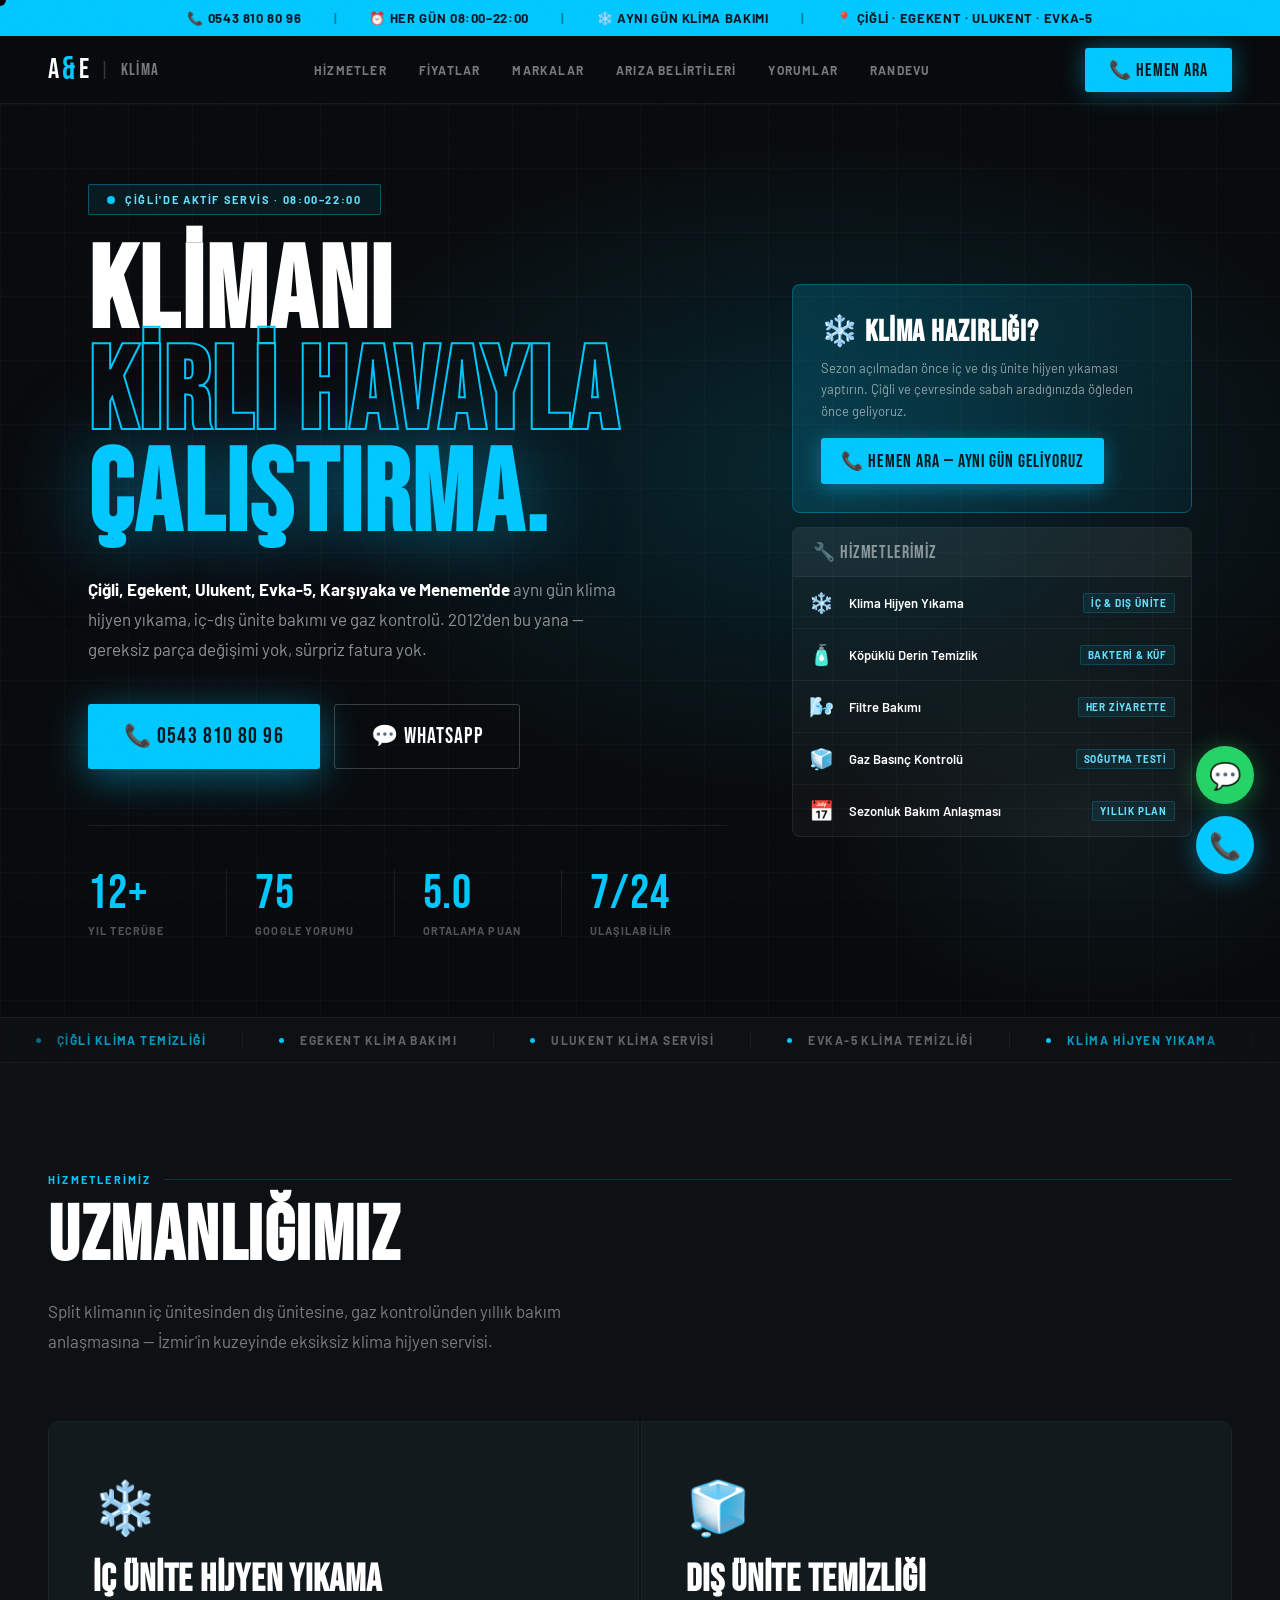
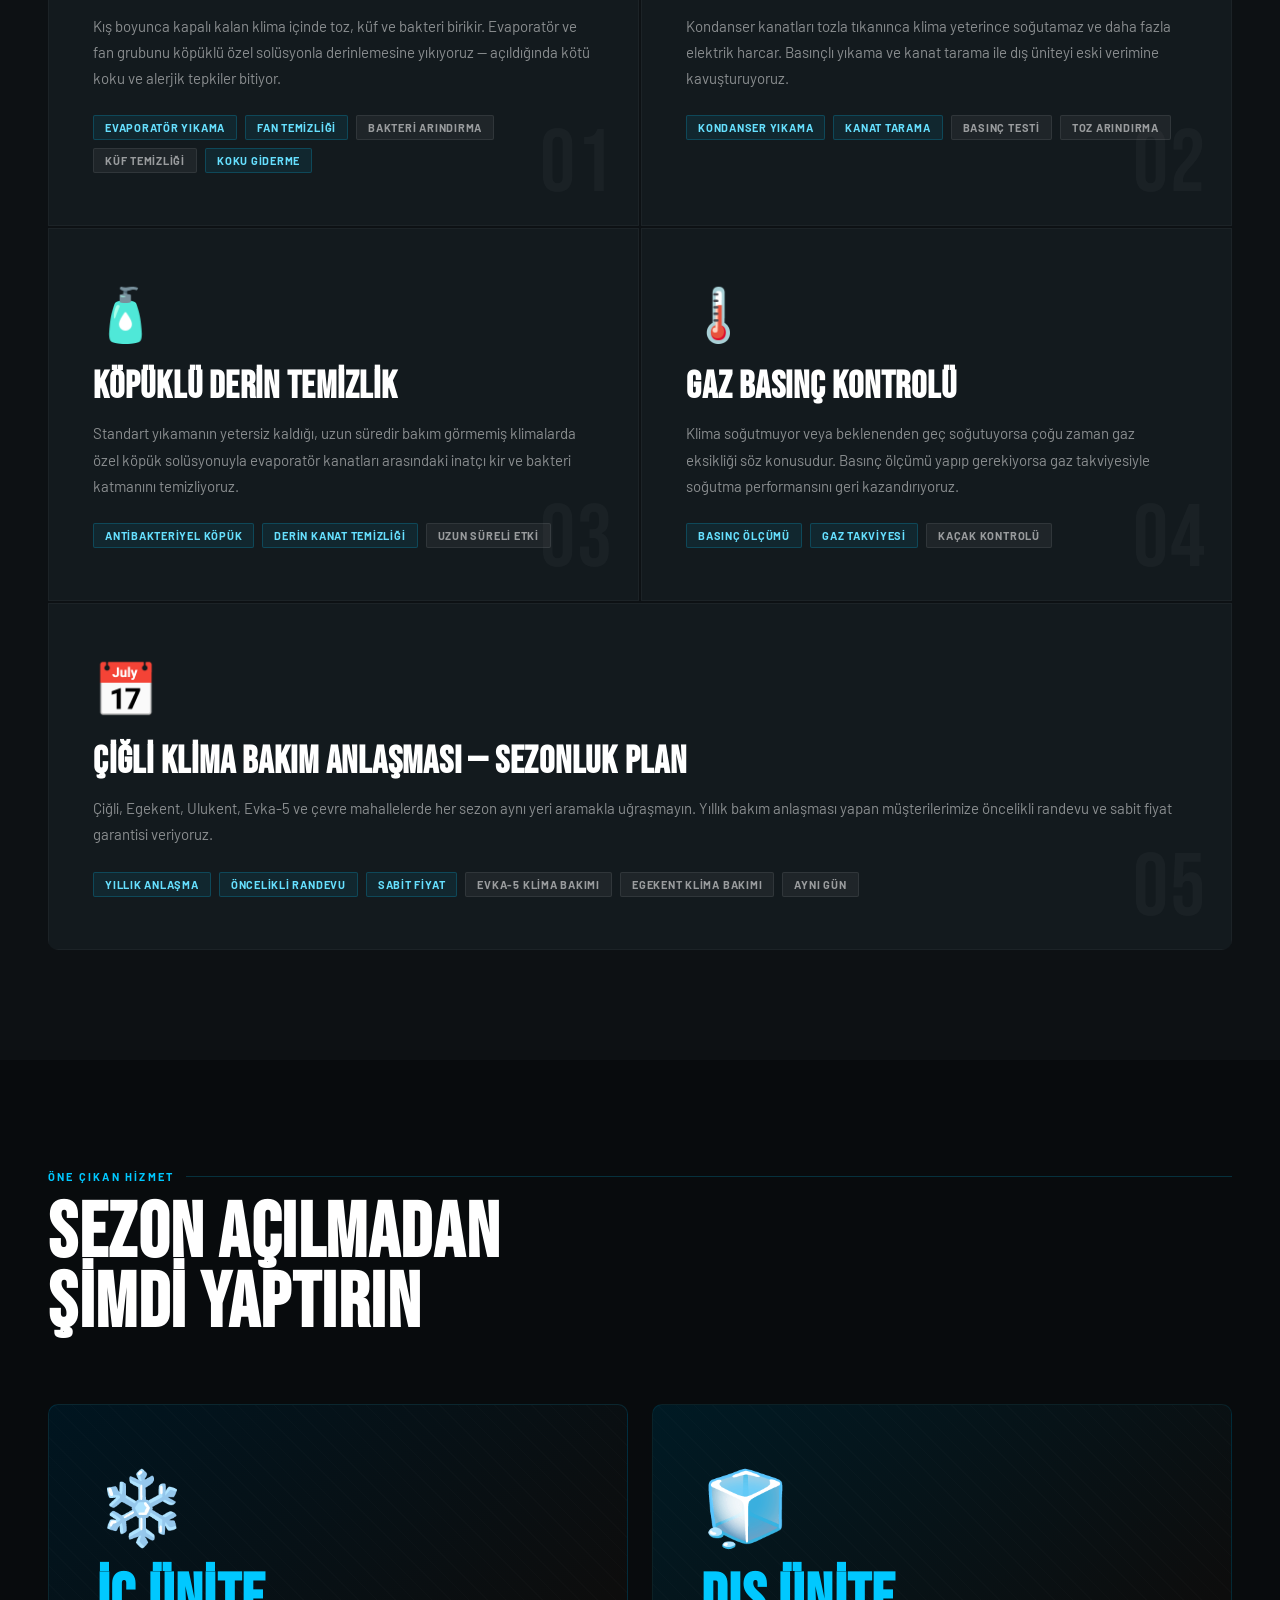
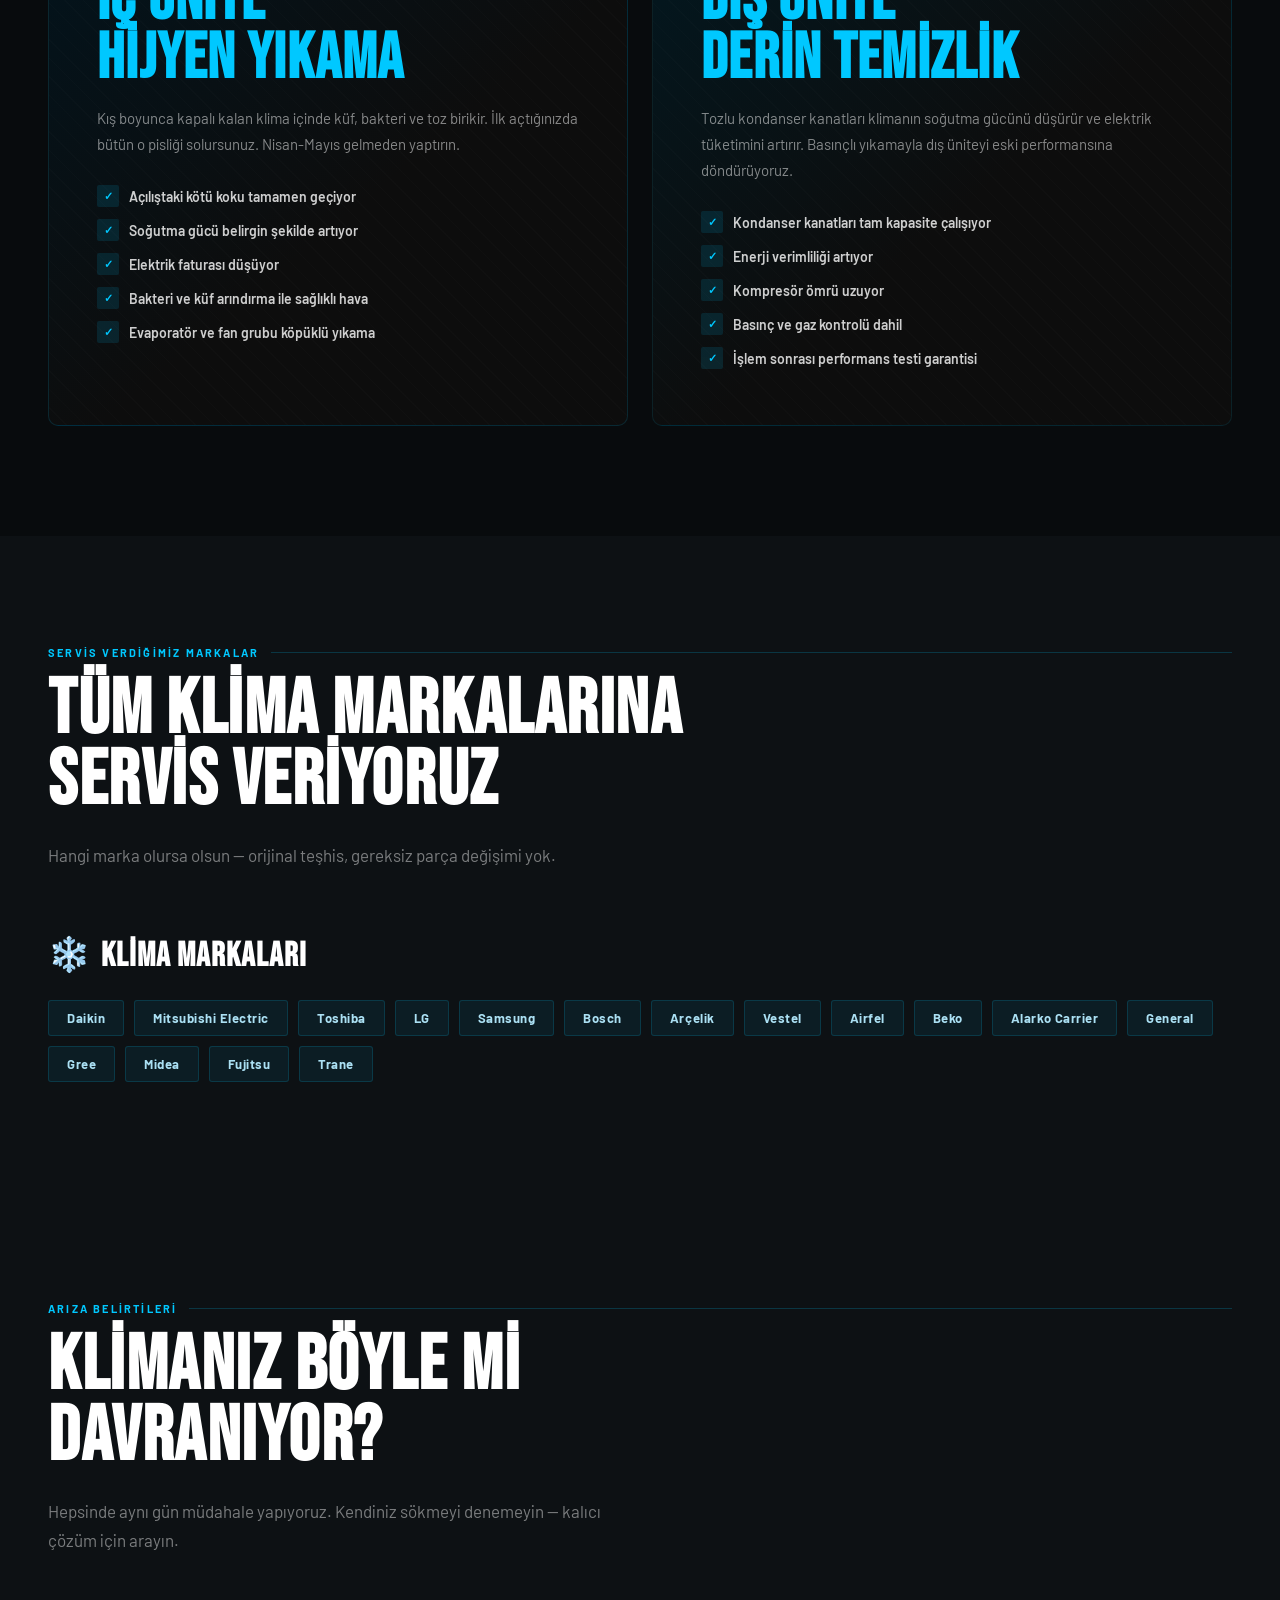
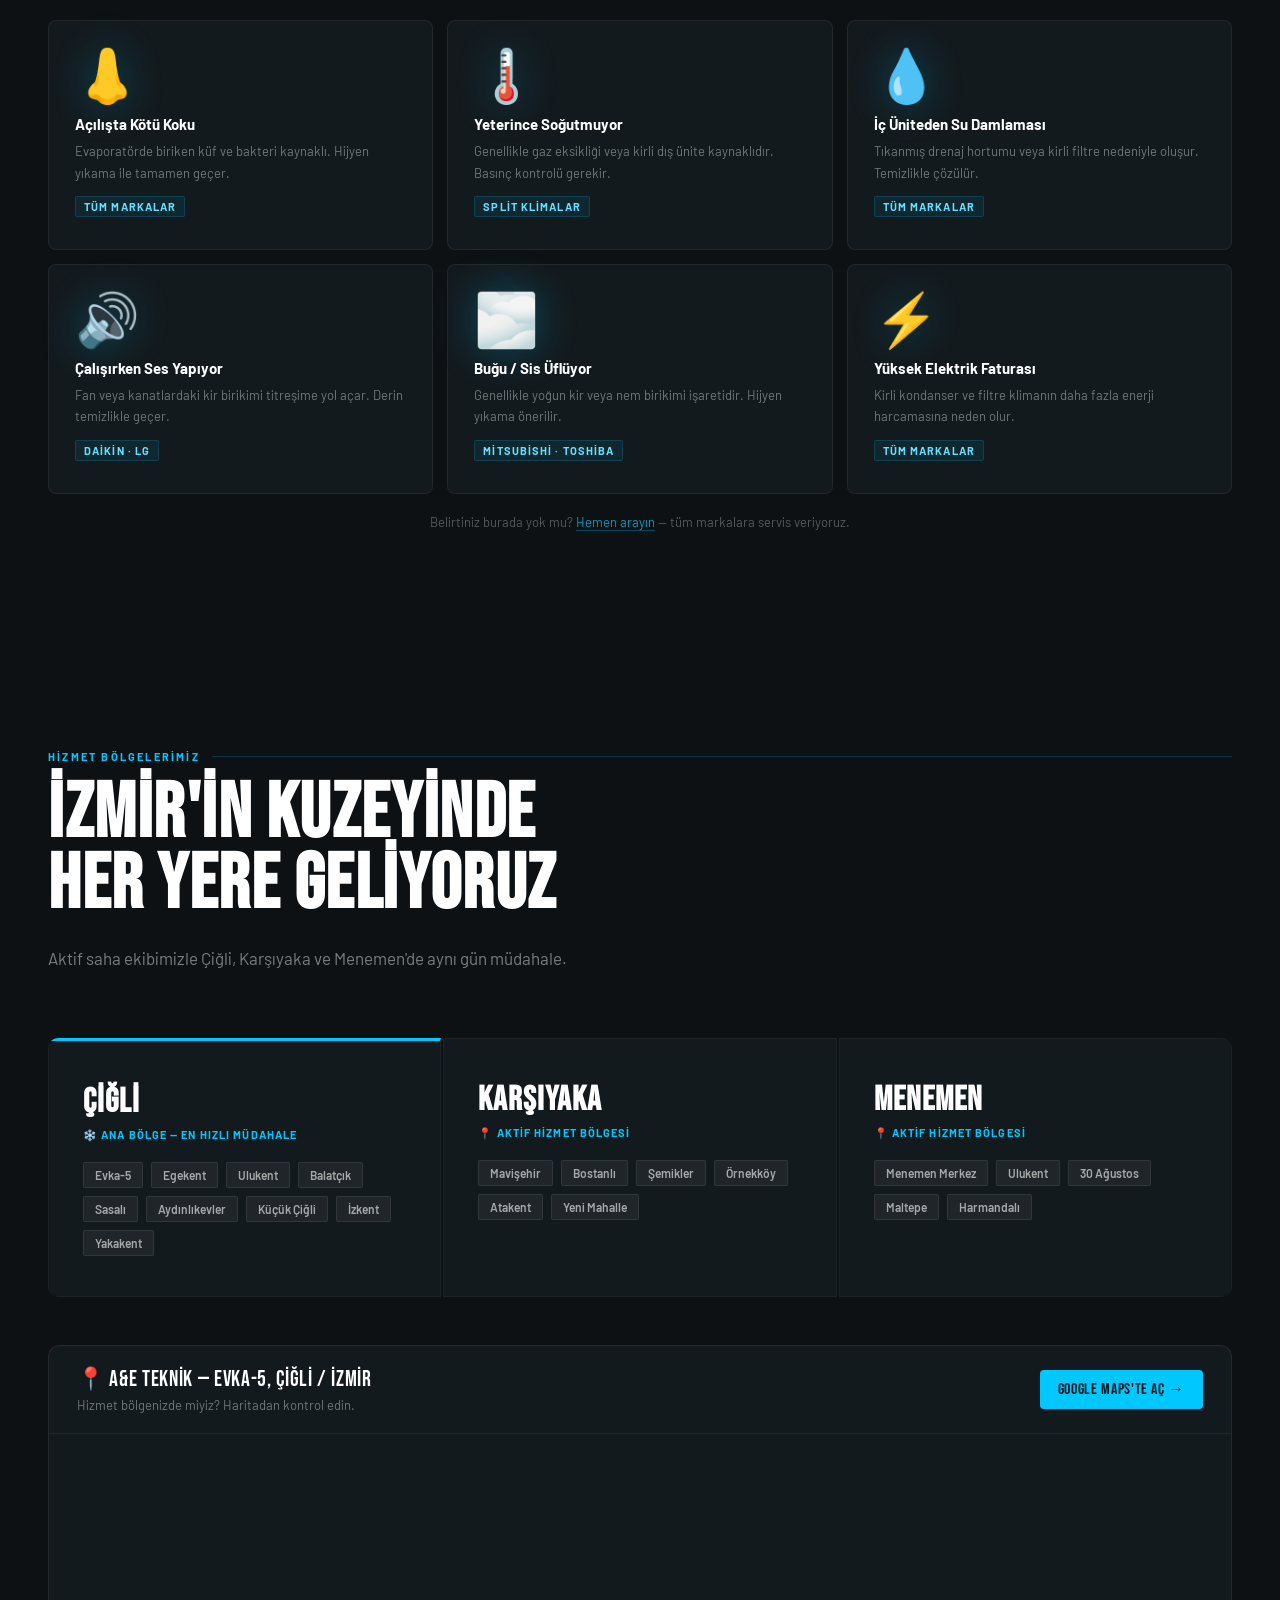
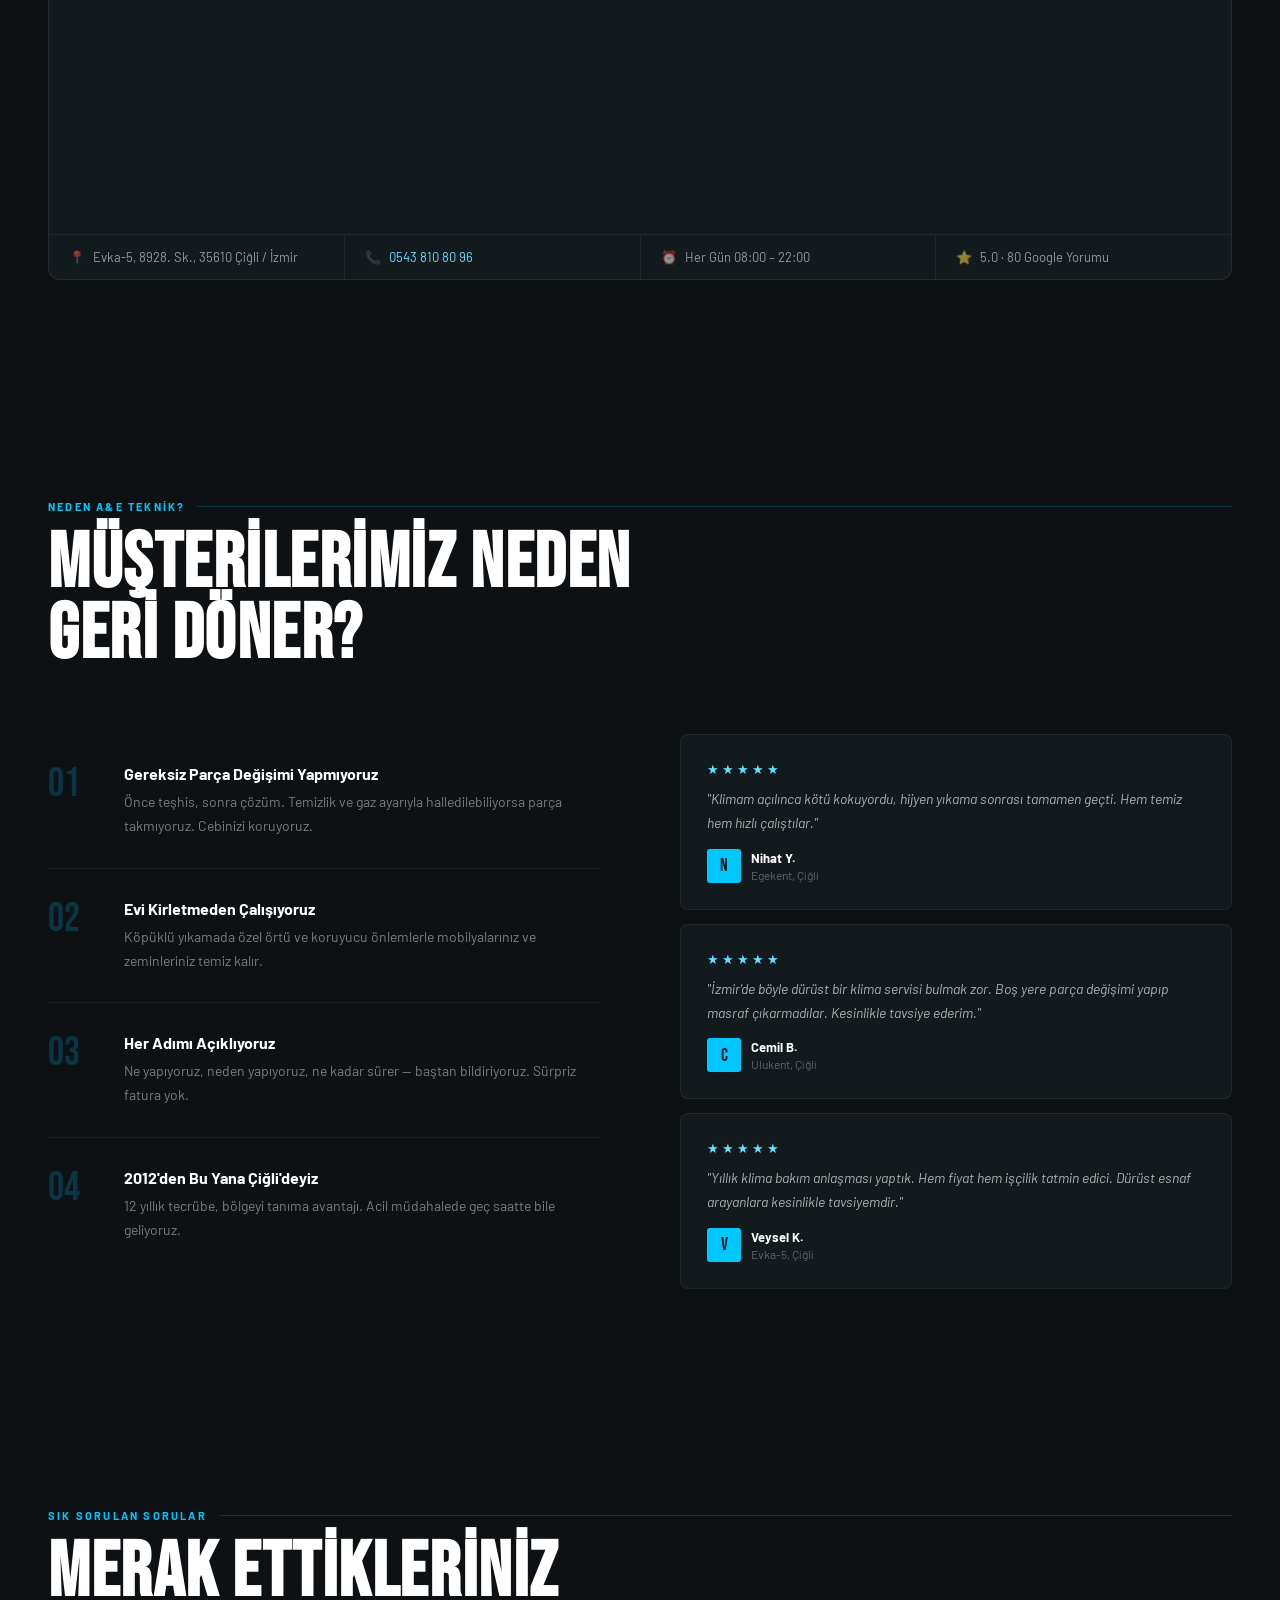
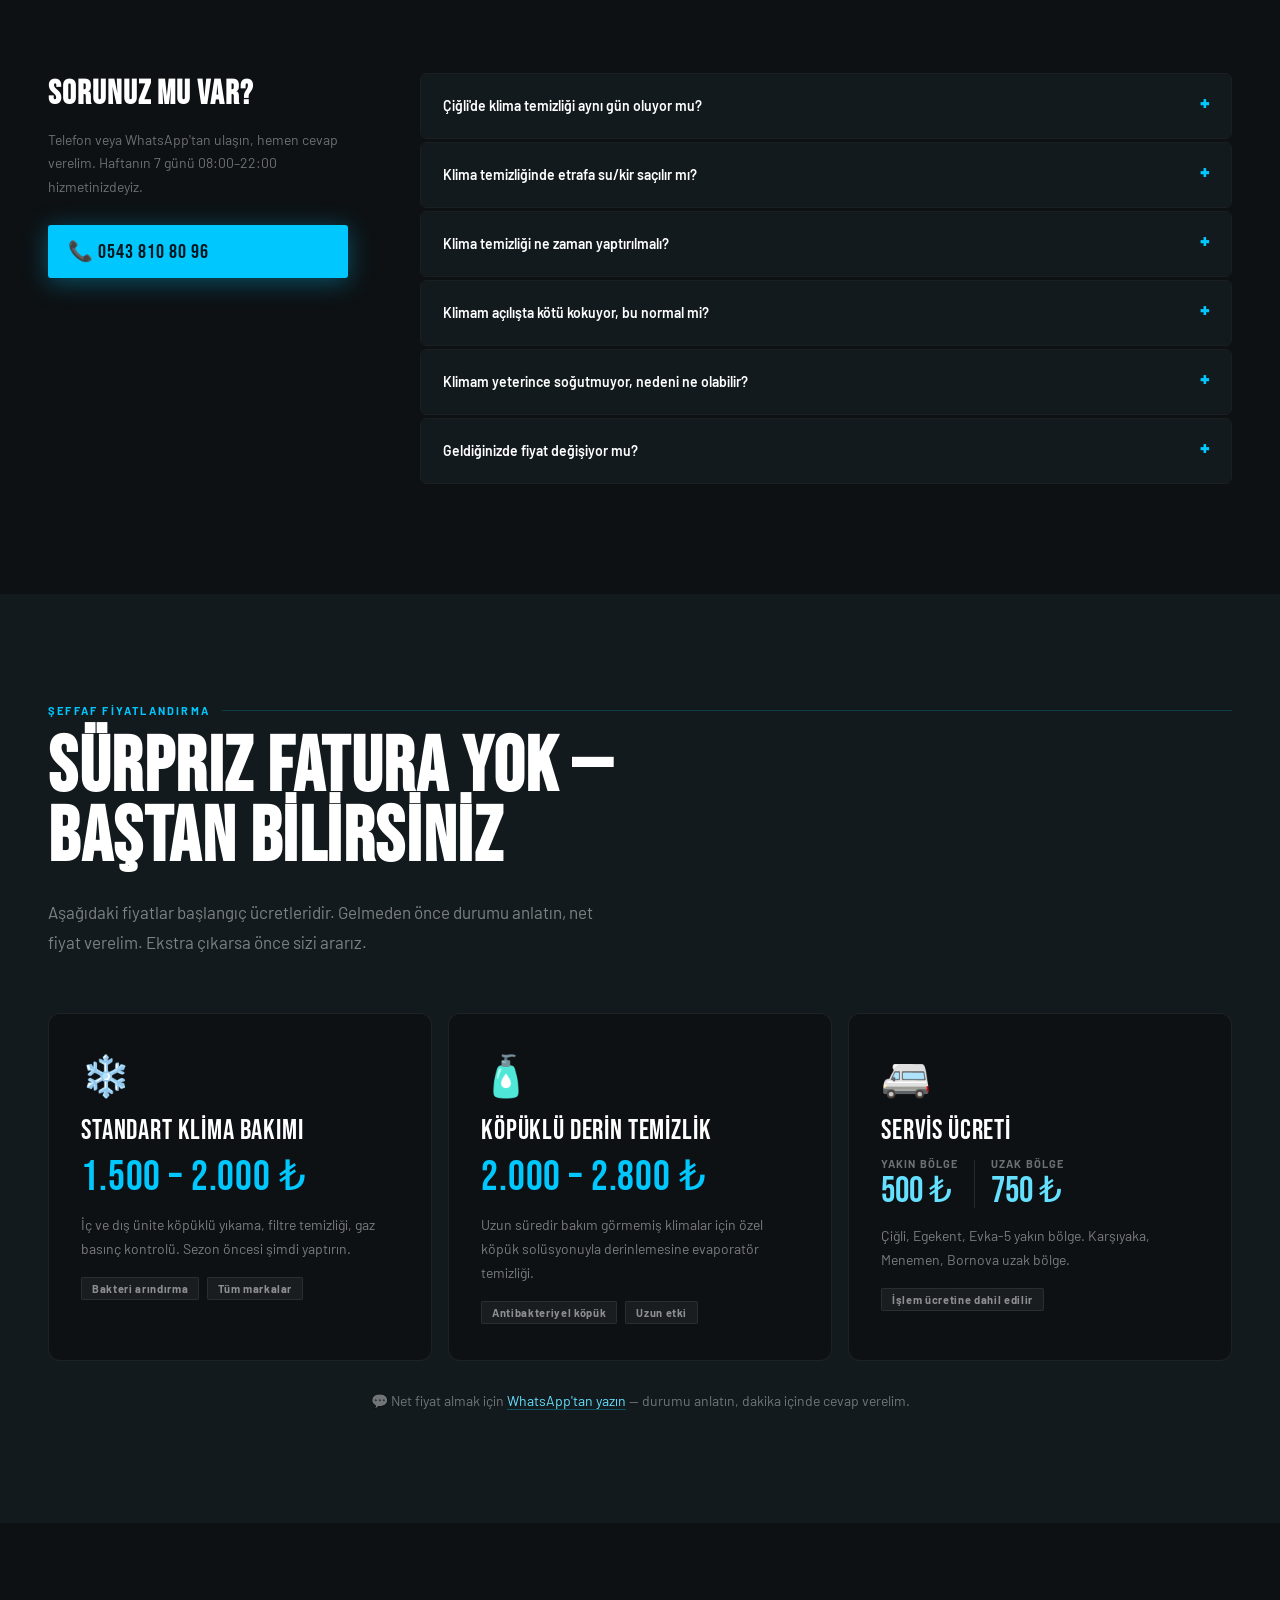
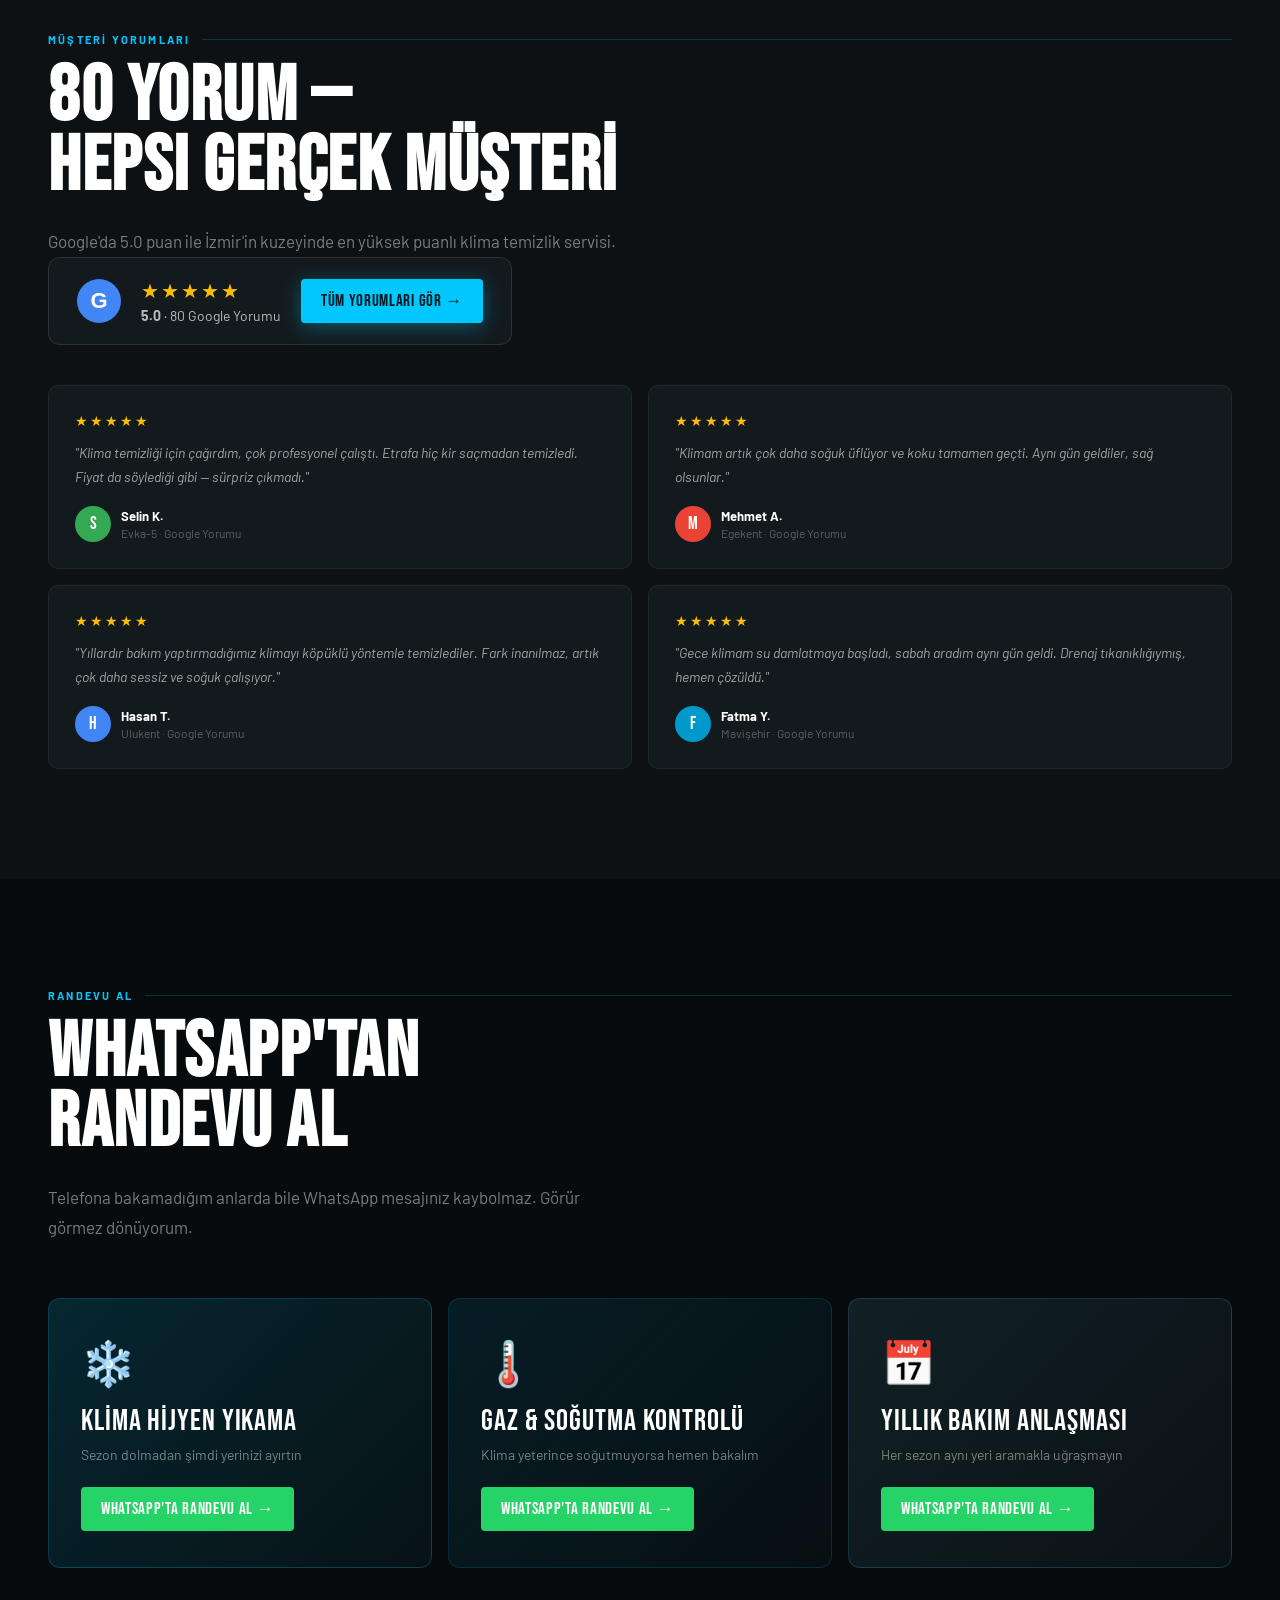
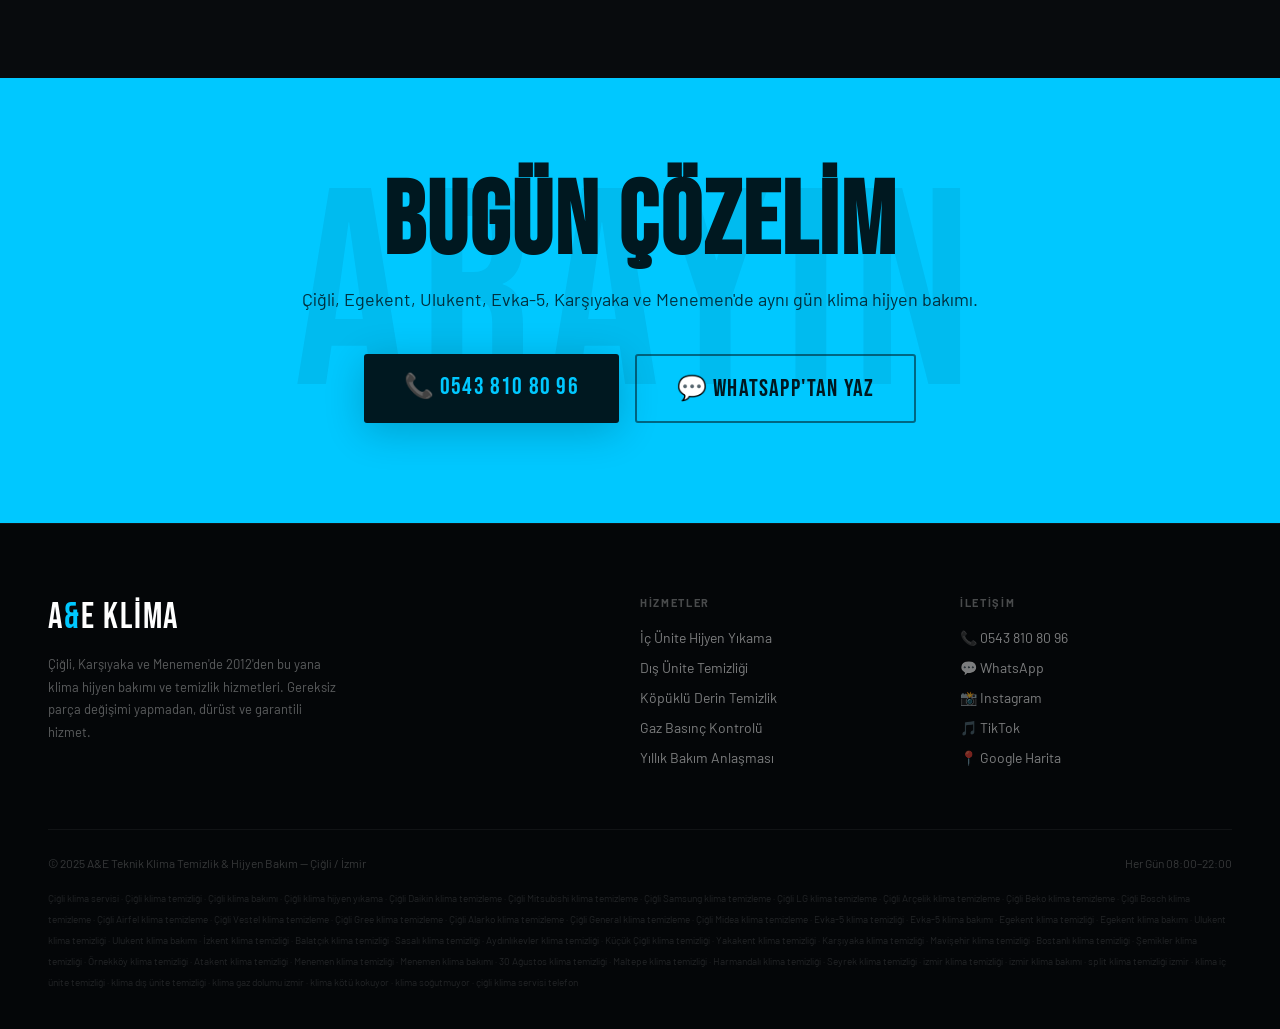
==== commit e11f97b9: "Update avize-montaj.html" ====
--- a/avize-montaj.html
+++ b/avize-montaj.html
@@ -3,153 +3,819 @@
 <head>
 <meta charset="UTF-8">
 <meta name="viewport" content="width=device-width, initial-scale=1.0">
-<title>Çiğli Avize Montaj | Karşıyaka Bostanlı Korniş Perde Montaj – ÇiğliUsta</title>
-<meta name="description" content="Çiğli, Karşıyaka, Bostanlı, Menemen avize montaj, korniş montaj, stor zebra perde montajı. Spot LED aydınlatma. Aynı gün. ☎ 0543 810 80 96">
-<meta name="keywords" content="çiğli avize montaj, karşıyaka avize montaj, bostanlı korniş montaj, menemen perde montaj, izmir avize montaj, stor perde montaj, zebra perde montaj">
-<link rel="canonical" href="https://aeteknikizmir.github.io/cigliusta/avize-montaj.html">
-<link rel="stylesheet" href="style.css">
+<title>Çiğli Klima Temizliği & Hijyen Bakım | Aynı Gün — A&E Teknik</title>
+<meta name="description" content="Klimanız kötü mü kokuyor, soğutmuyor mu? Aynı gün geliyoruz — sürpriz fatura yok. Çiğli, Egekent, Ulukent, Evka-5'te klima hijyen yıkama ve bakım. ☎ 0543 810 80 96">
+<meta name="keywords" content="çiğli klima temizliği, çiğli klima bakımı, çiğli klima hijyen yıkama, egekent klima servisi, ulukent klima servisi, evka-5 klima temizliği, karşıyaka klima servisi, menemen klima servisi, izmir klima temizliği, çiğli klima yıkama, split klima temizliği izmir">
+<link rel="preconnect" href="https://fonts.googleapis.com">
+<link rel="preconnect" href="https://fonts.gstatic.com" crossorigin>
+<link href="https://fonts.googleapis.com/css2?family=Bebas+Neue&family=Barlow:ital,wght@0,400;0,500;0,600;0,700;0,900;1,400&display=swap" rel="stylesheet">
 <script type="application/ld+json">
-{
-  "@context": "https://schema.org",
-  "@type": "Service",
-  "name": "Avize, Korniş ve Perde Montaj Hizmeti",
-  "provider": {
-    "@type": "LocalBusiness",
-    "name": "ÇiğliUsta",
-    "telephone": "+905438108096",
-    "address": {"@type": "PostalAddress", "addressLocality": "Çiğli", "addressRegion": "İzmir", "addressCountry": "TR"}
-  },
-  "areaServed": ["Çiğli", "Karşıyaka", "Bostanlı", "Menemen", "İzmir"],
-  "description": "Çiğli, Karşıyaka, Bostanlı ve Menemen'de avize montaj, korniş montaj ve perde montaj hizmeti."
+{"@context":"https://schema.org","@type":"LocalBusiness","name":"A&E Teknik Klima Temizlik & Hijyen Bakım","telephone":"+905438108096","address":{"@type":"PostalAddress","streetAddress":"Evka-5","addressLocality":"Çiğli","addressRegion":"İzmir","postalCode":"35610","addressCountry":"TR"},"openingHours":"Mo-Su 08:00-22:00","description":"Çiğli, Egekent, Ulukent, Evka-5, Karşıyaka ve Menemen'de aynı gün klima hijyen yıkama, split klima bakımı ve gaz kontrolü hizmetleri.","areaServed":["Çiğli","Egekent","Ulukent","Evka-5","Karşıyaka","Menemen"],"aggregateRating":{"@type":"AggregateRating","ratingValue":"5.0","reviewCount":"75"}}
+</script>
+<style>
+*,*::before,*::after{box-sizing:border-box;margin:0;padding:0}
+html{scroll-behavior:smooth}
+a{text-decoration:none;color:inherit}
+:root{
+  --ice:#00C8FF;--ice2:#0099CC;--ice3:#66E0FF;
+  --black:#080B0D;--black2:#0D1114;--black3:#131A1E;--black4:#1B2429;
+  --white:#FFFFFF;--grey:#8AA3AC;
+  --ff-head:'Bebas Neue',sans-serif;
+  --ff-body:'Barlow',sans-serif;
 }
-</script>
+body{font-family:var(--ff-body);background:var(--black);color:var(--white);overflow-x:hidden;cursor:none}
+body::before{content:'';position:fixed;inset:0;background-image:url("data:image/svg+xml,%3Csvg viewBox='0 0 256 256' xmlns='http://www.w3.org/2000/svg'%3E%3Cfilter id='n'%3E%3CfeTurbulence type='fractalNoise' baseFrequency='0.9' numOctaves='4' stitchTiles='stitch'/%3E%3C/filter%3E%3Crect width='100%25' height='100%25' filter='url(%23n)' opacity='0.035'/%3E%3C/svg%3E");pointer-events:none;z-index:9999;opacity:0.5}
+.cursor{position:fixed;width:12px;height:12px;background:var(--ice);border-radius:50%;pointer-events:none;z-index:99999;transform:translate(-50%,-50%);transition:width .2s,height .2s;mix-blend-mode:difference}
+.cursor-ring{position:fixed;width:40px;height:40px;border:1px solid rgba(0,200,255,.5);border-radius:50%;pointer-events:none;z-index:99998;transform:translate(-50%,-50%)}
+.topbar{background:var(--ice);padding:10px 40px;display:flex;align-items:center;justify-content:center;gap:32px;flex-wrap:wrap;font-family:var(--ff-body);font-size:13px;font-weight:700;letter-spacing:.05em;text-transform:uppercase;position:relative;z-index:100;color:#001820}
+.topbar a{color:#001820;transition:opacity .2s}.topbar a:hover{opacity:.7}
+.topbar-sep{opacity:.4}
+nav{position:sticky;top:0;z-index:200;background:rgba(8,11,13,.95);backdrop-filter:blur(20px);border-bottom:1px solid rgba(255,255,255,.06);padding:0 48px;display:flex;align-items:center;justify-content:space-between;height:68px}
+.nav-logo{font-family:var(--ff-head);font-size:28px;letter-spacing:.05em;display:flex;align-items:center;gap:2px}
+.nav-logo .amp{color:var(--ice);font-size:32px}
+.nav-links{display:flex;gap:32px;list-style:none;font-size:12px;font-weight:700;letter-spacing:.1em;text-transform:uppercase}
+.nav-links a{color:rgba(255,255,255,.45);transition:color .2s}.nav-links a:hover{color:white}
+.nav-cta{background:var(--ice);color:#001820;padding:11px 24px;border-radius:3px;font-family:var(--ff-head);font-size:18px;letter-spacing:.05em;transition:all .2s;box-shadow:0 0 24px rgba(0,200,255,.4)}
+.nav-cta:hover{background:var(--ice3);box-shadow:0 0 40px rgba(0,200,255,.6);transform:translateY(-1px)}
+.hero{min-height:100vh;position:relative;overflow:hidden;background:var(--black);display:flex;align-items:center}
+.hero-bg{position:absolute;inset:0;background:radial-gradient(ellipse 70% 60% at 65% 40%,rgba(0,200,255,.14) 0%,transparent 60%),radial-gradient(ellipse 40% 40% at 85% 80%,rgba(102,224,255,.06) 0%,transparent 50%);animation:heatPulse 8s ease-in-out infinite alternate}
+@keyframes heatPulse{from{opacity:.8}to{opacity:1}}
+.hero-grid{position:absolute;inset:0;background-image:linear-gradient(rgba(255,255,255,.02) 1px,transparent 1px),linear-gradient(90deg,rgba(255,255,255,.02) 1px,transparent 1px);background-size:64px 64px}
+.hero-content{position:relative;z-index:10;width:100%;max-width:1200px;margin:0 auto;padding:80px 48px;display:grid;grid-template-columns:1fr 400px;gap:64px;align-items:center}
+.live-badge{display:inline-flex;align-items:center;gap:10px;border:1px solid rgba(0,200,255,.35);background:rgba(0,200,255,.08);padding:8px 18px;border-radius:2px;font-size:11px;font-weight:700;letter-spacing:.15em;text-transform:uppercase;color:var(--ice3);margin-bottom:28px;animation:fadeUp .7s ease both}
+.live-dot{width:8px;height:8px;background:var(--ice);border-radius:50%;animation:livePulse 1.5s ease-in-out infinite;flex-shrink:0}
+@keyframes livePulse{0%,100%{box-shadow:0 0 0 0 rgba(0,200,255,.7)}50%{box-shadow:0 0 0 7px rgba(0,200,255,0)}}
+.hero-h1{font-family:var(--ff-head);font-size:clamp(72px,9vw,124px);line-height:.88;letter-spacing:.02em;margin-bottom:28px;animation:fadeUp .7s ease .1s both}
+.hero-h1 .l1{display:block;color:var(--white)}
+.hero-h1 .l2{display:block;-webkit-text-stroke:2px var(--ice);color:transparent}
+.hero-h1 .l3{display:block;color:var(--ice);text-shadow:0 0 80px rgba(0,200,255,.5)}
+.hero-desc{font-size:17px;font-weight:400;color:rgba(255,255,255,.55);line-height:1.75;max-width:540px;margin-bottom:40px;animation:fadeUp .7s ease .2s both}
+.hero-desc strong{color:white;font-weight:700}
+.hero-btns{display:flex;gap:14px;flex-wrap:wrap;animation:fadeUp .7s ease .3s both}
+.btn-fire{display:inline-flex;align-items:center;gap:12px;background:var(--ice);color:#001820;padding:18px 36px;border-radius:3px;font-family:var(--ff-head);font-size:22px;letter-spacing:.05em;transition:all .25s;box-shadow:0 8px 40px rgba(0,200,255,.45)}
+.btn-fire:hover{background:var(--ice3);box-shadow:0 16px 60px rgba(0,200,255,.65);transform:translateY(-3px)}
+.btn-ghost{display:inline-flex;align-items:center;gap:12px;background:transparent;color:white;border:1px solid rgba(255,255,255,.2);padding:18px 36px;border-radius:3px;font-family:var(--ff-head);font-size:22px;letter-spacing:.05em;transition:all .25s}
+.btn-ghost:hover{border-color:white;background:rgba(255,255,255,.06);transform:translateY(-3px)}
+.hero-stats{display:flex;gap:0;margin-top:56px;padding-top:44px;border-top:1px solid rgba(255,255,255,.07);animation:fadeUp .7s ease .4s both}
+.h-stat{flex:1;padding:0 28px 0 0;border-right:1px solid rgba(255,255,255,.07)}
+.h-stat+.h-stat{padding-left:28px}
+.h-stat:first-child{padding-left:0}
+.h-stat:last-child{border-right:none}
+.h-stat-num{font-family:var(--ff-head);font-size:48px;line-height:1;color:var(--ice);letter-spacing:.02em}
+.h-stat-label{font-size:11px;font-weight:700;letter-spacing:.1em;text-transform:uppercase;color:rgba(255,255,255,.3);margin-top:6px}
+.hero-panel{animation:fadeUp .7s ease .2s both}
+.acil-card{background:linear-gradient(135deg,rgba(0,200,255,.18),rgba(0,200,255,.06));border:1px solid rgba(0,200,255,.3);border-radius:8px;padding:28px;margin-bottom:14px}
+.acil-card h3{font-family:var(--ff-head);font-size:30px;letter-spacing:.03em;margin-bottom:8px}
+.acil-card p{font-size:13px;color:rgba(255,255,255,.55);line-height:1.65;margin-bottom:16px}
+.acil-card a{display:inline-flex;align-items:center;gap:8px;background:var(--ice);color:#001820;padding:12px 20px;border-radius:3px;font-family:var(--ff-head);font-size:18px;letter-spacing:.05em;transition:all .2s;box-shadow:0 4px 20px rgba(0,200,255,.4);white-space:nowrap}
+.acil-card a:hover{background:var(--ice3);transform:scale(1.02)}
+.panel-card{background:rgba(255,255,255,.03);border:1px solid rgba(255,255,255,.07);border-radius:8px;overflow:hidden}
+.panel-card-head{background:rgba(255,255,255,.04);border-bottom:1px solid rgba(255,255,255,.06);padding:13px 20px;font-family:var(--ff-head);font-size:18px;letter-spacing:.05em;color:rgba(255,255,255,.5)}
+.svc-row{display:flex;align-items:center;gap:12px;padding:13px 16px;border-bottom:1px solid rgba(255,255,255,.04);transition:background .2s}
+.svc-row:last-child{border-bottom:none}
+.svc-row:hover{background:rgba(255,255,255,.04)}
+.svc-ico{font-size:20px;width:28px;flex-shrink:0}
+.svc-name{font-size:13px;font-weight:600;flex:1}
+.svc-tag{font-size:10px;font-weight:700;letter-spacing:.08em;text-transform:uppercase;background:rgba(0,200,255,.08);border:1px solid rgba(0,200,255,.2);color:var(--ice3);padding:3px 7px;border-radius:2px}
+@keyframes fadeUp{from{opacity:0;transform:translateY(28px)}to{opacity:1;transform:translateY(0)}}
+.ticker{background:var(--black2);border-top:1px solid rgba(255,255,255,.05);border-bottom:1px solid rgba(255,255,255,.05);padding:15px 0;overflow:hidden;position:relative}
+.ticker::before,.ticker::after{content:'';position:absolute;top:0;width:80px;height:100%;z-index:2}
+.ticker::before{left:0;background:linear-gradient(90deg,var(--black2),transparent)}
+.ticker::after{right:0;background:linear-gradient(-90deg,var(--black2),transparent)}
+.ticker-track{display:flex;animation:tickerMove 28s linear infinite;width:max-content}
+.ticker-item{display:flex;align-items:center;gap:16px;padding:0 36px;font-size:12px;font-weight:700;letter-spacing:.12em;text-transform:uppercase;color:rgba(255,255,255,.35);white-space:nowrap;border-right:1px solid rgba(255,255,255,.06)}
+.ticker-item .dot{width:5px;height:5px;background:var(--ice);border-radius:50%;flex-shrink:0}
+.ticker-item.cold{color:rgba(0,200,255,.75)}
+@keyframes tickerMove{from{transform:translateX(0)}to{transform:translateX(-50%)}}
+.section{padding:110px 48px}
+.section-inner{max-width:1200px;margin:0 auto}
+.sec-eyebrow{font-size:11px;font-weight:700;letter-spacing:.2em;text-transform:uppercase;color:var(--ice);margin-bottom:16px;display:flex;align-items:center;gap:12px}
+.sec-eyebrow::after{content:'';flex:1;height:1px;background:rgba(0,200,255,.2)}
+.sec-title{font-family:var(--ff-head);font-size:clamp(52px,6vw,84px);line-height:.92;letter-spacing:.02em;margin-bottom:24px}
+.sec-sub{font-size:17px;font-weight:400;color:rgba(255,255,255,.45);line-height:1.75;max-width:580px}
+#hizmetler{background:var(--black2)}
+.hizmet-grid{display:grid;grid-template-columns:1fr 1fr;gap:2px;margin-top:64px;border-radius:10px;overflow:hidden}
+.hm-card{background:var(--black3);padding:52px 44px;position:relative;overflow:hidden;transition:background .3s;border:1px solid rgba(255,255,255,.04)}
+.hm-card::before{content:'';position:absolute;top:0;left:0;right:0;height:3px;background:var(--ice);transform:scaleX(0);transform-origin:left;transition:transform .35s}
+.hm-card:hover{background:rgba(255,255,255,.04)}
+.hm-card:hover::before{transform:scaleX(1)}
+.hm-bg-num{font-family:var(--ff-head);font-size:88px;color:rgba(255,255,255,.03);position:absolute;bottom:16px;right:24px;line-height:1;letter-spacing:.02em;transition:color .35s;pointer-events:none}
+.hm-card:hover .hm-bg-num{color:rgba(0,200,255,.07)}
+.hm-icon{font-size:52px;margin-bottom:22px;display:block}
+.hm-title{font-family:var(--ff-head);font-size:38px;letter-spacing:.02em;margin-bottom:14px;line-height:1}
+.hm-desc{font-size:15px;font-weight:400;color:rgba(255,255,255,.5);line-height:1.75;margin-bottom:24px}
+.hm-chips{display:flex;flex-wrap:wrap;gap:8px}
+.chip{font-size:11px;font-weight:700;letter-spacing:.07em;text-transform:uppercase;background:rgba(255,255,255,.05);border:1px solid rgba(255,255,255,.08);padding:5px 11px;border-radius:2px;color:rgba(255,255,255,.55)}
+.chip.i{background:rgba(0,200,255,.08);border-color:rgba(0,200,255,.2);color:var(--ice3)}
+#oncplan{background:var(--black)}
+.featured-duo{display:grid;grid-template-columns:1fr 1fr;gap:24px;margin-top:64px}
+.f-card{border-radius:10px;overflow:hidden;position:relative;padding:56px 48px;border:1px solid rgba(255,255,255,.06);transition:transform .3s}
+.f-card:hover{transform:translateY(-6px)}
+.f-card.klima{background:linear-gradient(140deg,#001520 0%,#0D0D0D 60%);border-color:rgba(0,200,255,.14)}
+.f-card.split{background:linear-gradient(140deg,#001A24 0%,#0D0D0D 60%);border-color:rgba(0,200,255,.1)}
+.f-card::before{content:'';position:absolute;inset:0;background-image:repeating-linear-gradient(45deg,transparent,transparent 12px,rgba(255,255,255,.012) 12px,rgba(255,255,255,.012) 13px)}
+.f-emoji{font-size:72px;margin-bottom:20px;display:block;position:relative;z-index:1}
+.f-title{font-family:var(--ff-head);font-size:clamp(44px,5vw,64px);line-height:.92;letter-spacing:.02em;margin-bottom:16px;position:relative;z-index:1;color:var(--ice)}
+.f-sub{font-size:15px;color:rgba(255,255,255,.5);line-height:1.75;margin-bottom:28px;position:relative;z-index:1}
+.f-list{list-style:none;display:flex;flex-direction:column;gap:12px;position:relative;z-index:1}
+.f-list li{font-size:14px;font-weight:600;color:rgba(255,255,255,.8);display:flex;align-items:center;gap:10px}
+.f-list li::before{content:'✓';font-size:11px;font-weight:900;width:22px;height:22px;border-radius:2px;display:flex;align-items:center;justify-content:center;flex-shrink:0;background:rgba(0,200,255,.12);color:var(--ice)}
+#markalar{background:var(--black2)}
+.markalar-grid{display:grid;grid-template-columns:1fr;gap:48px;margin-top:64px;align-items:start}
+.marka-block h3{font-family:var(--ff-head);font-size:34px;letter-spacing:.03em;margin-bottom:24px;display:flex;align-items:center;gap:10px}
+.marka-pills{display:flex;flex-wrap:wrap;gap:10px}
+.mp.klima{background:rgba(0,200,255,.07);border:1px solid rgba(0,200,255,.16);color:rgba(180,235,255,.95);padding:9px 18px;border-radius:3px;font-size:13px;font-weight:700;letter-spacing:.04em;transition:all .2s}
+.mp.klima:hover{background:rgba(0,200,255,.15);border-color:rgba(0,200,255,.35)}
+#arizalar{background:var(--black)}
+.ariza-grid{display:grid;grid-template-columns:repeat(3,1fr);gap:14px;margin-top:64px}
+.ariza-card{background:var(--black3);border:1px solid rgba(255,255,255,.06);border-radius:8px;padding:32px 26px;transition:all .3s}
+.ariza-card:hover{border-color:rgba(0,200,255,.3);background:rgba(0,200,255,.04);transform:translateY(-4px)}
+.ariza-code{font-family:var(--ff-head);font-size:52px;letter-spacing:.03em;color:var(--ice);line-height:1;margin-bottom:10px;text-shadow:0 0 40px rgba(0,200,255,.3)}
+.ariza-card h4{font-size:15px;font-weight:700;margin-bottom:8px}
+.ariza-card p{font-size:13px;color:rgba(255,255,255,.4);line-height:1.65}
+.ariza-brand{display:inline-block;margin-top:12px;font-size:11px;font-weight:700;letter-spacing:.1em;text-transform:uppercase;background:rgba(0,200,255,.08);border:1px solid rgba(0,200,255,.16);color:var(--ice3);padding:3px 8px;border-radius:2px}
+.ariza-cta-note{margin-top:20px;font-size:13px;color:rgba(255,255,255,.3);text-align:center}
+.ariza-cta-note a{color:rgba(0,200,255,.75);border-bottom:1px solid rgba(0,200,255,.3);transition:color .2s}
+.ariza-cta-note a:hover{color:var(--ice)}
+#bolgeler{background:var(--black2)}
+.bolge-grid{display:grid;grid-template-columns:1fr 1fr 1fr;gap:2px;margin-top:64px;border-radius:10px;overflow:hidden}
+.bolge-block{background:var(--black3);padding:40px 34px;border:1px solid rgba(255,255,255,.04);transition:background .3s}
+.bolge-block:hover{background:rgba(255,255,255,.04)}
+.bolge-block.main{border-top:3px solid var(--ice)}
+.bolge-block h3{font-family:var(--ff-head);font-size:34px;letter-spacing:.03em;margin-bottom:6px}
+.bolge-meta{font-size:11px;font-weight:700;letter-spacing:.1em;text-transform:uppercase;color:var(--ice);margin-bottom:20px}
+.bolge-tags{display:flex;flex-wrap:wrap;gap:8px}
+.bolge-tag{background:rgba(255,255,255,.05);border:1px solid rgba(255,255,255,.08);padding:5px 11px;border-radius:2px;font-size:12px;font-weight:600;color:rgba(255,255,255,.6);transition:all .2s}
+.bolge-tag:hover{background:rgba(0,200,255,.09);border-color:rgba(0,200,255,.22);color:var(--ice3)}
+.maps-wrap{margin-top:48px;background:var(--black3);border:1px solid rgba(255,255,255,.07);border-radius:12px;overflow:hidden}
+.maps-header{display:flex;align-items:center;justify-content:space-between;padding:20px 28px;border-bottom:1px solid rgba(255,255,255,.06);flex-wrap:wrap;gap:12px}
+.maps-title{font-family:var(--ff-head);font-size:22px;letter-spacing:.03em;margin-bottom:4px}
+.maps-sub{font-size:13px;color:rgba(255,255,255,.4)}
+.maps-btn{background:var(--ice);color:#001820;padding:10px 18px;border-radius:4px;font-family:var(--ff-head);font-size:16px;letter-spacing:.04em;transition:all .2s;white-space:nowrap}
+.maps-btn:hover{background:var(--ice3);transform:translateY(-1px)}
+.maps-frame{padding:0}
+.maps-frame iframe{display:block}
+.maps-info-row{display:flex;flex-wrap:wrap;gap:0;border-top:1px solid rgba(255,255,255,.06)}
+.maps-info-item{flex:1;min-width:200px;padding:14px 20px;font-size:13px;color:rgba(255,255,255,.55);border-right:1px solid rgba(255,255,255,.05);display:flex;align-items:center;gap:8px}
+.maps-info-item:last-child{border-right:none}
+.maps-info-item a{color:var(--ice3);transition:color .2s}
+.maps-info-item a:hover{color:var(--ice)}
+#neden{background:var(--black)}
+.neden-layout{display:grid;grid-template-columns:1fr 1fr;gap:80px;margin-top:64px;align-items:start}
+.neden-items{display:flex;flex-direction:column}
+.neden-item{padding:30px 0;border-bottom:1px solid rgba(255,255,255,.06);display:grid;grid-template-columns:56px 1fr;gap:20px;align-items:start;transition:padding-left .3s}
+.neden-item:hover{padding-left:10px}
+.neden-item:last-child{border-bottom:none}
+.neden-n{font-family:var(--ff-head);font-size:40px;color:rgba(0,200,255,.2);line-height:1;transition:color .3s}
+.neden-item:hover .neden-n{color:var(--ice)}
+.neden-item h4{font-size:16px;font-weight:700;margin-bottom:7px}
+.neden-item p{font-size:14px;color:rgba(255,255,255,.45);line-height:1.7}
+.reviews{display:flex;flex-direction:column;gap:14px}
+.r-card{background:var(--black3);border:1px solid rgba(255,255,255,.06);border-radius:8px;padding:26px;transition:border-color .3s}
+.r-card:hover{border-color:rgba(0,200,255,.2)}
+.r-stars{color:var(--ice3);font-size:13px;letter-spacing:3px;margin-bottom:10px}
+.r-text{font-size:14px;font-style:italic;color:rgba(255,255,255,.65);line-height:1.7;margin-bottom:14px}
+.r-author{display:flex;align-items:center;gap:10px}
+.r-av{width:34px;height:34px;background:var(--ice);color:#001820;border-radius:3px;display:flex;align-items:center;justify-content:center;font-family:var(--ff-head);font-size:18px;flex-shrink:0}
+.r-name{font-size:13px;font-weight:700}
+.r-loc{font-size:12px;color:rgba(255,255,255,.32);margin-top:2px}
+#sss{background:var(--black2)}
+.sss-wrap{display:grid;grid-template-columns:300px 1fr;gap:72px;margin-top:64px;align-items:start}
+.sss-side{position:sticky;top:88px}
+.sss-side h3{font-family:var(--ff-head);font-size:34px;letter-spacing:.03em;margin-bottom:14px}
+.sss-side p{font-size:14px;color:rgba(255,255,255,.4);line-height:1.7;margin-bottom:26px}
+.sss-side-cta{display:flex;align-items:center;gap:10px;background:var(--ice);color:#001820;padding:14px 20px;border-radius:3px;font-family:var(--ff-head);font-size:20px;letter-spacing:.05em;transition:all .2s;box-shadow:0 4px 24px rgba(0,200,255,.35)}
+.sss-side-cta:hover{background:var(--ice3);transform:translateY(-2px)}
+.sss-list{display:flex;flex-direction:column;gap:3px}
+.sss-item{border-radius:6px;overflow:hidden;border:1px solid rgba(255,255,255,.06)}
+.sss-q{width:100%;background:var(--black3);border:none;color:white;text-align:left;padding:21px 22px;font-family:var(--ff-body);font-size:14px;font-weight:600;cursor:pointer;display:flex;justify-content:space-between;align-items:center;gap:14px;transition:background .2s}
+.sss-q:hover{background:rgba(255,255,255,.04)}
+.sss-arr{font-family:var(--ff-head);font-size:22px;color:var(--ice);flex-shrink:0;transition:transform .3s;line-height:1}
+.sss-a{background:rgba(255,255,255,.02);max-height:0;overflow:hidden;transition:max-height .35s ease,padding .35s;font-size:14px;color:rgba(255,255,255,.5);line-height:1.75;padding:0 22px}
+.sss-item.open .sss-a{max-height:260px;padding:0 22px 20px}
+.sss-item.open .sss-arr{transform:rotate(45deg)}
+.sss-item.open .sss-q{background:rgba(0,200,255,.06)}
+.cta-strip{background:var(--ice);padding:100px 48px;text-align:center;position:relative;overflow:hidden;color:#001820}
+.cta-strip::before{content:'ARAYIN';position:absolute;font-family:var(--ff-head);font-size:280px;line-height:1;color:rgba(0,24,32,.07);top:50%;left:50%;transform:translate(-50%,-50%);letter-spacing:.05em;white-space:nowrap;pointer-events:none}
+.cta-strip h2{font-family:var(--ff-head);font-size:clamp(60px,8vw,108px);line-height:.9;letter-spacing:.02em;margin-bottom:18px;position:relative}
+.cta-strip p{font-size:18px;opacity:.85;margin-bottom:44px;position:relative}
+.cta-btns{display:flex;gap:16px;justify-content:center;flex-wrap:wrap;position:relative}
+.cta-w{background:#001820;color:var(--ice);padding:18px 40px;border-radius:3px;font-family:var(--ff-head);font-size:24px;letter-spacing:.05em;transition:all .2s;box-shadow:0 8px 40px rgba(0,0,0,.2)}
+.cta-w:hover{transform:translateY(-3px);box-shadow:0 16px 60px rgba(0,0,0,.3)}
+.cta-o{background:transparent;color:#001820;border:2px solid rgba(0,24,32,.55);padding:18px 40px;border-radius:3px;font-family:var(--ff-head);font-size:24px;letter-spacing:.05em;transition:all .2s}
+.cta-o:hover{border-color:#001820;background:rgba(0,24,32,.12);transform:translateY(-3px)}
+footer{background:#040608;padding:72px 48px 36px;border-top:1px solid rgba(255,255,255,.05)}
+.footer-grid{display:grid;grid-template-columns:2fr 1fr 1fr;gap:48px;margin-bottom:52px}
+.footer-logo{font-family:var(--ff-head);font-size:36px;letter-spacing:.05em;margin-bottom:14px}
+.footer-logo .amp{color:var(--ice)}
+.footer-desc{font-size:13px;color:rgba(255,255,255,.35);line-height:1.75;max-width:290px}
+.footer-col h4{font-size:11px;font-weight:700;letter-spacing:.15em;text-transform:uppercase;color:rgba(255,255,255,.28);margin-bottom:18px}
+.footer-col ul{list-style:none}
+.footer-col li{margin-bottom:11px}
+.footer-col a{font-size:14px;color:rgba(255,255,255,.48);transition:color .2s}
+.footer-col a:hover{color:white}
+.footer-bottom{border-top:1px solid rgba(255,255,255,.05);padding-top:26px;display:flex;justify-content:space-between;align-items:center;font-size:12px;color:rgba(255,255,255,.2)}
+.footer-seo{font-size:10px;color:rgba(255,255,255,.12);margin-top:18px;line-height:2.1}
+.floats{position:fixed;bottom:26px;right:26px;display:flex;flex-direction:column;gap:12px;z-index:1000}
+.float{width:58px;height:58px;border-radius:50%;display:flex;align-items:center;justify-content:center;font-size:26px;box-shadow:0 4px 24px rgba(0,0,0,.5);transition:all .2s}
+.float:hover{transform:scale(1.12)}
+.float-w{background:#25D366;box-shadow:0 4px 24px rgba(37,211,102,.4)}
+.float-t{background:var(--ice);color:#001820;box-shadow:0 4px 24px rgba(0,200,255,.4)}
+.reveal{opacity:0;transform:translateY(32px);transition:opacity .65s ease,transform .65s ease}
+.reveal.in{opacity:1;transform:translateY(0)}
+.fiyat-grid{display:grid;grid-template-columns:1fr 1fr 1fr;gap:16px;margin-top:56px}
+.fiyat-card{background:var(--black2);border:1px solid rgba(255,255,255,.07);border-radius:12px;padding:36px 32px;position:relative;overflow:hidden;transition:border-color .3s,transform .3s}
+.fiyat-card:hover{border-color:rgba(0,200,255,.35);transform:translateY(-4px)}
+.fiyat-card::before{content:'';position:absolute;top:0;left:0;right:0;height:3px;background:var(--ice);transform:scaleX(0);transform-origin:left;transition:transform .35s}
+.fiyat-card:hover::before{transform:scaleX(1)}
+.fiyat-icon{font-size:40px;margin-bottom:14px}
+.fiyat-name{font-family:var(--ff-head);font-size:28px;letter-spacing:.03em;margin-bottom:10px}
+.fiyat-range{font-family:var(--ff-head);font-size:42px;color:var(--ice);letter-spacing:.02em;margin-bottom:14px;line-height:1}
+.fiyat-range-split{display:flex;align-items:center;gap:16px;margin-bottom:14px}
+.fiyat-range-split>div{display:flex;flex-direction:column;gap:4px}
+.fiyat-range-sub{font-size:11px;font-weight:700;letter-spacing:.1em;text-transform:uppercase;color:rgba(255,255,255,.4)}
+.fiyat-range-num{font-family:var(--ff-head);font-size:36px;color:var(--ice3);line-height:1}
+.fiyat-divider{width:1px;height:48px;background:rgba(255,255,255,.1)}
+.fiyat-desc{font-size:14px;color:rgba(255,255,255,.45);line-height:1.7;margin-bottom:16px}
+.fiyat-chips{display:flex;flex-wrap:wrap;gap:8px}
+.fiyat-chip{font-size:11px;font-weight:700;letter-spacing:.06em;background:rgba(255,255,255,.05);border:1px solid rgba(255,255,255,.08);padding:4px 10px;border-radius:2px;color:rgba(255,255,255,.5)}
+.fiyat-note{margin-top:28px;text-align:center;font-size:14px;color:rgba(255,255,255,.4);line-height:1.7}
+.google-badge-inner{display:inline-flex;align-items:center;gap:20px;background:var(--black3);border:1px solid rgba(255,255,255,.1);border-radius:12px;padding:20px 28px;flex-wrap:wrap;margin-bottom:32px}
+.google-g{width:44px;height:44px;background:#4285F4;border-radius:50%;display:flex;align-items:center;justify-content:center;font-weight:900;font-size:22px;color:white;flex-shrink:0;font-family:Arial,sans-serif}
+.google-stars{color:#FBBC05;font-size:20px;letter-spacing:2px;margin-bottom:4px}
+.google-info{font-size:14px;color:rgba(255,255,255,.7)}
+.google-btn{background:var(--ice);color:#001820;padding:12px 20px;border-radius:4px;font-family:var(--ff-head);font-size:17px;letter-spacing:.04em;transition:all .2s;white-space:nowrap;box-shadow:0 4px 20px rgba(0,200,255,.35)}
+.google-btn:hover{background:var(--ice3);transform:translateY(-2px)}
+.yorum-grid{display:grid;grid-template-columns:1fr 1fr;gap:16px;margin-top:8px}
+.yorum-card{background:var(--black3);border:1px solid rgba(255,255,255,.06);border-radius:10px;padding:26px;transition:border-color .3s}
+.yorum-card:hover{border-color:rgba(0,200,255,.2)}
+.yorum-stars{color:#FBBC05;font-size:14px;letter-spacing:2px;margin-bottom:12px}
+.yorum-text{font-size:14px;font-style:italic;color:rgba(255,255,255,.6);line-height:1.75;margin-bottom:16px}
+.yorum-author{display:flex;align-items:center;gap:10px}
+.yorum-av{width:36px;height:36px;border-radius:50%;display:flex;align-items:center;justify-content:center;font-family:var(--ff-head);font-size:18px;color:white;flex-shrink:0}
+.yorum-name{font-size:13px;font-weight:700}
+.yorum-loc{font-size:12px;color:rgba(255,255,255,.3);margin-top:2px}
+.randevu-grid{display:grid;grid-template-columns:1fr 1fr 1fr;gap:16px;margin-top:56px}
+.randevu-card{display:block;border-radius:12px;padding:36px 32px;border:1px solid rgba(255,255,255,.07);transition:all .3s;cursor:pointer;text-decoration:none;color:white}
+.randevu-card:hover{transform:translateY(-5px);box-shadow:0 16px 48px rgba(0,0,0,.4)}
+.randevu-ice{background:linear-gradient(135deg,rgba(0,200,255,.15),rgba(0,200,255,.04));border-color:rgba(0,200,255,.22)}
+.randevu-ice:hover{border-color:rgba(0,200,255,.5)}
+.randevu-teal{background:linear-gradient(135deg,rgba(0,153,204,.13),rgba(0,153,204,.03));border-color:rgba(0,153,204,.18)}
+.randevu-teal:hover{border-color:rgba(0,153,204,.45)}
+.randevu-mint{background:linear-gradient(135deg,rgba(102,224,255,.1),rgba(102,224,255,.03));border-color:rgba(102,224,255,.16)}
+.randevu-mint:hover{border-color:rgba(102,224,255,.4)}
+.randevu-icon{font-size:44px;margin-bottom:16px}
+.randevu-title{font-family:var(--ff-head);font-size:30px;letter-spacing:.03em;margin-bottom:8px;line-height:1}
+.randevu-sub{font-size:14px;color:rgba(255,255,255,.45);line-height:1.6;margin-bottom:20px}
+.randevu-btn{display:inline-flex;align-items:center;gap:8px;background:#25D366;color:white;padding:12px 20px;border-radius:4px;font-family:var(--ff-head);font-size:17px;letter-spacing:.04em;transition:transform .2s}
+.randevu-card:hover .randevu-btn{transform:translateX(4px)}
+@media(max-width:900px){
+  .fiyat-grid{grid-template-columns:1fr}
+  .yorum-grid{grid-template-columns:1fr}
+  .randevu-grid{grid-template-columns:1fr}
+}
+@media(max-width:900px){
+  body{cursor:auto}
+  .cursor,.cursor-ring{display:none}
+  nav{padding:0 20px}
+  .nav-links{display:none}
+  .hero-content{grid-template-columns:1fr;padding:48px 20px 72px}
+  .hero-panel{display:none}
+  .hero-stats{gap:16px;flex-wrap:wrap}
+  .h-stat{min-width:100px}
+  .section{padding:80px 20px}
+  .hizmet-grid{grid-template-columns:1fr}
+  .featured-duo{grid-template-columns:1fr}
+  .ariza-grid{grid-template-columns:1fr 1fr}
+  .bolge-grid{grid-template-columns:1fr}
+  .neden-layout{grid-template-columns:1fr}
+  .sss-wrap{grid-template-columns:1fr}
+  .sss-side{position:static}
+  .footer-grid{grid-template-columns:1fr 1fr}
+  .footer-bottom{flex-direction:column;gap:8px;text-align:center}
+  .cta-strip{padding:80px 20px}
+  footer{padding:60px 20px 36px}
+  .topbar{padding:10px 16px;gap:14px;font-size:11px}
+}
+</style>
 </head>
 <body>
+
+<div class="cursor" id="cur"></div>
+<div class="cursor-ring" id="curR"></div>
+
+<div class="topbar">
+  <a href="tel:05438108096">📞 0543 810 80 96</a>
+  <span class="topbar-sep">|</span>
+  <span>⏰ Her Gün 08:00–22:00</span>
+  <span class="topbar-sep">|</span>
+  <span>❄️ Aynı Gün Klima Bakımı</span>
+  <span class="topbar-sep">|</span>
+  <span>📍 Çiğli · Egekent · Ulukent · Evka-5</span>
+</div>
+
 <nav>
-  <a class="logo" href="/cigliusta/">Çiğli<span>Usta</span></a>
+  <div class="nav-logo">A<span class="amp">&</span>E<span style="color:rgba(255,255,255,.18);font-size:18px;margin:0 8px">|</span><span style="color:rgba(255,255,255,.45);font-size:17px;letter-spacing:.08em">KLİMA</span></div>
   <ul class="nav-links">
-    <li><a href="/cigliusta/mobilya-montaj.html">Mobilya</a></li>
-<li><a href="/cigliusta/tv-montaj.html">TV Montaj</a></li>
-<li><a href="/cigliusta/avize-montaj.html" class="aktif">Avize</a></li>
-<li><a href="/cigliusta/klima-montaj.html">Klima</a></li>
-    <li><a href="/cigliusta/fiyatlar.html">Fiyatlar</a></li>
-    <li><a href="/cigliusta/iletisim.html">İletişim</a></li>
-    <li><a href="tel:05438108096" class="nav-tel">📞 Ara</a></li>
+    <li><a href="#hizmetler">Hizmetler</a></li>
+    <li><a href="#fiyatlar">Fiyatlar</a></li>
+    <li><a href="#markalar">Markalar</a></li>
+    <li><a href="#arizalar">Arıza Belirtileri</a></li>
+    <li><a href="#yorumlar">Yorumlar</a></li>
+    <li><a href="#randevu">Randevu</a></li>
   </ul>
-  <button class="hamburger" aria-label="Menü"><span></span><span></span><span></span></button>
+  <a href="tel:05438108096" class="nav-cta">📞 HEMEN ARA</a>
 </nav>
-<div class="mobil-bar">
-  <a href="tel:05438108096" class="mobil-ara">📞 Hemen Ara</a>
-  <a href="https://wa.me/905438108096" class="mobil-wp" target="_blank">💬 WhatsApp</a>
+
+<section class="hero">
+  <div class="hero-bg"></div>
+  <div class="hero-grid"></div>
+  <div class="hero-content">
+    <div>
+      <div class="live-badge"><div class="live-dot"></div>Çiğli'de Aktif Servis · 08:00–22:00</div>
+      <h1 class="hero-h1">
+        <span class="l1">KLİMANI</span>
+        <span class="l2">KİRLİ HAVAYLA</span>
+        <span class="l3">ÇALIŞTIRMA.</span>
+      </h1>
+      <p class="hero-desc"><strong>Çiğli, Egekent, Ulukent, Evka-5, Karşıyaka ve Menemen'de</strong> aynı gün klima hijyen yıkama, iç-dış ünite bakımı ve gaz kontrolü. 2012'den bu yana — gereksiz parça değişimi yok, sürpriz fatura yok.</p>
+      <div class="hero-btns">
+        <a href="tel:05438108096" class="btn-fire">📞 0543 810 80 96</a>
+        <a href="https://wa.me/905438108096" class="btn-ghost">💬 WhatsApp</a>
+      </div>
+      <div class="hero-stats">
+        <div class="h-stat"><div class="h-stat-num">12+</div><div class="h-stat-label">Yıl Tecrübe</div></div>
+        <div class="h-stat"><div class="h-stat-num">75</div><div class="h-stat-label">Google Yorumu</div></div>
+        <div class="h-stat"><div class="h-stat-num">5.0</div><div class="h-stat-label">Ortalama Puan</div></div>
+        <div class="h-stat"><div class="h-stat-num">7/24</div><div class="h-stat-label">Ulaşılabilir</div></div>
+      </div>
+    </div>
+    <div class="hero-panel">
+      <div class="acil-card">
+        <h3>❄️ KLİMA HAZIRLIĞI?</h3>
+        <p>Sezon açılmadan önce iç ve dış ünite hijyen yıkaması yaptırın. Çiğli ve çevresinde sabah aradığınızda öğleden önce geliyoruz.</p>
+        <a href="tel:05438108096">📞 Hemen Ara — Aynı Gün Geliyoruz</a>
+      </div>
+      <div class="panel-card">
+        <div class="panel-card-head">🔧 Hizmetlerimiz</div>
+        <div class="svc-row"><span class="svc-ico">❄️</span><span class="svc-name">Klima Hijyen Yıkama</span><span class="svc-tag">İç & Dış Ünite</span></div>
+        <div class="svc-row"><span class="svc-ico">🧴</span><span class="svc-name">Köpüklü Derin Temizlik</span><span class="svc-tag">Bakteri & Küf</span></div>
+        <div class="svc-row"><span class="svc-ico">🌬️</span><span class="svc-name">Filtre Bakımı</span><span class="svc-tag">Her Ziyarette</span></div>
+        <div class="svc-row"><span class="svc-ico">🧊</span><span class="svc-name">Gaz Basınç Kontrolü</span><span class="svc-tag">Soğutma Testi</span></div>
+        <div class="svc-row"><span class="svc-ico">📅</span><span class="svc-name">Sezonluk Bakım Anlaşması</span><span class="svc-tag">Yıllık Plan</span></div>
+      </div>
+    </div>
+  </div>
+</section>
+
+<div class="ticker">
+  <div class="ticker-track" id="tick">
+    <div class="ticker-item cold"><span class="dot"></span>Çiğli Klima Temizliği</div>
+    <div class="ticker-item"><span class="dot"></span>Egekent Klima Bakımı</div>
+    <div class="ticker-item"><span class="dot"></span>Ulukent Klima Servisi</div>
+    <div class="ticker-item"><span class="dot"></span>Evka-5 Klima Temizliği</div>
+    <div class="ticker-item cold"><span class="dot"></span>Klima Hijyen Yıkama</div>
+    <div class="ticker-item"><span class="dot"></span>Split Klima Bakımı</div>
+    <div class="ticker-item cold"><span class="dot"></span>Çiğli Klima Servisi</div>
+    <div class="ticker-item"><span class="dot"></span>Karşıyaka Klima Temizliği</div>
+    <div class="ticker-item cold"><span class="dot"></span>Klima Bakımı İzmir</div>
+    <div class="ticker-item"><span class="dot"></span>Menemen Klima Servisi</div>
+    <div class="ticker-item cold"><span class="dot"></span>İç Dış Ünite Yıkama</div>
+    <div class="ticker-item"><span class="dot"></span>Aynı Gün Müdahale</div>
+    <div class="ticker-item cold"><span class="dot"></span>Çiğli Klima Temizliği</div>
+    <div class="ticker-item"><span class="dot"></span>Egekent Klima Bakımı</div>
+    <div class="ticker-item"><span class="dot"></span>Ulukent Klima Servisi</div>
+    <div class="ticker-item"><span class="dot"></span>Evka-5 Klima Temizliği</div>
+    <div class="ticker-item cold"><span class="dot"></span>Klima Hijyen Yıkama</div>
+    <div class="ticker-item"><span class="dot"></span>Split Klima Bakımı</div>
+    <div class="ticker-item cold"><span class="dot"></span>Çiğli Klima Servisi</div>
+    <div class="ticker-item"><span class="dot"></span>Karşıyaka Klima Temizliği</div>
+    <div class="ticker-item cold"><span class="dot"></span>Klima Bakımı İzmir</div>
+    <div class="ticker-item"><span class="dot"></span>Menemen Klima Servisi</div>
+    <div class="ticker-item cold"><span class="dot"></span>İç Dış Ünite Yıkama</div>
+    <div class="ticker-item"><span class="dot"></span>Aynı Gün Müdahale</div>
+  </div>
 </div>
 
-<section class="hero">
-  <div class="hero-glow"></div><div class="hero-glow2"></div>
-  <div class="hero-inner">
-    <div class="badge">ÇİĞLİ · KARŞIYAKA · BOSTANLI · MENEMEN</div>
-    <h1>AVİZE <span class="vurgu">KORNİŞ</span>
-PERDE MONTAJ</h1>
-    <p class="hero-alt">Avize, spot, LED, korniş, stor ve zebra perde montajı. Aydınlatma ve dekorasyon kurulumu.<br><strong>Aynı gün hizmet. Net fiyat.</strong></p>
-    <div class="btn-group">
-      <a href="tel:05438108096" class="btn-ana">📞 Hemen Ara</a>
-      <a href="https://wa.me/905438108096" class="btn-wp" target="_blank">💬 WhatsApp</a>
-    </div>
-  </div>
-</section>
-
-<div class="sayaclar"><div class="sayac-grid"><div class="sayac"><h3>400+</h3><p>Avize Montaj</p></div>
-<div class="sayac"><h3>30 dk</h3><p>Ortalama Süre</p></div>
-<div class="sayac"><h3>Aynı Gün</h3><p>Hızlı Hizmet</p></div>
-<div class="sayac"><h3>Çiğli–Menemen</h3><p>Hizmet Bölgesi</p></div></div></div>
-
-<section class="fade-in" style="background:var(--koyu)">
-  <div class="max900">
-    <div class="center"><span class="sec-etiket">HİZMETLER</span><h2 class="sec-baslik">TÜM <span>MONTAJ HİZMETLERİ</span></h2></div>
-    <div class="hizmet-grid"><div class="hizmet-kart" style="pointer-events:none"><span class="ikon">💡</span><h3>Avize Montaj</h3><p>Her boyut avize, kristal avize, sarkıt lamba, tavan rozeti montajı.</p></div>
-<div class="hizmet-kart" style="pointer-events:none"><span class="ikon">🔆</span><h3>Spot & LED Montaj</h3><p>Spot montaj, LED şerit, aplik, tavan lambası kurulumu.</p></div>
-<div class="hizmet-kart" style="pointer-events:none"><span class="ikon">🪟</span><h3>Korniş & Perde</h3><p>Korniş, stor perde, zebra perde, jaluzi montajı.</p></div>
-<div class="hizmet-kart" style="pointer-events:none"><span class="ikon">🖼️</span><h3>Duvar Aksesuar</h3><p>Duvar rafı, ayna, tablo askısı, havluluk montajı.</p></div></div>
-  </div>
-</section>
-
-<section class="fade-in" style="background:var(--gri)">
-  <div class="max900">
-    <span class="sec-etiket">FİYAT BİLGİSİ</span>
-    <h2 class="sec-baslik">2025 <span>FİYATLARI</span></h2>
-    <div class="fiyat-tablo"><div class="fiyat-satir"><span class="hizmet-adi">Avize Montaj (küçük–orta)</span><span class="fiyat">200–350 TL</span></div>
-<div class="fiyat-satir"><span class="hizmet-adi">Avize Montaj (büyük / kristal)</span><span class="fiyat">350–600 TL</span></div>
-<div class="fiyat-satir"><span class="hizmet-adi">Spot Montaj (adet başı)</span><span class="fiyat">60–100 TL</span></div>
-<div class="fiyat-satir"><span class="hizmet-adi">Korniş Montaj (pencere başı)</span><span class="fiyat">150–250 TL</span></div>
-<div class="fiyat-satir"><span class="hizmet-adi">Stor / Zebra Perde Montaj</span><span class="fiyat">150–200 TL</span></div>
-<div class="fiyat-satir"><span class="hizmet-adi">Duvar Rafı Montaj</span><span class="fiyat">100–200 TL</span></div></div>
-    <p class="fiyat-not">* Toplu iş indirimi uygulanır. Kesin fiyat için arayın.</p>
-  </div>
-</section>
-
-<section class="fade-in" style="background:var(--koyu)">
-  <div class="max900">
-    <div class="center"><span class="sec-etiket">MÜŞTERİ YORUMLARI</span><h2 class="sec-baslik">NE <span>DEDİLER?</span></h2></div>
-    <div class="yorum-grid"><div class="yorum-kart"><div class="yorum-yildiz">★★★★★</div><p class="yorum-metin">"Avize ve raf montajını aynı günde halletti. Hem hızlı hem temiz. Çiğli'de güvenilir usta bulmak zordu, çok memnun kaldım."</p><div class="yorum-kisi"><div class="yorum-avatar">N</div><div><div class="yorum-ad">Nilüfer K.</div><div class="yorum-yer">Çiğli, İzmir</div></div></div></div>
-<div class="yorum-kart"><div class="yorum-yildiz">★★★★★</div><p class="yorum-metin">"Korniş ve stor perdeyi çok güzel taktı. Fiyat önceden belirlendi, hiç sorun çıkmadı."</p><div class="yorum-kisi"><div class="yorum-avatar">S</div><div><div class="yorum-ad">Seda M.</div><div class="yorum-yer">Karşıyaka, İzmir</div></div></div></div>
-<div class="yorum-kart"><div class="yorum-yildiz">★★★★★</div><p class="yorum-metin">"Bostanlı'dan Menemen'e kadar hizmet veriyor. Avize montajında çok titizdi."</p><div class="yorum-kisi"><div class="yorum-avatar">O</div><div><div class="yorum-ad">Onur D.</div><div class="yorum-yer">Bostanlı, İzmir</div></div></div></div></div>
-  </div>
-</section>
-
-<section class="fade-in" style="background:var(--gri)">
-  <div class="max900 center">
-    <span class="sec-etiket">HİZMET BÖLGELERİ</span>
-    <h2 class="sec-baslik">NEREYE <span>GİDİYORUZ</span></h2>
-    <div class="bolge-wrap" style="justify-content:center"><span class="bolge-tag">Çiğli Avize Montaj</span>
-<span class="bolge-tag">Karşıyaka Avize Montaj</span>
-<span class="bolge-tag">Bostanlı Korniş Montaj</span>
-<span class="bolge-tag">Menemen Perde Montaj</span>
-<span class="bolge-tag">Bornova Avize Montaj</span>
-<span class="bolge-tag">İzmir Avize Montaj</span></div>
-  </div>
-</section>
-
-<section class="fade-in" style="background:var(--koyu)">
-  <div class="max900">
-    <div class="center"><span class="sec-etiket">SIK SORULAN SORULAR</span><h2 class="sec-baslik">MERAK <span>ETTİKLERİNİZ</span></h2></div>
-    <div class="sss-liste"><div class="sss-item"><div class="sss-soru">Avize montajı için elektrikçi gerekiyor mu? <span class="ok">▾</span></div><div class="sss-cevap"><div class="sss-cevap-ic">Mevcut tavan rozetine avize bağlama işlemi elektrikçi gerektirmez. Sigorta kapatılarak güvenle yapılır. Yeni kablo çekilmesi gerekiyorsa elektrikçi gerekir.</div></div></div>
-<div class="sss-item"><div class="sss-soru">Korniş montajı ne kadar sürer? <span class="ok">▾</span></div><div class="sss-cevap"><div class="sss-cevap-ic">Pencere başına 20–30 dakika. 3 pencereli bir evde montaj yaklaşık 1–1.5 saat sürer. Çiğli, Karşıyaka ve Bostanlı'da aynı gün hizmet.</div></div></div>
-<div class="sss-item"><div class="sss-soru">Stor ve zebra perde montajı yapıyor musunuz? <span class="ok">▾</span></div><div class="sss-cevap"><div class="sss-cevap-ic">Evet, stor perde, zebra perde ve jaluzi montajı yapıyoruz. Menemen ve Çiğli dahil İzmir genelinde.</div></div></div>
-<div class="sss-item"><div class="sss-soru">Birden fazla iş aynı günde yapılır mı? <span class="ok">▾</span></div><div class="sss-cevap"><div class="sss-cevap-ic">Evet, aynı gün avize + korniş + raf gibi birden fazla iş yapılabilir. Toplu iş indirimi uygulanır.</div></div></div></div>
-  </div>
-</section>
-
-<section class="fade-in" style="background:var(--gri)">
-  <div class="max900 center">
-    <span class="sec-etiket">RANDEVU AL</span>
-    <h2 class="sec-baslik">HEMEN <span>ARA</span></h2>
-    <div class="iletisim-kart" style="max-width:440px;margin:0 auto">
-      <a href="tel:05438108096" class="buyuk-tel">0543 810 80 96</a>
-      <span class="tel-acik">Pazartesi – Cumartesi · 09:00 – 18:00</span>
-      <a href="tel:05438108096" class="ara-btn">📞 Şimdi Ara</a>
-      <a href="https://wa.me/905438108096" class="wp-btn" target="_blank">💬 WhatsApp'tan Yaz</a>
-    </div>
-  </div>
-</section>
-
-<div class="seo-blok">
-  <div class="seo-ic">
-    <h2>Çiğli Avize Montaj – Karşıyaka, Bostanlı, Menemen Korniş Montaj</h2>
-    <h3>Çiğli Avize Montaj</h3><p>Çiğli avize montaj hizmeti için ÇiğliUsta'yı arayın. Küçük sarkıt lambadan büyük kristal avizeye her boyut montaj yapılmaktadır.</p>
-<h3>Karşıyaka ve Bostanlı Korniş Montaj</h3><p>Karşıyaka korniş montaj ve Bostanlı perde montaj için arayın. Stor perde, zebra perde kurulumu aynı gün yapılmaktadır.</p>
-<h3>Menemen Avize ve Korniş Montaj</h3><p>Menemen'de avize montaj, korniş montaj ve perde kurulumu için 0543 810 80 96'yı arayın.</p>
+<section class="section" id="hizmetler">
+  <div class="section-inner">
+    <div class="sec-eyebrow">Hizmetlerimiz</div>
+    <h2 class="sec-title reveal">UZMANLIĞIMIZ</h2>
+    <p class="sec-sub reveal">Split klimanın iç ünitesinden dış ünitesine, gaz kontrolünden yıllık bakım anlaşmasına — İzmir'in kuzeyinde eksiksiz klima hijyen servisi.</p>
+    <div class="hizmet-grid reveal">
+      <div class="hm-card">
+        <div class="hm-bg-num">01</div>
+        <span class="hm-icon">❄️</span>
+        <h3 class="hm-title">İÇ ÜNİTE HİJYEN YIKAMA</h3>
+        <p class="hm-desc">Kış boyunca kapalı kalan klima içinde toz, küf ve bakteri birikir. Evaporatör ve fan grubunu köpüklü özel solüsyonla derinlemesine yıkıyoruz — açıldığında kötü koku ve alerjik tepkiler bitiyor.</p>
+        <div class="hm-chips"><span class="chip i">Evaporatör Yıkama</span><span class="chip i">Fan Temizliği</span><span class="chip">Bakteri Arındırma</span><span class="chip">Küf Temizliği</span><span class="chip i">Koku Giderme</span></div>
+      </div>
+      <div class="hm-card">
+        <div class="hm-bg-num">02</div>
+        <span class="hm-icon">🧊</span>
+        <h3 class="hm-title">DIŞ ÜNİTE TEMİZLİĞİ</h3>
+        <p class="hm-desc">Kondanser kanatları tozla tıkanınca klima yeterince soğutamaz ve daha fazla elektrik harcar. Basınçlı yıkama ve kanat tarama ile dış üniteyi eski verimine kavuşturuyoruz.</p>
+        <div class="hm-chips"><span class="chip i">Kondanser Yıkama</span><span class="chip i">Kanat Tarama</span><span class="chip">Basınç Testi</span><span class="chip">Toz Arındırma</span></div>
+      </div>
+      <div class="hm-card">
+        <div class="hm-bg-num">03</div>
+        <span class="hm-icon">🧴</span>
+        <h3 class="hm-title">KÖPÜKLÜ DERİN TEMİZLİK</h3>
+        <p class="hm-desc">Standart yıkamanın yetersiz kaldığı, uzun süredir bakım görmemiş klimalarda özel köpük solüsyonuyla evaporatör kanatları arasındaki inatçı kir ve bakteri katmanını temizliyoruz.</p>
+        <div class="hm-chips"><span class="chip i">Antibakteriyel Köpük</span><span class="chip i">Derin Kanat Temizliği</span><span class="chip">Uzun Süreli Etki</span></div>
+      </div>
+      <div class="hm-card">
+        <div class="hm-bg-num">04</div>
+        <span class="hm-icon">🌡️</span>
+        <h3 class="hm-title">GAZ BASINÇ KONTROLÜ</h3>
+        <p class="hm-desc">Klima soğutmuyor veya beklenenden geç soğutuyorsa çoğu zaman gaz eksikliği söz konusudur. Basınç ölçümü yapıp gerekiyorsa gaz takviyesiyle soğutma performansını geri kazandırıyoruz.</p>
+        <div class="hm-chips"><span class="chip i">Basınç Ölçümü</span><span class="chip i">Gaz Takviyesi</span><span class="chip">Kaçak Kontrolü</span></div>
+      </div>
+
+      <div class="hm-card" style="grid-column:1/-1">
+        <div class="hm-bg-num">05</div>
+        <span class="hm-icon">📅</span>
+        <h3 class="hm-title">ÇİĞLİ KLİMA BAKIM ANLAŞMASI — SEZONLUK PLAN</h3>
+        <p class="hm-desc">Çiğli, Egekent, Ulukent, Evka-5 ve çevre mahallelerde her sezon aynı yeri aramakla uğraşmayın. Yıllık bakım anlaşması yapan müşterilerimize öncelikli randevu ve sabit fiyat garantisi veriyoruz.</p>
+        <div class="hm-chips">
+          <span class="chip i">Yıllık Anlaşma</span>
+          <span class="chip i">Öncelikli Randevu</span>
+          <span class="chip i">Sabit Fiyat</span>
+          <span class="chip">Evka-5 Klima Bakımı</span>
+          <span class="chip">Egekent Klima Bakımı</span>
+          <span class="chip">Aynı Gün</span>
+        </div>
+      </div>
+
+    </div>
+  </div>
+</section>
+
+<section class="section" id="oncplan">
+  <div class="section-inner">
+    <div class="sec-eyebrow">Öne Çıkan Hizmet</div>
+    <h2 class="sec-title reveal">SEZON AÇILMADAN<br>ŞİMDİ YAPTIRIN</h2>
+    <div class="featured-duo reveal">
+      <div class="f-card klima">
+        <span class="f-emoji">❄️</span>
+        <h2 class="f-title">İÇ ÜNİTE<br>HİJYEN YIKAMA</h2>
+        <p class="f-sub">Kış boyunca kapalı kalan klima içinde küf, bakteri ve toz birikir. İlk açtığınızda bütün o pisliği solursunuz. Nisan-Mayıs gelmeden yaptırın.</p>
+        <ul class="f-list">
+          <li>Açılıştaki kötü koku tamamen geçiyor</li>
+          <li>Soğutma gücü belirgin şekilde artıyor</li>
+          <li>Elektrik faturası düşüyor</li>
+          <li>Bakteri ve küf arındırma ile sağlıklı hava</li>
+          <li>Evaporatör ve fan grubu köpüklü yıkama</li>
+        </ul>
+      </div>
+      <div class="f-card split">
+        <span class="f-emoji">🧊</span>
+        <h2 class="f-title">DIŞ ÜNİTE<br>DERİN TEMİZLİK</h2>
+        <p class="f-sub">Tozlu kondanser kanatları klimanın soğutma gücünü düşürür ve elektrik tüketimini artırır. Basınçlı yıkamayla dış üniteyi eski performansına döndürüyoruz.</p>
+        <ul class="f-list">
+          <li>Kondanser kanatları tam kapasite çalışıyor</li>
+          <li>Enerji verimliliği artıyor</li>
+          <li>Kompresör ömrü uzuyor</li>
+          <li>Basınç ve gaz kontrolü dahil</li>
+          <li>İşlem sonrası performans testi garantisi</li>
+        </ul>
+      </div>
+    </div>
+  </div>
+</section>
+
+<section class="section" id="markalar">
+  <div class="section-inner">
+    <div class="sec-eyebrow">Servis Verdiğimiz Markalar</div>
+    <h2 class="sec-title reveal">TÜM KLİMA MARKALARINA<br>SERVİS VERİYORUZ</h2>
+    <p class="sec-sub reveal">Hangi marka olursa olsun — orijinal teşhis, gereksiz parça değişimi yok.</p>
+    <div class="markalar-grid reveal">
+      <div class="marka-block">
+        <h3><span>❄️</span> Klima Markaları</h3>
+        <div class="marka-pills">
+          <span class="mp klima">Daikin</span><span class="mp klima">Mitsubishi Electric</span><span class="mp klima">Toshiba</span><span class="mp klima">LG</span><span class="mp klima">Samsung</span><span class="mp klima">Bosch</span><span class="mp klima">Arçelik</span><span class="mp klima">Vestel</span><span class="mp klima">Airfel</span><span class="mp klima">Beko</span><span class="mp klima">Alarko Carrier</span><span class="mp klima">General</span><span class="mp klima">Gree</span><span class="mp klima">Midea</span><span class="mp klima">Fujitsu</span><span class="mp klima">Trane</span>
+        </div>
+      </div>
+    </div>
+  </div>
+</section>
+
+<section class="section" id="arizalar" style="background:var(--black2)">
+  <div class="section-inner">
+    <div class="sec-eyebrow">Arıza Belirtileri</div>
+    <h2 class="sec-title reveal">KLİMANIZ BÖYLE Mİ<br>DAVRANIYOR?</h2>
+    <p class="sec-sub reveal">Hepsinde aynı gün müdahale yapıyoruz. Kendiniz sökmeyi denemeyin — kalıcı çözüm için arayın.</p>
+    <div class="ariza-grid reveal">
+      <div class="ariza-card"><div class="ariza-code">👃</div><h4>Açılışta Kötü Koku</h4><p>Evaporatörde biriken küf ve bakteri kaynaklı. Hijyen yıkama ile tamamen geçer.</p><span class="ariza-brand">Tüm Markalar</span></div>
+      <div class="ariza-card"><div class="ariza-code">🌡️</div><h4>Yeterince Soğutmuyor</h4><p>Genellikle gaz eksikliği veya kirli dış ünite kaynaklıdır. Basınç kontrolü gerekir.</p><span class="ariza-brand">Split Klimalar</span></div>
+      <div class="ariza-card"><div class="ariza-code">💧</div><h4>İç Üniteden Su Damlaması</h4><p>Tıkanmış drenaj hortumu veya kirli filtre nedeniyle oluşur. Temizlikle çözülür.</p><span class="ariza-brand">Tüm Markalar</span></div>
+      <div class="ariza-card"><div class="ariza-code">🔊</div><h4>Çalışırken Ses Yapıyor</h4><p>Fan veya kanatlardaki kir birikimi titreşime yol açar. Derin temizlikle geçer.</p><span class="ariza-brand">Daikin · LG</span></div>
+      <div class="ariza-card"><div class="ariza-code">🌫️</div><h4>Buğu / Sis Üflüyor</h4><p>Genellikle yoğun kir veya nem birikimi işaretidir. Hijyen yıkama önerilir.</p><span class="ariza-brand">Mitsubishi · Toshiba</span></div>
+      <div class="ariza-card"><div class="ariza-code">⚡</div><h4>Yüksek Elektrik Faturası</h4><p>Kirli kondanser ve filtre klimanın daha fazla enerji harcamasına neden olur.</p><span class="ariza-brand">Tüm Markalar</span></div>
+    </div>
+    <p class="ariza-cta-note">Belirtiniz burada yok mu? <a href="tel:05438108096">Hemen arayın</a> — tüm markalara servis veriyoruz.</p>
+  </div>
+</section>
+
+<section class="section" id="bolgeler">
+  <div class="section-inner">
+    <div class="sec-eyebrow">Hizmet Bölgelerimiz</div>
+    <h2 class="sec-title reveal">İZMİR'İN KUZEYİNDE<br>HER YERE GELİYORUZ</h2>
+    <p class="sec-sub reveal">Aktif saha ekibimizle Çiğli, Karşıyaka ve Menemen'de aynı gün müdahale.</p>
+    <div class="bolge-grid reveal">
+      <div class="bolge-block main">
+        <h3>Çiğli</h3>
+        <div class="bolge-meta">❄️ Ana Bölge — En Hızlı Müdahale</div>
+        <div class="bolge-tags">
+          <span class="bolge-tag">Evka-5</span><span class="bolge-tag">Egekent</span><span class="bolge-tag">Ulukent</span><span class="bolge-tag">Balatçık</span><span class="bolge-tag">Sasalı</span><span class="bolge-tag">Aydınlıkevler</span><span class="bolge-tag">Küçük Çiğli</span><span class="bolge-tag">İzkent</span><span class="bolge-tag">Yakakent</span>
+        </div>
+      </div>
+      <div class="bolge-block">
+        <h3>Karşıyaka</h3>
+        <div class="bolge-meta">📍 Aktif Hizmet Bölgesi</div>
+        <div class="bolge-tags">
+          <span class="bolge-tag">Mavişehir</span><span class="bolge-tag">Bostanlı</span><span class="bolge-tag">Şemikler</span><span class="bolge-tag">Örnekköy</span><span class="bolge-tag">Atakent</span><span class="bolge-tag">Yeni Mahalle</span>
+        </div>
+      </div>
+      <div class="bolge-block">
+        <h3>Menemen</h3>
+        <div class="bolge-meta">📍 Aktif Hizmet Bölgesi</div>
+        <div class="bolge-tags">
+          <span class="bolge-tag">Menemen Merkez</span><span class="bolge-tag">Ulukent</span><span class="bolge-tag">30 Ağustos</span><span class="bolge-tag">Maltepe</span><span class="bolge-tag">Harmandalı</span>
+        </div>
+      </div>
+    </div>
+
+    <div class="maps-wrap reveal">
+      <div class="maps-header">
+        <div>
+          <div class="maps-title">📍 A&E Teknik — Evka-5, Çiğli / İzmir</div>
+          <div class="maps-sub">Hizmet bölgenizde miyiz? Haritadan kontrol edin.</div>
+        </div>
+        <a href="https://maps.app.goo.gl/rzrdUtPZLtoPof379" target="_blank" class="maps-btn">Google Maps'te Aç →</a>
+      </div>
+      <div class="maps-frame">
+        <iframe
+          src="https://www.google.com/maps/embed?pb=!1m18!1m12!1m3!1d3122.45!2d27.0542!3d38.5178!2m3!1f0!2f0!3f0!3m2!1i1024!2i768!4f13.1!3m3!1m2!1s0x2bf11d0f02780cbd%3A0xf50d275abfae4187!2sA%26E%20Teknik%20Kombi%20Klima%20Servisi!5e0!3m2!1str!2str!4v1234567890"
+          width="100%"
+          height="400"
+          style="border:0;border-radius:0;filter:grayscale(20%) contrast(1.05)"
+          allowfullscreen=""
+          loading="lazy"
+          referrerpolicy="no-referrer-when-downgrade"
+          title="A&E Teknik Klima Servisi - Çiğli İzmir Konum">
+        </iframe>
+      </div>
+      <div class="maps-info-row">
+        <div class="maps-info-item">📍 <span>Evka-5, 8928. Sk., 35610 Çiğli / İzmir</span></div>
+        <div class="maps-info-item">📞 <a href="tel:05438108096">0543 810 80 96</a></div>
+        <div class="maps-info-item">⏰ <span>Her Gün 08:00 – 22:00</span></div>
+        <div class="maps-info-item">⭐ <span>5.0 · 80 Google Yorumu</span></div>
+      </div>
+    </div>
+
+  </div>
+</section>
+
+<section class="section" id="neden" style="background:var(--black2)">
+  <div class="section-inner">
+    <div class="sec-eyebrow">Neden A&E Teknik?</div>
+    <h2 class="sec-title reveal">MÜŞTERİLERİMİZ NEDEN<br>GERİ DÖNER?</h2>
+    <div class="neden-layout">
+      <div class="neden-items reveal">
+        <div class="neden-item"><div class="neden-n">01</div><div><h4>Gereksiz Parça Değişimi Yapmıyoruz</h4><p>Önce teşhis, sonra çözüm. Temizlik ve gaz ayarıyla halledilebiliyorsa parça takmıyoruz. Cebinizi koruyoruz.</p></div></div>
+        <div class="neden-item"><div class="neden-n">02</div><div><h4>Evi Kirletmeden Çalışıyoruz</h4><p>Köpüklü yıkamada özel örtü ve koruyucu önlemlerle mobilyalarınız ve zeminleriniz temiz kalır.</p></div></div>
+        <div class="neden-item"><div class="neden-n">03</div><div><h4>Her Adımı Açıklıyoruz</h4><p>Ne yapıyoruz, neden yapıyoruz, ne kadar sürer — baştan bildiriyoruz. Sürpriz fatura yok.</p></div></div>
+        <div class="neden-item"><div class="neden-n">04</div><div><h4>2012'den Bu Yana Çiğli'deyiz</h4><p>12 yıllık tecrübe, bölgeyi tanıma avantajı. Acil müdahalede geç saatte bile geliyoruz.</p></div></div>
+      </div>
+      <div class="reviews reveal">
+        <div class="r-card"><div class="r-stars">★★★★★</div><p class="r-text">"Klimam açılınca kötü kokuyordu, hijyen yıkama sonrası tamamen geçti. Hem temiz hem hızlı çalıştılar."</p><div class="r-author"><div class="r-av">N</div><div><div class="r-name">Nihat Y.</div><div class="r-loc">Egekent, Çiğli</div></div></div></div>
+        <div class="r-card"><div class="r-stars">★★★★★</div><p class="r-text">"İzmir'de böyle dürüst bir klima servisi bulmak zor. Boş yere parça değişimi yapıp masraf çıkarmadılar. Kesinlikle tavsiye ederim."</p><div class="r-author"><div class="r-av">C</div><div><div class="r-name">Cemil B.</div><div class="r-loc">Ulukent, Çiğli</div></div></div></div>
+        <div class="r-card"><div class="r-stars">★★★★★</div><p class="r-text">"Yıllık klima bakım anlaşması yaptık. Hem fiyat hem işçilik tatmin edici. Dürüst esnaf arayanlara kesinlikle tavsiyemdir."</p><div class="r-author"><div class="r-av">V</div><div><div class="r-name">Veysel K.</div><div class="r-loc">Evka-5, Çiğli</div></div></div></div>
+      </div>
+    </div>
+  </div>
+</section>
+
+<section class="section" id="sss">
+  <div class="section-inner">
+    <div class="sec-eyebrow">Sık Sorulan Sorular</div>
+    <h2 class="sec-title reveal">MERAK ETTİKLERİNİZ</h2>
+    <div class="sss-wrap">
+      <div class="sss-side reveal">
+        <h3>Sorunuz mu var?</h3>
+        <p>Telefon veya WhatsApp'tan ulaşın, hemen cevap verelim. Haftanın 7 günü 08:00–22:00 hizmetinizdeyiz.</p>
+        <a href="tel:05438108096" class="sss-side-cta">📞 0543 810 80 96</a>
+      </div>
+      <div class="sss-list reveal">
+        <div class="sss-item"><button class="sss-q" onclick="faq(this)">Çiğli'de klima temizliği aynı gün oluyor mu?<span class="sss-arr">+</span></button><div class="sss-a">Evet. Çiğli, Egekent, Ulukent ve Evka-5'te sabah aradığınızda genellikle öğleden önce, öğleden sonra aradığınızda akşama kadar müdahale ediyoruz. Hafta sonu da hizmetinizdeyiz.</div></div>
+        <div class="sss-item"><button class="sss-q" onclick="faq(this)">Klima temizliğinde etrafa su/kir saçılır mı?<span class="sss-arr">+</span></button><div class="sss-a">Hayır. Özel koruyucu örtüler ve toplama torbasıyla iç üniteden çıkan kirli su doğrudan toplanır. Mobilyalarınıza ve zeminlerinize zarar vermiyoruz.</div></div>
+        <div class="sss-item"><button class="sss-q" onclick="faq(this)">Klima temizliği ne zaman yaptırılmalı?<span class="sss-arr">+</span></button><div class="sss-a">Yılda bir kez, sezona girmeden önce — Nisan-Mayıs ideal. Bakteri ve küf temizliği hem sağlıklı hava sağlar hem klimanın ömrünü uzatır. Sezon kapıda, şimdi yaptırın.</div></div>
+        <div class="sss-item"><button class="sss-q" onclick="faq(this)">Klimam açılışta kötü kokuyor, bu normal mi?<span class="sss-arr">+</span></button><div class="sss-a">Kapalı kalan klimalarda bu çok sık görülür ve genellikle evaporatörde biriken küf ve bakteriden kaynaklanır. Hijyen yıkama ile koku tamamen geçer.</div></div>
+        <div class="sss-item"><button class="sss-q" onclick="faq(this)">Klimam yeterince soğutmuyor, nedeni ne olabilir?<span class="sss-arr">+</span></button><div class="sss-a">En sık nedenler gaz eksikliği, kirli dış ünite veya tıkalı filtredir. Yerinde basınç kontrolü yapıp nedenini tespit ediyoruz.</div></div>
+        <div class="sss-item"><button class="sss-q" onclick="faq(this)">Geldiğinizde fiyat değişiyor mu?<span class="sss-arr">+</span></button><div class="sss-a">Hayır. Telefonda anlatırsanız tahmini fiyat veriyoruz. Ekstra bir durum çıkarsa önce sizi bilgilendirip onay alıyoruz. Sürpriz fatura politikamız yoktur.</div></div>
+      </div>
+    </div>
+  </div>
+</section>
+
+<section class="section" id="fiyatlar" style="background:var(--black3)">
+  <div class="section-inner">
+    <div class="sec-eyebrow">Şeffaf Fiyatlandırma</div>
+    <h2 class="sec-title reveal">SÜRPRIZ FATURA YOK —<br>BAŞTAN BİLİRSİNİZ</h2>
+    <p class="sec-sub reveal">Aşağıdaki fiyatlar başlangıç ücretleridir. Gelmeden önce durumu anlatın, net fiyat verelim. Ekstra çıkarsa önce sizi ararız.</p>
+    <div class="fiyat-grid reveal">
+
+      <div class="fiyat-card">
+        <div class="fiyat-icon">❄️</div>
+        <div class="fiyat-name">Standart Klima Bakımı</div>
+        <div class="fiyat-range">1.500 – 2.000 ₺</div>
+        <div class="fiyat-desc">İç ve dış ünite köpüklü yıkama, filtre temizliği, gaz basınç kontrolü. Sezon öncesi şimdi yaptırın.</div>
+        <div class="fiyat-chips">
+          <span class="fiyat-chip">Bakteri arındırma</span>
+          <span class="fiyat-chip">Tüm markalar</span>
+        </div>
+      </div>
+
+      <div class="fiyat-card">
+        <div class="fiyat-icon">🧴</div>
+        <div class="fiyat-name">Köpüklü Derin Temizlik</div>
+        <div class="fiyat-range">2.000 – 2.800 ₺</div>
+        <div class="fiyat-desc">Uzun süredir bakım görmemiş klimalar için özel köpük solüsyonuyla derinlemesine evaporatör temizliği.</div>
+        <div class="fiyat-chips">
+          <span class="fiyat-chip">Antibakteriyel köpük</span>
+          <span class="fiyat-chip">Uzun etki</span>
+        </div>
+      </div>
+
+      <div class="fiyat-card">
+        <div class="fiyat-icon">🚐</div>
+        <div class="fiyat-name">Servis Ücreti</div>
+        <div class="fiyat-range-split">
+          <div><span class="fiyat-range-sub">Yakın bölge</span><span class="fiyat-range-num">500 ₺</span></div>
+          <div class="fiyat-divider"></div>
+          <div><span class="fiyat-range-sub">Uzak bölge</span><span class="fiyat-range-num">750 ₺</span></div>
+        </div>
+        <div class="fiyat-desc">Çiğli, Egekent, Evka-5 yakın bölge. Karşıyaka, Menemen, Bornova uzak bölge.</div>
+        <div class="fiyat-chips">
+          <span class="fiyat-chip">İşlem ücretine dahil edilir</span>
+        </div>
+      </div>
+
+    </div>
+    <div class="fiyat-note reveal">
+      💬 Net fiyat almak için <a href="https://wa.me/905438108096?text=Merhaba%2C%20klima%20fiyat%20bilgisi%20almak%20istiyorum." style="color:var(--ice3);border-bottom:1px solid rgba(0,200,255,.3)">WhatsApp'tan yazın</a> — durumu anlatın, dakika içinde cevap verelim.
+    </div>
+  </div>
+</section>
+
+<section class="section" id="yorumlar" style="background:var(--black2)">
+  <div class="section-inner">
+    <div class="sec-eyebrow">Müşteri Yorumları</div>
+    <h2 class="sec-title reveal">80 YORUM —<br>HEPSI GERÇEK MÜŞTERİ</h2>
+    <p class="sec-sub reveal">Google'da 5.0 puan ile İzmir'in kuzeyinde en yüksek puanlı klima temizlik servisi.</p>
+
+    <div class="google-badge reveal">
+      <div class="google-badge-inner">
+        <div class="google-g">G</div>
+        <div>
+          <div class="google-stars">★★★★★</div>
+          <div class="google-info"><strong>5.0</strong> · 80 Google Yorumu</div>
+        </div>
+        <a href="https://maps.app.goo.gl/rzrdUtPZLtoPof379" target="_blank" class="google-btn">Tüm Yorumları Gör →</a>
+      </div>
+    </div>
+
+    <div class="yorum-grid reveal">
+      <div class="yorum-card">
+        <div class="yorum-stars">★★★★★</div>
+        <p class="yorum-text">"Klima temizliği için çağırdım, çok profesyonel çalıştı. Etrafa hiç kir saçmadan temizledi. Fiyat da söylediği gibi — sürpriz çıkmadı."</p>
+        <div class="yorum-author"><div class="yorum-av" style="background:#34A853">S</div><div><div class="yorum-name">Selin K.</div><div class="yorum-loc">Evka-5 · Google Yorumu</div></div></div>
+      </div>
+      <div class="yorum-card">
+        <div class="yorum-stars">★★★★★</div>
+        <p class="yorum-text">"Klimam artık çok daha soğuk üflüyor ve koku tamamen geçti. Aynı gün geldiler, sağ olsunlar."</p>
+        <div class="yorum-author"><div class="yorum-av" style="background:#EA4335">M</div><div><div class="yorum-name">Mehmet A.</div><div class="yorum-loc">Egekent · Google Yorumu</div></div></div>
+      </div>
+      <div class="yorum-card">
+        <div class="yorum-stars">★★★★★</div>
+        <p class="yorum-text">"Yıllardır bakım yaptırmadığımız klimayı köpüklü yöntemle temizlediler. Fark inanılmaz, artık çok daha sessiz ve soğuk çalışıyor."</p>
+        <div class="yorum-author"><div class="yorum-av" style="background:#4285F4">H</div><div><div class="yorum-name">Hasan T.</div><div class="yorum-loc">Ulukent · Google Yorumu</div></div></div>
+      </div>
+      <div class="yorum-card">
+        <div class="yorum-stars">★★★★★</div>
+        <p class="yorum-text">"Gece klimam su damlatmaya başladı, sabah aradım aynı gün geldi. Drenaj tıkanıklığıymış, hemen çözüldü."</p>
+        <div class="yorum-author"><div class="yorum-av" style="background:#0099CC">F</div><div><div class="yorum-name">Fatma Y.</div><div class="yorum-loc">Mavişehir · Google Yorumu</div></div></div>
+      </div>
+    </div>
+  </div>
+</section>
+
+<section class="section" id="randevu" style="background:var(--black)">
+  <div class="section-inner">
+    <div class="sec-eyebrow">Randevu Al</div>
+    <h2 class="sec-title reveal">WHATSAPP'TAN<br>RANDEVU AL</h2>
+    <p class="sec-sub reveal">Telefona bakamadığım anlarda bile WhatsApp mesajınız kaybolmaz. Görür görmez dönüyorum.</p>
+    <div class="randevu-grid reveal">
+
+      <a href="https://wa.me/905438108096?text=Merhaba%2C%20klima%20hijyen%20temizli%C4%9Fi%20i%C3%A7in%20randevu%20almak%20istiyorum." class="randevu-card randevu-ice">
+        <div class="randevu-icon">❄️</div>
+        <div class="randevu-title">Klima Hijyen Yıkama</div>
+        <div class="randevu-sub">Sezon dolmadan şimdi yerinizi ayırtın</div>
+        <div class="randevu-btn">WhatsApp'ta Randevu Al →</div>
+      </a>
+
+      <a href="https://wa.me/905438108096?text=Merhaba%2C%20klima%20gaz%20kontrol%C3%BC%20i%C3%A7in%20randevu%20almak%20istiyorum." class="randevu-card randevu-teal">
+        <div class="randevu-icon">🌡️</div>
+        <div class="randevu-title">Gaz & Soğutma Kontrolü</div>
+        <div class="randevu-sub">Klima yeterince soğutmuyorsa hemen bakalım</div>
+        <div class="randevu-btn">WhatsApp'ta Randevu Al →</div>
+      </a>
+
+      <a href="https://wa.me/905438108096?text=Merhaba%2C%20y%C4%B1ll%C4%B1k%20klima%20bak%C4%B1m%20anla%C5%9Fmas%C4%B1%20hakk%C4%B1nda%20bilgi%20almak%20istiyorum." class="randevu-card randevu-mint">
+        <div class="randevu-icon">📅</div>
+        <div class="randevu-title">Yıllık Bakım Anlaşması</div>
+        <div class="randevu-sub">Her sezon aynı yeri aramakla uğraşmayın</div>
+        <div class="randevu-btn">WhatsApp'ta Randevu Al →</div>
+      </a>
+
+    </div>
+  </div>
+</section>
+
+<div class="cta-strip">
+  <h2>BUGÜN ÇÖZELİM</h2>
+  <p>Çiğli, Egekent, Ulukent, Evka-5, Karşıyaka ve Menemen'de aynı gün klima hijyen bakımı.</p>
+  <div class="cta-btns">
+    <a href="tel:05438108096" class="cta-w">📞 0543 810 80 96</a>
+    <a href="https://wa.me/905438108096" class="cta-o">💬 WhatsApp'tan Yaz</a>
   </div>
 </div>
 
 <footer>
-  <div class="footer-ic">
-    <div class="footer-grid">
-      <div><a class="footer-logo" href="/cigliusta/">Çiğli<span>Usta</span></a><p class="footer-aciklama">Çiğli, Karşıyaka, Bostanlı, Menemen ve İzmir'de avize montaj, korniş montaj, perde montaj hizmeti.</p></div>
-      <div><div class="footer-baslik">Hizmetler</div><ul class="footer-link-liste"><li><a href="/cigliusta/mobilya-montaj.html">Mobilya Montaj</a></li><li><a href="/cigliusta/tv-montaj.html">TV Montaj</a></li><li><a href="/cigliusta/avize-montaj.html">Avize Montaj</a></li><li><a href="/cigliusta/klima-montaj.html">Klima Montaj</a></li><li><a href="/cigliusta/fiyatlar.html">Fiyatlar</a></li></ul></div>
-      <div><div class="footer-baslik">İletişim</div><ul class="footer-link-liste"><li><a href="tel:05438108096">0543 810 80 96</a></li><li><a href="https://wa.me/905438108096">WhatsApp</a></li><li><a href="/cigliusta/iletisim.html">İletişim</a></li></ul></div>
-    </div>
-    <div class="footer-alt"><p>© 2025 ÇiğliUsta · Çiğli Avize Montaj · Karşıyaka Avize · Bostanlı Korniş Montaj · Menemen · İzmir · 📞 0543 810 80 96</p></div>
+  <div class="footer-grid">
+    <div>
+      <div class="footer-logo">A<span class="amp">&</span>E KLİMA</div>
+      <p class="footer-desc">Çiğli, Karşıyaka ve Menemen'de 2012'den bu yana klima hijyen bakımı ve temizlik hizmetleri. Gereksiz parça değişimi yapmadan, dürüst ve garantili hizmet.</p>
+    </div>
+    <div class="footer-col">
+      <h4>Hizmetler</h4>
+      <ul>
+        <li><a href="#hizmetler">İç Ünite Hijyen Yıkama</a></li>
+        <li><a href="#hizmetler">Dış Ünite Temizliği</a></li>
+        <li><a href="#hizmetler">Köpüklü Derin Temizlik</a></li>
+        <li><a href="#hizmetler">Gaz Basınç Kontrolü</a></li>
+        <li><a href="#hizmetler">Yıllık Bakım Anlaşması</a></li>
+      </ul>
+    </div>
+    <div class="footer-col">
+      <h4>İletişim</h4>
+      <ul>
+        <li><a href="tel:05438108096">📞 0543 810 80 96</a></li>
+        <li><a href="https://wa.me/905438108096">💬 WhatsApp</a></li>
+        <li><a href="https://www.instagram.com/aekombiklimaizmir">📸 Instagram</a></li>
+        <li><a href="http://tiktok.com/@aeteknikservis">🎵 TikTok</a></li>
+        <li><a href="https://maps.app.goo.gl/rzrdUtPZLtoPof379">📍 Google Harita</a></li>
+      </ul>
+    </div>
+  </div>
+  <div class="footer-bottom">
+    <span>© 2025 A&E Teknik Klima Temizlik & Hijyen Bakım — Çiğli / İzmir</span>
+    <span>Her Gün 08:00–22:00</span>
+  </div>
+  <div class="footer-seo">
+    Çiğli klima servisi · Çiğli klima temizliği · Çiğli klima bakımı · Çiğli klima hijyen yıkama · Çiğli Daikin klima temizleme · Çiğli Mitsubishi klima temizleme · Çiğli Samsung klima temizleme · Çiğli LG klima temizleme · Çiğli Arçelik klima temizleme · Çiğli Beko klima temizleme · Çiğli Bosch klima temizleme · Çiğli Airfel klima temizleme · Çiğli Vestel klima temizleme · Çiğli Gree klima temizleme · Çiğli Alarko klima temizleme · Çiğli General klima temizleme · Çiğli Midea klima temizleme ·
+    Evka-5 klima temizliği · Evka-5 klima bakımı · Egekent klima temizliği · Egekent klima bakımı · Ulukent klima temizliği · Ulukent klima bakımı · İzkent klima temizliği · Balatçık klima temizliği · Sasalı klima temizliği · Aydınlıkevler klima temizliği · Küçük Çiğli klima temizliği · Yakakent klima temizliği ·
+    Karşıyaka klima temizliği · Mavişehir klima temizliği · Bostanlı klima temizliği · Şemikler klima temizliği · Örnekköy klima temizliği · Atakent klima temizliği ·
+    Menemen klima temizliği · Menemen klima bakımı · 30 Ağustos klima temizliği · Maltepe klima temizliği · Harmandalı klima temizliği · Seyrek klima temizliği ·
+    izmir klima temizliği · izmir klima bakımı · split klima temizliği izmir · klima iç ünite temizliği · klima dış ünite temizliği · klima gaz dolumu izmir · klima kötü kokuyor · klima soğutmuyor · çiğli klima servisi telefon
   </div>
 </footer>
-<script src="main.js"></script>
+
+<div class="floats">
+  <a href="https://wa.me/905438108096" class="float float-w">💬</a>
+  <a href="tel:05438108096" class="float float-t">📞</a>
+</div>
+
+<script>
+const cur=document.getElementById('cur'),curR=document.getElementById('curR');
+let mx=0,my=0,rx=0,ry=0;
+document.addEventListener('mousemove',e=>{mx=e.clientX;my=e.clientY;cur.style.left=mx+'px';cur.style.top=my+'px'});
+(function loop(){rx+=(mx-rx)*.12;ry+=(my-ry)*.12;curR.style.left=rx+'px';curR.style.top=ry+'px';requestAnimationFrame(loop)})();
+document.querySelectorAll('a,button').forEach(el=>{
+  el.addEventListener('mouseenter',()=>{cur.style.width='20px';cur.style.height='20px';curR.style.width='60px';curR.style.height='60px'});
+  el.addEventListener('mouseleave',()=>{cur.style.width='12px';cur.style.height='12px';curR.style.width='40px';curR.style.height='40px'});
+});
+function faq(btn){
+  const it=btn.parentElement,was=it.classList.contains('open');
+  document.querySelectorAll('.sss-item').forEach(i=>i.classList.remove('open'));
+  if(!was)it.classList.add('open');
+}
+const obs=new IntersectionObserver(es=>{es.forEach(e=>{if(e.isIntersecting)e.target.classList.add('in')})},{threshold:.08});
+document.querySelectorAll('.reveal').forEach(el=>obs.observe(el));
+document.querySelectorAll('.hizmet-grid,.ariza-grid,.bolge-grid,.reviews,.neden-items,.featured-duo,.markalar-grid').forEach(p=>{
+  [...p.children].forEach((c,i)=>c.style.transitionDelay=i*.07+'s');
+});
+</script>
 </body>
-</html>+</html>
